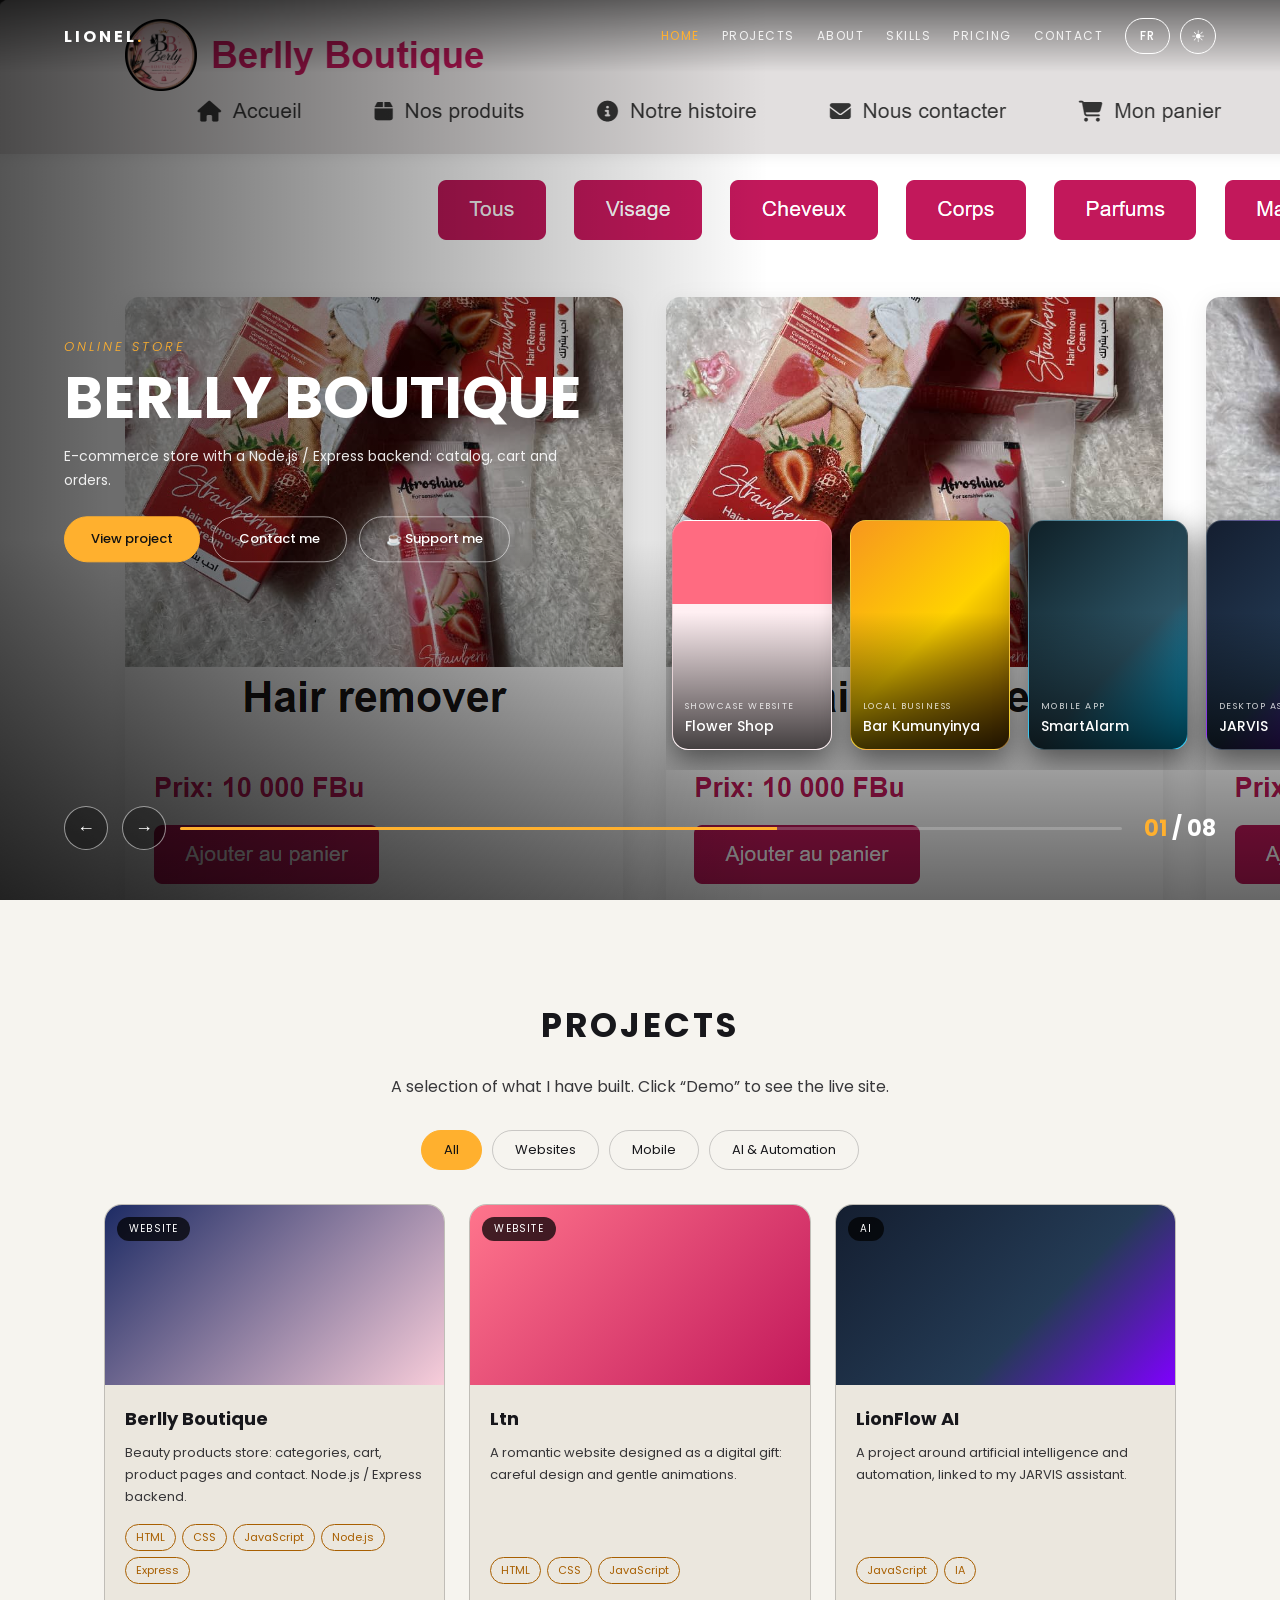
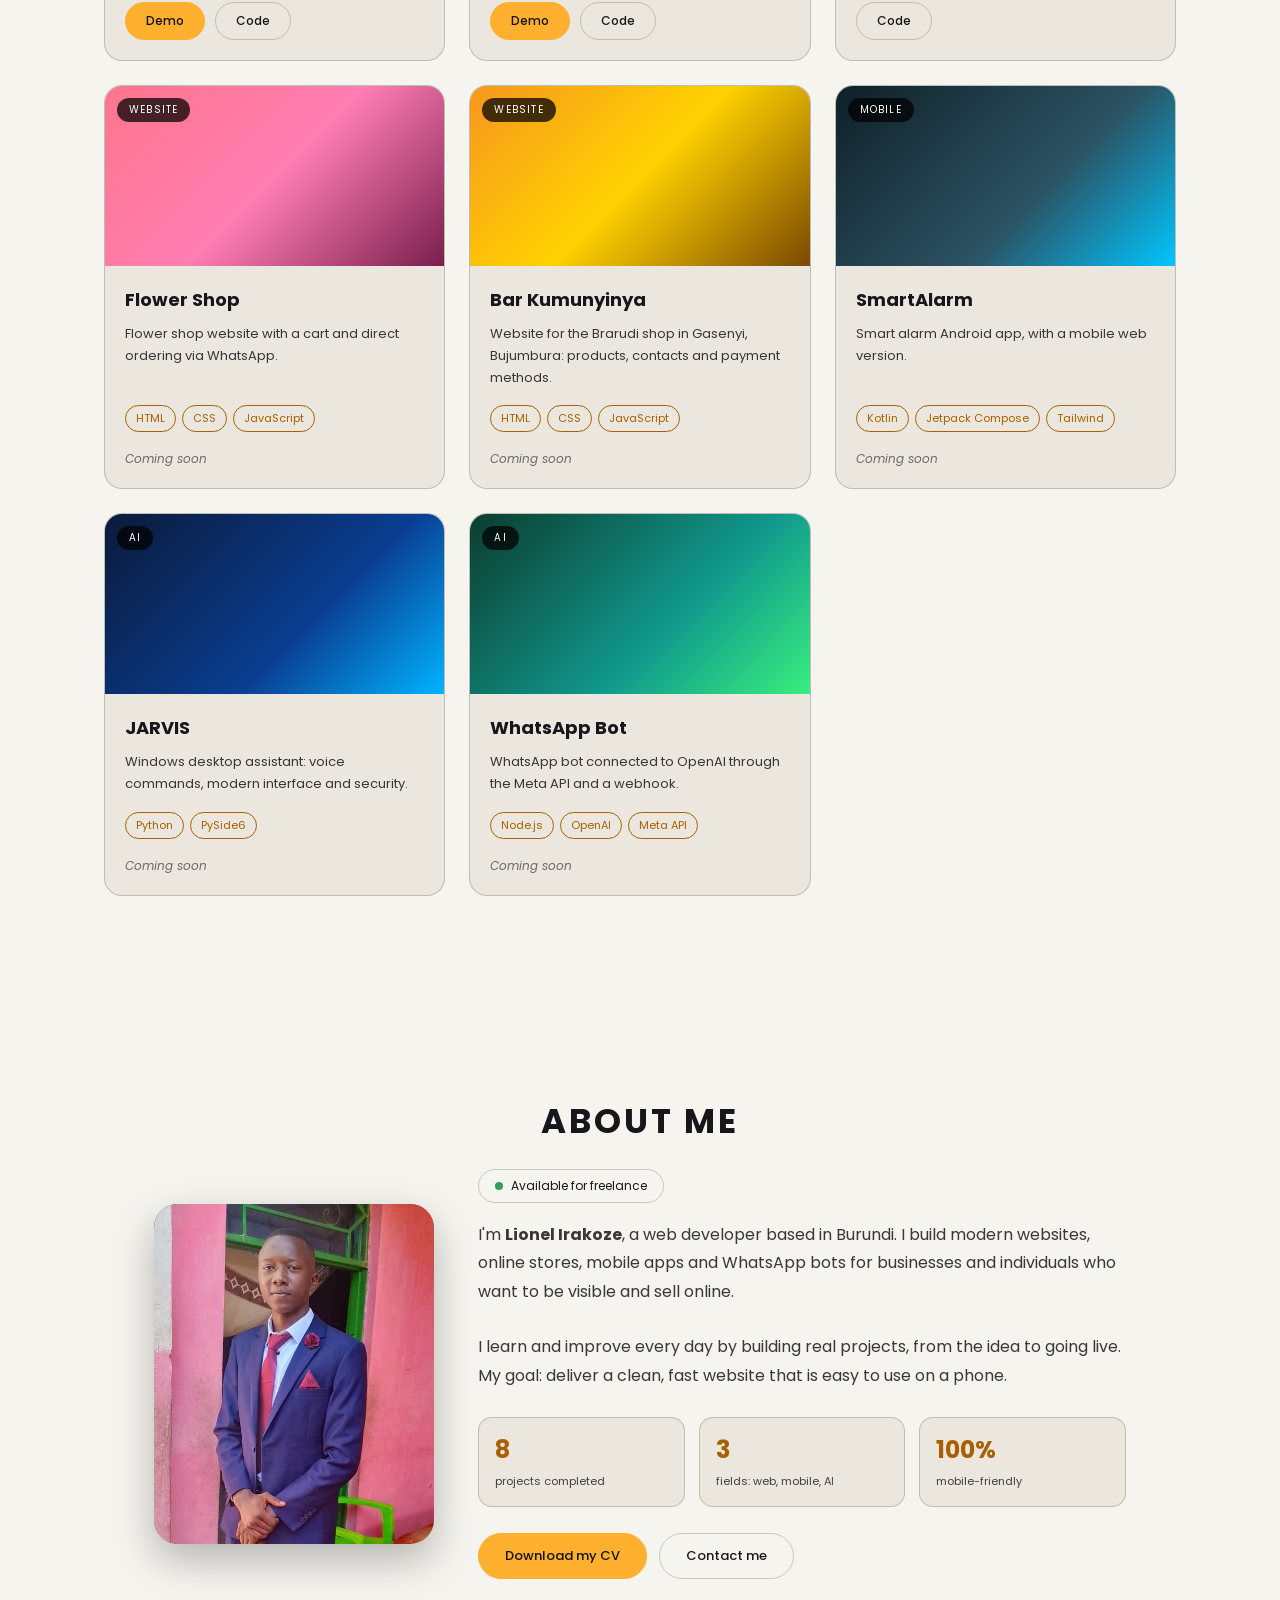
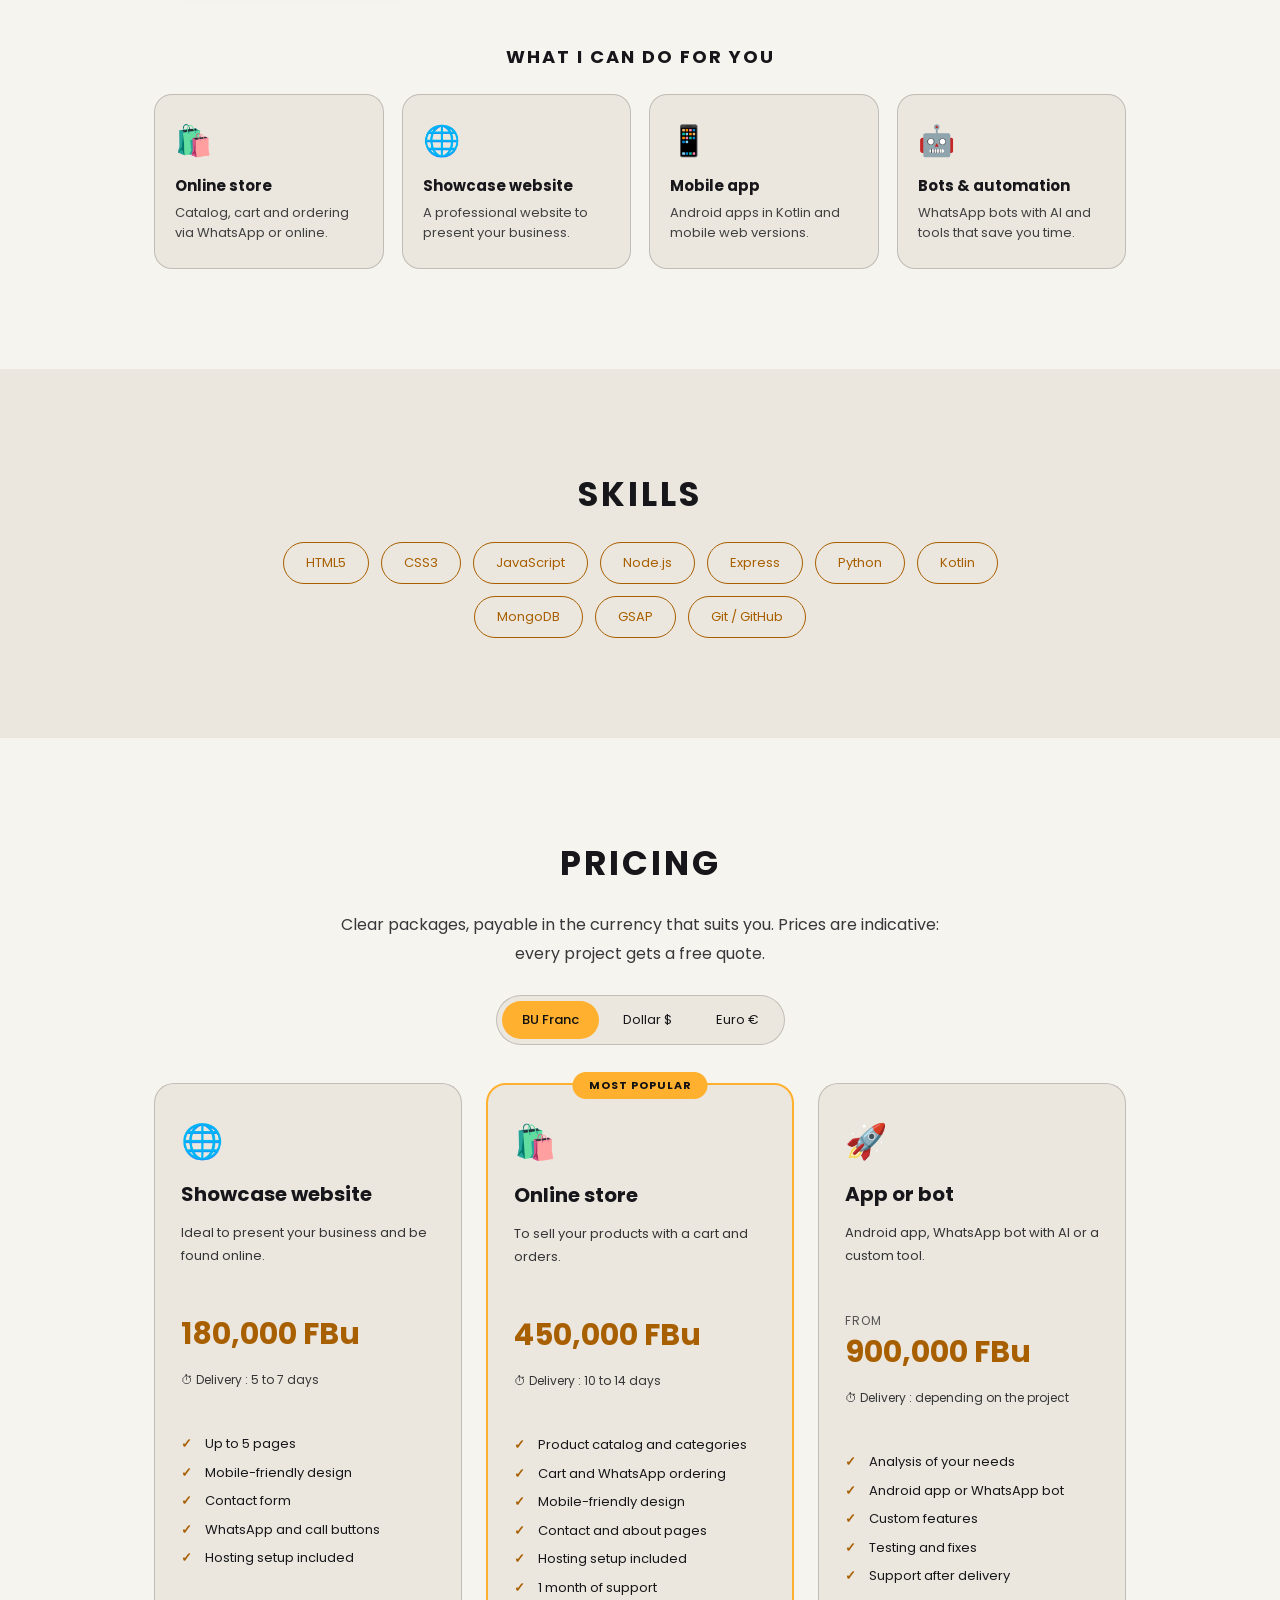
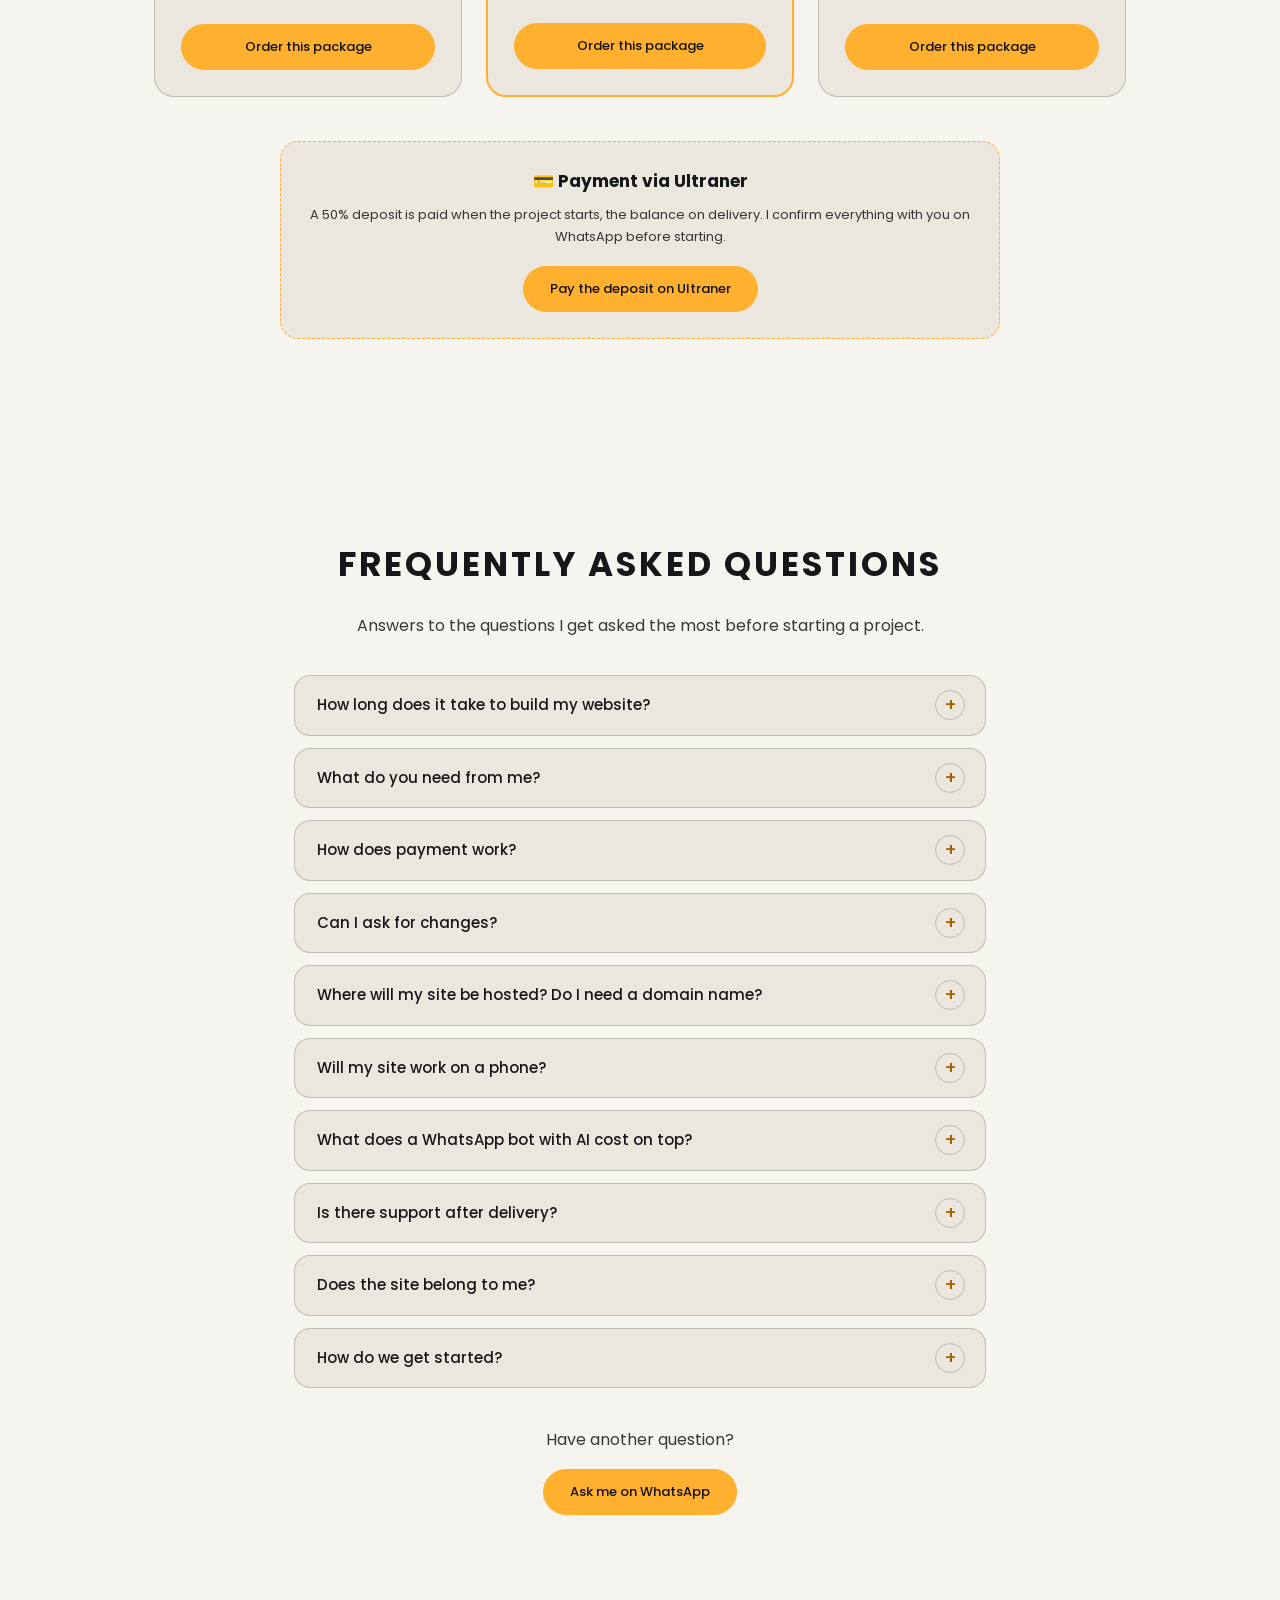
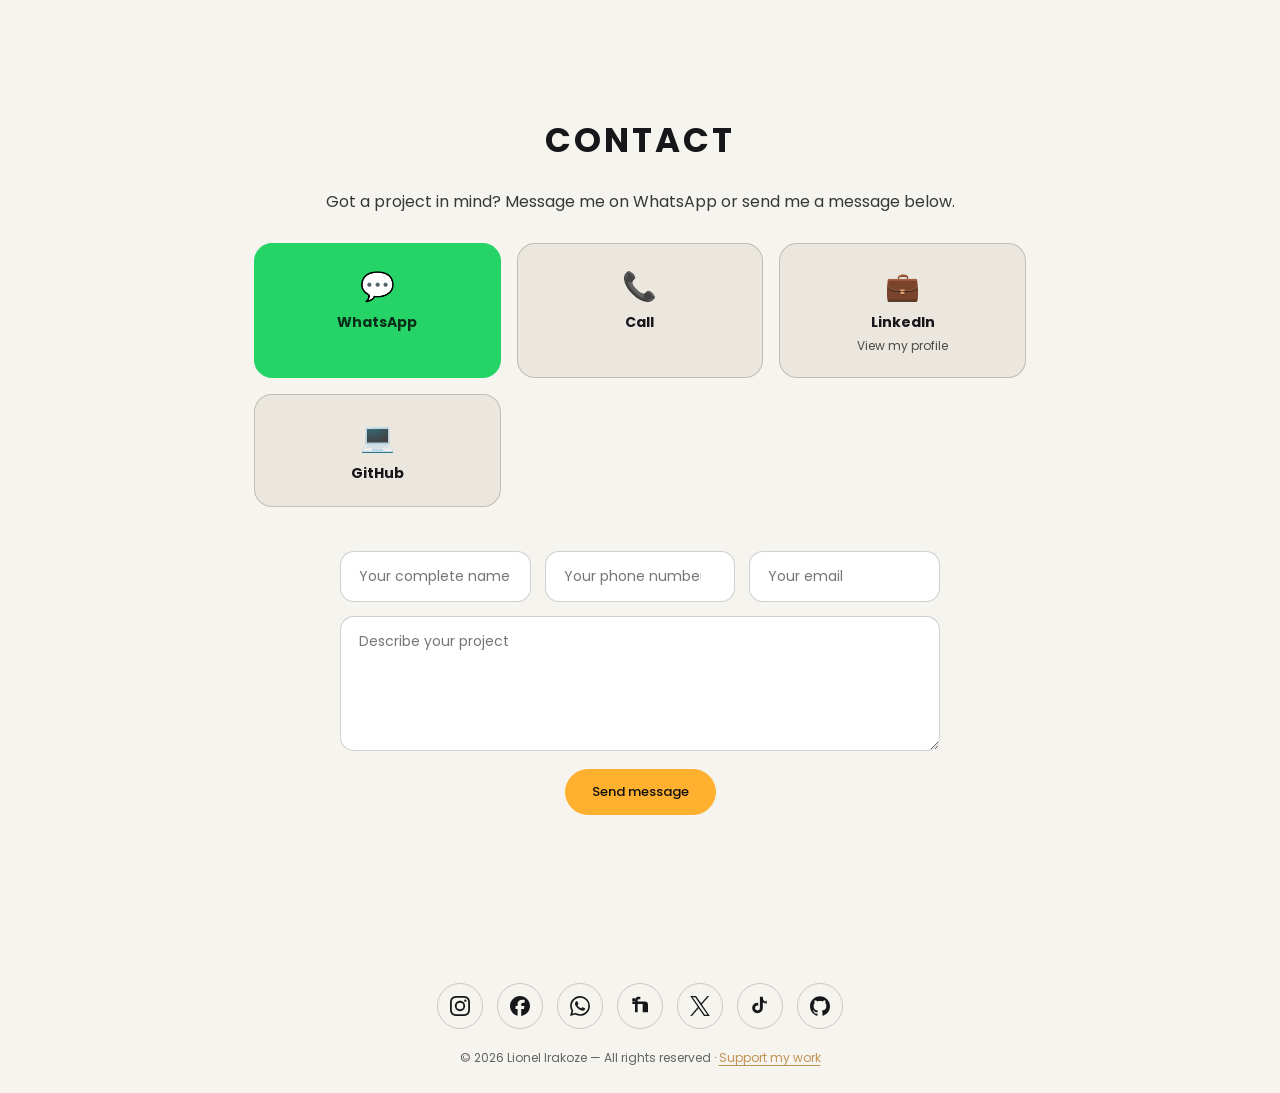
==== index.html @ a31f026a "Mise à jour complète du portfolio" ====
<!DOCTYPE html>
<html lang="fr">

<head>
    <meta charset="UTF-8" />
    <meta name="viewport" content="width=device-width, initial-scale=1.0" />
    <title>Lionel Irakoze — Développeur Web Freelance</title>
    <meta name="description"
        content="Lionel Irakoze, développeur web freelance au Burundi : sites vitrines, boutiques en ligne, applications mobiles et bots WhatsApp. Disponible pour de nouveaux projets." />

    <!-- Aperçu au partage (WhatsApp, LinkedIn...) -->
    <meta property="og:type" content="website" />
    <meta property="og:title" content="Lionel Irakoze — Développeur Web Freelance" />
    <meta property="og:description"
        content="Sites vitrines, boutiques en ligne, applications mobiles et bots WhatsApp. Découvre mes projets." />
    <meta property="og:url" content="https://132737li.github.io/portfolio/" />
    <meta property="og:image" content="https://132737li.github.io/portfolio/images/preview.png" />
    <meta name="twitter:card" content="summary_large_image" />

    <!-- Favicon -->
    <link rel="icon"
        href="data:image/svg+xml,%3Csvg xmlns='http://www.w3.org/2000/svg' viewBox='0 0 100 100'%3E%3Crect width='100' height='100' rx='22' fill='%230e0e10'/%3E%3Ctext x='50' y='70' font-size='62' font-family='Arial' font-weight='700' text-anchor='middle' fill='%23ffb02e'%3EL%3C/text%3E%3C/svg%3E" />

    <script>
        // Applique le thème avant l'affichage (évite le flash)
        try {
            const t = localStorage.getItem("theme");
            if (t) document.documentElement.setAttribute("data-theme", t);
        } catch (e) { }
    </script>
    <link rel="preconnect" href="https://fonts.googleapis.com" />
    <link href="https://fonts.googleapis.com/css2?family=Poppins:ital,wght@0,300;0,500;0,700;1,400&display=swap"
        rel="stylesheet" />
    <link rel="stylesheet" href="style.css" />
    <link rel="stylesheet" href="projects.css" />
    <link rel="stylesheet" href="about.css" />
    <link rel="stylesheet" href="extras.css" />
    <link rel="stylesheet" href="pricing.css" />
    <link rel="stylesheet" href="faq.css" />
    <link rel="stylesheet" href="burger.css" />
    <link rel="stylesheet" href="donate.css" />
</head>

<body>
    <header class="nav" id="nav">
        <a href="#home" class="logo">LIONEL<span>.</span></a>

        <nav id="main-nav" class="nav-links" aria-label="Navigation principale">
            <a href="#home" data-i18n="nav.home">Accueil</a>
            <a href="#projects" data-i18n="nav.projects">Projets</a>
            <a href="#about" data-i18n="nav.about">À propos</a>
            <a href="#skills" data-i18n="nav.skills">Compétences</a>
            <a href="#pricing" id="nav-pricing">Tarifs</a>
            <a href="#contact" data-i18n="nav.contact">Contact</a>
        </nav>

        <div class="nav-tools">
            <button id="lang-toggle" class="lang-toggle" aria-label="Changer de langue">EN</button>
            <button id="theme-toggle" class="theme-toggle" aria-label="Changer de thème">☾</button>
            <button id="burger" class="burger" aria-label="Ouvrir le menu" aria-expanded="false"
                aria-controls="main-nav">
                <span></span><span></span><span></span>
            </button>
        </div>
    </header>

    <!-- HERO / SLIDER -->
    <section id="home" class="stage">
        <div id="bg" class="bg"></div>

        <div id="details" class="details">
            <p class="eyebrow" id="d-cat"></p>
            <h1 id="d-title"></h1>
            <p class="desc" id="d-desc"></p>
            <div class="actions">
                <a id="d-link" class="btn" href="#projects" target="_blank" rel="noopener" data-i18n="hero.view">Voir le
                    projet</a>
                <a class="btn ghost" href="#contact" data-i18n="hero.contact">Me contacter</a>
                <button type="button" class="btn ghost donate-btn" data-donate="hero">☕ Faire un don</button>
            </div>
        </div>

        <div id="cards" class="cards"></div>

        <div class="controls">
            <button id="prev" aria-label="Précédent">&#8592;</button>
            <button id="next" aria-label="Suivant">&#8594;</button>
            <div class="progress">
                <div id="bar"></div>
            </div>
            <div class="counter"><span id="num">01</span> / <span id="total"></span></div>
        </div>
    </section>

    <!-- PROJETS -->
    <section id="projects" class="section projects">
        <h2 data-i18n="proj.title">Projets</h2>
        <p class="sub" data-i18n="proj.sub">Une sélection de ce que j'ai construit. Clique sur « Démo » pour voir le
            site en ligne.</p>
        <div class="filters" id="filters"></div>
        <div class="grid" id="grid"></div>
    </section>

    <!-- À PROPOS -->
    <section id="about" class="section about">
        <h2 data-i18n="about.title">À propos</h2>

        <div class="about-grid">
            <div class="about-photo">
                <span class="initial">L</span>
                <img src="images/photo.jpg" alt="Photo de Lionel Irakoze" onerror="this.remove()" />
            </div>

            <div class="about-text">
                <span class="badge"><i></i> <span data-i18n="about.badge">Disponible en freelance</span></span>
                <p data-i18n="about.p1">
                    Je suis <strong>Lionel Irakoze</strong>, développeur web basé au Burundi.
                    Je crée des sites modernes, des boutiques en ligne, des applications mobiles
                    et des bots WhatsApp pour les commerces et les particuliers qui veulent
                    être visibles et vendre en ligne.
                </p>
                <p data-i18n="about.p2">
                    J'apprends et je progresse chaque jour en construisant des projets concrets,
                    de l'idée jusqu'à la mise en ligne. Mon objectif : te livrer un site propre,
                    rapide et facile à utiliser sur téléphone.
                </p>

                <div class="stats">
                    <div><strong>8</strong><span data-i18n="about.s1">projets réalisés</span></div>
                    <div><strong>3</strong><span data-i18n="about.s2">domaines : web, mobile, IA</span></div>
                    <div><strong>100%</strong><span data-i18n="about.s3">adapté au mobile</span></div>
                </div>

                <div class="actions">
                    <a class="btn" href="cv.pdf" download data-i18n="about.cv">Télécharger mon CV</a>
                    <a class="btn ghost dark-text" href="#contact" data-i18n="about.contact">Me contacter</a>
                </div>
            </div>
        </div>

        <h3 class="sub-title" data-i18n="about.offer">Ce que je peux faire pour toi</h3>
        <div class="services">
            <div class="service"><span>🛍️</span>
                <h4 data-i18n="svc1.t">Boutique en ligne</h4>
                <p data-i18n="svc1.d">Catalogue, panier et commande par WhatsApp ou en ligne.</p>
            </div>
            <div class="service"><span>🌐</span>
                <h4 data-i18n="svc2.t">Site vitrine</h4>
                <p data-i18n="svc2.d">Un site professionnel pour présenter ton activité.</p>
            </div>
            <div class="service"><span>📱</span>
                <h4 data-i18n="svc3.t">Application mobile</h4>
                <p data-i18n="svc3.d">Applications Android en Kotlin et versions web mobiles.</p>
            </div>
            <div class="service"><span>🤖</span>
                <h4 data-i18n="svc4.t">Bot et automatisation</h4>
                <p data-i18n="svc4.d">Bots WhatsApp avec IA et outils qui te font gagner du temps.</p>
            </div>
        </div>
    </section>

    <!-- COMPÉTENCES -->
    <section id="skills" class="section dark">
        <h2 data-i18n="skills.title">Compétences</h2>
        <div class="skills">
            <span>HTML5</span><span>CSS3</span><span>JavaScript</span>
            <span>Node.js</span><span>Express</span><span>Python</span>
            <span>Kotlin</span><span>MongoDB</span><span>GSAP</span><span>Git / GitHub</span>
        </div>
    </section>

    <!-- TARIFS -->
    <section id="pricing" class="section pricing">
        <h2 id="pr-title">Tarifs</h2>
        <p class="sub" id="pr-sub"></p>
        <div class="cur-switch" id="cur-switch"></div>
        <div class="plans" id="plans"></div>
        <div class="pay-box" id="pay-box"></div>
    </section>

    <!-- FAQ -->
    <section id="faq" class="section faq">
        <h2 id="faq-title">FAQ</h2>
        <p class="sub" id="faq-sub"></p>
        <div class="faq-list" id="faq-list"></div>
        <div class="faq-cta" id="faq-cta"></div>
    </section>

    <!-- AVIS CLIENTS (caché tant qu'il n'y a aucun témoignage dans testimonials.js) -->
    <section id="reviews" class="section reviews" hidden>
        <h2 data-i18n="rev.title">Avis clients</h2>
        <p class="sub" data-i18n="rev.sub">Ce que disent les personnes avec qui j'ai travaillé.</p>
        <div class="reviews-grid" id="reviews-grid"></div>
    </section>

    <!-- CONTACT -->
    <section id="contact" class="section">
        <h2 data-i18n="contact.title">Contact</h2>
        <p data-i18n="contact.sub">Un projet en tête ? Écris-moi sur WhatsApp ou envoie-moi un message ci-dessous.</p>

        <div class="contact-links">
            <a id="wa-link" class="c-link wa" href="https://wa.me/25776672387" target="_blank" rel="noopener">
                <span>💬</span><b>WhatsApp</b>
            </a>

            <a class="c-link" href="tel:+25777183972">
                <span>📞</span><b data-i18n="c.call">Appeler</b>
            </a>
            <a class="c-link" href="https://www.linkedin.com/in/lionel-irakoze-032601434" target="_blank"
                rel="noopener">
                <span>💼</span><b>LinkedIn</b><small data-i18n="c.linkedin">Voir mon profil</small>
            </a>
            <a class="c-link" href="https://github.com/132737li" target="_blank" rel="noopener">
                <span>💻</span><b>GitHub</b>
            </a>
        </div>

        <form id="contact-form" class="form" novalidate>
            <div class="row">
                <input type="text" name="name" placeholder="Ton nom complet" data-i18n-ph="ph.name" required />
                <input type="number" name="phone" placeholder="Ton numéro de tél" data-i18n-ph="ph.phone" required />
                <input type="email" name="email" placeholder="Ton email" data-i18n-ph="ph.email" required />
            </div>
            <textarea name="message" rows="5" placeholder="Décris ton projet" data-i18n-ph="ph.msg" required></textarea>
            <input type="text" name="website" class="hp" tabindex="-1" autocomplete="off" />
            <button type="submit" class="btn" id="form-btn" data-i18n="form.btn">Envoyer le message</button>
            <p id="form-status" class="form-status" role="status"></p>
        </form>
    </section>

    <!-- PIED DE PAGE + RÉSEAUX SOCIAUX (liens à modifier dans social.js) -->
    <footer class="site-footer">
        <div id="socials"></div>
        <p class="copy">
            © <span id="year"></span> Lionel Irakoze — <span data-i18n="footer.rights">Tous droits réservés</span>
            · <button type="button" class="link-btn" data-donate="footer">Soutenir mon travail</button>
        </p>
    </footer>

    <script src="https://cdnjs.cloudflare.com/ajax/libs/gsap/3.12.5/gsap.min.js"></script>
    <script src="script.js"></script>
    <script src="i18n.js"></script>
    <script src="projects.js"></script>
    <script src="pricing.js"></script>
    <script src="faq.js"></script>
    <script src="testimonials.js"></script>
    <script src="burger.js"></script>
    <script src="donate.js"></script>
    <script src="social.js"></script>
    <script src="thanks.js"></script>
</body>

</html>
---- style.css ----
* {
    margin: 0;
    padding: 0;
    box-sizing: border-box;
}

html {
    scroll-behavior: smooth;
}

/* ===== THÈMES ===== */
:root {
    --bg: #0e0e10;
    --bg2: #17171b;
    --text: #ffffff;
    --accent: #ffb02e;
    --accent-text: #ffb02e;
    --border: #ffffff33;
    --input: #1f1f24;
}

[data-theme="light"] {
    --bg: #f6f4ef;
    --bg2: #ebe7de;
    --text: #17171b;
    --accent-text: #a85f00;
    --border: #17171b33;
    --input: #ffffff;
}

body {
    font-family: "Poppins", sans-serif;
    background: var(--bg);
    color: var(--text);
    transition: background .3s, color .3s;
}

/* ===== NAV ===== */
.nav {
    position: fixed;
    top: 0;
    left: 0;
    right: 0;
    z-index: 50;
    display: flex;
    justify-content: space-between;
    align-items: center;
    padding: 18px 5vw;
    color: #fff;
    background: linear-gradient(#0008, transparent);
    transition: background .3s, color .3s, box-shadow .3s;
}

.nav.scrolled {
    background: var(--bg);
    color: var(--text);
    box-shadow: 0 2px 20px #0003;
    backdrop-filter: blur(6px);
}

.logo {
    color: inherit;
    text-decoration: none;
    font-weight: 700;
    letter-spacing: 3px;
}

.logo span {
    color: var(--accent);
}

.nav nav {
    display: flex;
    gap: 22px;
    align-items: center;
}

.nav nav a {
    color: inherit;
    text-decoration: none;
    font-size: 12px;
    letter-spacing: 1.5px;
    text-transform: uppercase;
    opacity: .85;
}

.nav nav a:hover {
    color: var(--accent);
    opacity: 1;
}

.theme-toggle {
    width: 36px;
    height: 36px;
    border-radius: 50%;
    cursor: pointer;
    border: 1px solid currentColor;
    background: transparent;
    color: inherit;
    font-size: 16px;
    transition: .25s;
}

.theme-toggle:hover {
    background: var(--accent);
    color: #111;
    border-color: var(--accent);
}

/* ===== HERO (toujours sombre, par-dessus les images) ===== */
.stage {
    position: relative;
    height: 100vh;
    min-height: 600px;
    overflow: hidden;
    color: #fff;
    background: #0e0e10;
}

.bg,
.bg-layer {
    position: absolute;
    inset: 0;
    background-size: cover;
}

.bg-layer {
    z-index: 1;
    will-change: clip-path;
}

.stage::after {
    content: "";
    position: absolute;
    inset: 0;
    z-index: 2;
    pointer-events: none;
    background: linear-gradient(90deg, #000a 0%, transparent 60%), linear-gradient(0deg, #0009, transparent 40%);
}

/* TEXTE + BOUTONS : à gauche, toujours AU-DESSUS des cartes */
.details {
    position: absolute;
    z-index: 8;
    left: 5vw;
    top: 50%;
    transform: translateY(-50%);
    width: 42vw;
    max-width: 520px;
}

.eyebrow {
    font-style: italic;
    font-weight: 300;
    letter-spacing: 3px;
    text-transform: uppercase;
    font-size: 13px;
    color: var(--accent);
    margin-bottom: 10px;
}

.details h1 {
    font-size: clamp(30px, 4.6vw, 64px);
    line-height: 1.05;
    text-transform: uppercase;
    margin-bottom: 16px;
    overflow-wrap: anywhere;
}

.desc {
    font-size: 14px;
    line-height: 1.7;
    opacity: .9;
    margin-bottom: 24px;
}

.actions {
    display: flex;
    gap: 12px;
    flex-wrap: wrap;
}

.actions.center {
    justify-content: center;
    margin-top: 18px;
}

.btn {
    display: inline-block;
    padding: 12px 26px;
    border-radius: 40px;
    background: var(--accent);
    color: #111;
    text-decoration: none;
    font-weight: 500;
    font-size: 13px;
    border: 1px solid var(--accent);
    transition: .25s;
    cursor: pointer;
    font-family: inherit;
}

.btn:hover {
    transform: translateY(-2px);
}

.btn:disabled {
    opacity: .6;
    cursor: wait;
    transform: none;
}

.btn.ghost {
    background: transparent;
    color: #fff;
    border-color: #fff8;
}

.btn.ghost.dark-text {
    color: var(--text);
    border-color: var(--border);
}

.btn.ghost.dark-text:hover {
    border-color: var(--accent);
    color: var(--accent-text);
}

/* CARTES : bande qui commence à droite du texte et déborde hors de l'écran */
.cards {
    position: absolute;
    z-index: 5;
    left: 52vw;
    right: 0;
    bottom: 130px;
    display: flex;
    gap: 18px;
    padding: 20px 0 20px 6px;
    overflow: hidden;
}

.card {
    width: 160px;
    height: 230px;
    border-radius: 16px;
    flex-shrink: 0;
    position: relative;
    overflow: hidden;
    background-size: cover;
    background-position: center;
    box-shadow: 0 10px 30px #0008;
    border: 1px solid #fff3;
    cursor: pointer;
}

.card::after {
    content: "";
    position: absolute;
    inset: 0;
    background: linear-gradient(0deg, #000b, transparent 60%);
}

.card-info {
    position: absolute;
    z-index: 2;
    left: 12px;
    bottom: 12px;
    right: 12px;
}

.card-info small {
    font-size: 9px;
    letter-spacing: 1.5px;
    text-transform: uppercase;
    opacity: .8;
}

.card-info h4 {
    font-size: 14px;
    font-weight: 500;
}

/* Contrôles */
.controls {
    position: absolute;
    z-index: 9;
    left: 5vw;
    right: 5vw;
    bottom: 50px;
    display: flex;
    align-items: center;
    gap: 14px;
}

.controls button {
    width: 44px;
    height: 44px;
    border-radius: 50%;
    border: 1px solid #fff8;
    background: #0005;
    color: #fff;
    font-size: 18px;
    cursor: pointer;
    transition: .25s;
}

.controls button:hover {
    background: var(--accent);
    color: #111;
    border-color: var(--accent);
}

.progress {
    flex: 1;
    height: 3px;
    background: #fff3;
    border-radius: 3px;
    overflow: hidden;
}

#bar {
    height: 100%;
    background: var(--accent);
    transform-origin: left;
    transform: scaleX(0);
}

.counter {
    font-size: 22px;
    font-weight: 700;
    min-width: 80px;
    text-align: right;
}

.counter span:first-child {
    color: var(--accent);
}

/* ===== SECTIONS ===== */
.section {
    padding: 100px 5vw;
    text-align: center;
    max-width: 900px;
    margin: auto;
}

.section.dark {
    max-width: none;
    background: var(--bg2);
    transition: background .3s;
}

.section h2 {
    font-size: 34px;
    margin-bottom: 22px;
    text-transform: uppercase;
    letter-spacing: 3px;
}

.section p {
    line-height: 1.8;
    opacity: .85;
    margin-bottom: 26px;
}

.skills {
    display: flex;
    flex-wrap: wrap;
    justify-content: center;
    gap: 12px;
    max-width: 800px;
    margin: auto;
}

.skills span {
    padding: 10px 22px;
    border: 1px solid var(--accent-text);
    color: var(--accent-text);
    border-radius: 40px;
    font-size: 13px;
    transition: .25s;
}

.skills span:hover {
    background: var(--accent);
    color: #111;
    border-color: var(--accent);
}

/* ===== FORMULAIRE ===== */
.form {
    max-width: 600px;
    margin: 0 auto;
    display: flex;
    flex-direction: column;
    gap: 14px;
    text-align: left;
}

.form .row {
    display: flex;
    gap: 14px;
}

.form .row input {
    flex: 1;
    min-width: 0;
}

.form input,
.form textarea {
    width: 100%;
    padding: 14px 18px;
    border-radius: 14px;
    font-family: inherit;
    font-size: 14px;
    background: var(--input);
    color: var(--text);
    border: 1px solid var(--border);
    outline: none;
    transition: .25s;
}

.form input:focus,
.form textarea:focus {
    border-color: var(--accent);
}

.form textarea {
    resize: vertical;
}

.form .btn {
    align-self: center;
    margin-top: 4px;
}

.hp {
    position: absolute;
    left: -9999px;
    opacity: 0;
    height: 0;
    padding: 0;
    border: 0;
}

.form-status {
    text-align: center;
    font-size: 13px;
    min-height: 20px;
    margin: 0 !important;
}

.form-status.ok {
    color: #2e9e5b;
    opacity: 1;
}

.form-status.err {
    color: #e0453a;
    opacity: 1;
}

footer {
    text-align: center;
    padding: 30px;
    font-size: 12px;
    opacity: .6;
}

/* ===== TABLETTE / PETIT ÉCRAN ===== */
@media (max-width: 1024px) {
    .details {
        width: 46vw;
    }

    .cards {
        left: 55vw;
    }

    .card {
        width: 140px;
        height: 205px;
    }
}

/* ===== MOBILE ===== */
@media (max-width: 768px) {
    .nav nav {
        gap: 10px;
    }

    .nav nav a {
        font-size: 9px;
        letter-spacing: 1px;
    }

    .details {
        width: auto;
        max-width: none;
        right: 5vw;
        top: 34%;
    }

    .details h1 {
        font-size: clamp(28px, 9vw, 44px);
    }

    .desc {
        font-size: 13px;
        margin-bottom: 18px;
    }

    .cards {
        left: 5vw;
        right: 0;
        bottom: 115px;
        padding: 10px 0 10px 6px;
    }

    .card {
        width: 105px;
        height: 150px;
    }

    .card-info h4 {
        font-size: 12px;
    }

    .form .row {
        flex-direction: column;
    }
}
---- projects.css ----
.section.projects {
    max-width: 1200px;
}

.projects .sub {
    max-width: 600px;
    margin: 0 auto 28px;
}

/* Filtres */
.filters {
    display: flex;
    flex-wrap: wrap;
    justify-content: center;
    gap: 10px;
    margin-bottom: 34px;
}

.filters button {
    padding: 9px 22px;
    border-radius: 40px;
    cursor: pointer;
    font-family: inherit;
    font-size: 13px;
    background: transparent;
    color: var(--text);
    border: 1px solid var(--border);
    transition: .25s;
}

.filters button:hover {
    border-color: var(--accent);
    color: var(--accent-text);
}

.filters button.active {
    background: var(--accent);
    color: #111;
    border-color: var(--accent);
}

/* Grille */
.grid {
    display: grid;
    grid-template-columns: repeat(auto-fill, minmax(280px, 1fr));
    gap: 24px;
    text-align: left;
}

.p-card {
    background: var(--bg2);
    border: 1px solid var(--border);
    border-radius: 18px;
    overflow: hidden;
    display: flex;
    flex-direction: column;
    transition: transform .3s, box-shadow .3s, opacity .6s;
}

.p-card:hover {
    transform: translateY(-6px);
    box-shadow: 0 14px 34px #0004;
}

.p-card.hide {
    display: none;
}

.p-card.reveal {
    opacity: 0;
    transform: translateY(24px);
}

.p-card.reveal.in {
    opacity: 1;
    transform: none;
}

.p-thumb {
    position: relative;
    height: 180px;
    background-size: cover;
    background-position: center;
    overflow: hidden;
}

.p-thumb img {
    width: 100%;
    height: 100%;
    object-fit: cover;
    object-position: top;
    display: block;
}

.p-type {
    position: absolute;
    top: 12px;
    left: 12px;
    z-index: 2;
    padding: 4px 12px;
    border-radius: 20px;
    font-size: 10px;
    letter-spacing: 1.2px;
    text-transform: uppercase;
    background: #000b;
    color: #fff;
}

.p-body {
    padding: 20px;
    display: flex;
    flex-direction: column;
    gap: 10px;
    flex: 1;
}

.p-body h3 {
    font-size: 18px;
}

.p-body p {
    font-size: 13px;
    line-height: 1.7;
    opacity: .85;
    margin: 0;
}

.p-tech {
    display: flex;
    flex-wrap: wrap;
    gap: 6px;
    margin-top: auto;
    padding-top: 6px;
}

.p-tech span {
    font-size: 11px;
    padding: 4px 10px;
    border-radius: 20px;
    border: 1px solid var(--accent-text);
    color: var(--accent-text);
}

.p-actions {
    display: flex;
    gap: 10px;
    margin-top: 8px;
    align-items: center;
}

.p-actions .btn {
    padding: 9px 20px;
    font-size: 12px;
}

.soon {
    font-size: 12px;
    opacity: .6;
    font-style: italic;
}

@media (prefers-reduced-motion: reduce) {

    .p-card,
    .p-card.reveal {
        transition: none;
        opacity: 1;
        transform: none;
    }
}

@media (max-width: 768px) {
    .grid {
        grid-template-columns: 1fr;
    }
}
---- about.css ----
/* ===== À PROPOS ===== */
.section.about {
    max-width: 1100px;
}

.about-grid {
    display: grid;
    grid-template-columns: 280px 1fr;
    gap: 44px;
    align-items: center;
    text-align: left;
}

.about-photo {
    position: relative;
    width: 280px;
    height: 340px;
    border-radius: 24px;
    overflow: hidden;
    background: linear-gradient(135deg, #1d2b64, #ffb02e);
    box-shadow: 0 16px 40px #0004;
}

.about-photo .initial {
    position: absolute;
    inset: 0;
    display: grid;
    place-items: center;
    font-size: 110px;
    font-weight: 700;
    color: #fff8;
}

.about-photo img {
    position: absolute;
    inset: 0;
    width: 100%;
    height: 100%;
    object-fit: cover;
}

.badge {
    display: inline-flex;
    align-items: center;
    gap: 8px;
    padding: 7px 16px;
    border-radius: 40px;
    border: 1px solid var(--border);
    font-size: 12px;
    margin-bottom: 18px;
}

.badge i {
    width: 8px;
    height: 8px;
    border-radius: 50%;
    background: #2e9e5b;
    box-shadow: 0 0 0 0 #2e9e5b88;
    animation: pulse 1.8s infinite;
}

@keyframes pulse {
    70% {
        box-shadow: 0 0 0 9px #2e9e5b00;
    }

    100% {
        box-shadow: 0 0 0 0 #2e9e5b00;
    }
}

.about-text p {
    text-align: left;
}

.stats {
    display: flex;
    flex-wrap: wrap;
    gap: 14px;
    margin: 6px 0 26px;
}

.stats div {
    flex: 1;
    min-width: 120px;
    padding: 14px 16px;
    border-radius: 14px;
    background: var(--bg2);
    border: 1px solid var(--border);
}

.stats strong {
    display: block;
    font-size: 24px;
    color: var(--accent-text);
}

.stats span {
    font-size: 11px;
    opacity: .8;
}

.sub-title {
    margin: 64px 0 24px;
    font-size: 18px;
    letter-spacing: 2px;
    text-transform: uppercase;
}

.services {
    display: grid;
    grid-template-columns: repeat(auto-fit, minmax(210px, 1fr));
    gap: 18px;
    text-align: left;
}

.service {
    padding: 24px 20px;
    border-radius: 18px;
    background: var(--bg2);
    border: 1px solid var(--border);
    transition: transform .3s, border-color .3s;
}

.service:hover {
    transform: translateY(-5px);
    border-color: var(--accent);
}

.service>span {
    font-size: 30px;
    display: block;
    margin-bottom: 10px;
}

.service h4 {
    font-size: 15px;
    margin-bottom: 6px;
}

.service p {
    font-size: 13px;
    line-height: 1.6;
    opacity: .8;
    margin: 0;
}

/* ===== LIENS DE CONTACT ===== */
.contact-links {
    display: grid;
    grid-template-columns: repeat(auto-fit, minmax(200px, 1fr));
    gap: 16px;
    max-width: 900px;
    margin: 0 auto 44px;
}

.c-link {
    display: flex;
    flex-direction: column;
    align-items: center;
    gap: 4px;
    padding: 22px 16px;
    border-radius: 18px;
    text-decoration: none;
    color: var(--text);
    background: var(--bg2);
    border: 1px solid var(--border);
    transition: transform .3s, border-color .3s;
}

.c-link:hover {
    transform: translateY(-5px);
    border-color: var(--accent);
}

.c-link span {
    font-size: 28px;
}

.c-link b {
    font-size: 14px;
}

.c-link small {
    font-size: 12px;
    opacity: .75;
}

.c-link.wa {
    background: #25d366;
    border-color: #25d366;
    color: #0b2e1a;
}

.c-link.wa:hover {
    border-color: #1da851;
}

@media (max-width: 768px) {
    .about-grid {
        grid-template-columns: 1fr;
        text-align: center;
    }

    .about-photo {
        margin: 0 auto;
        width: 240px;
        height: 290px;
    }

    .about-text p {
        text-align: center;
    }

    .stats {
        justify-content: center;
    }

    .about-text .actions {
        justify-content: center;
    }
}

@media (prefers-reduced-motion: reduce) {
    .badge i {
        animation: none;
    }
}
---- extras.css ----
[hidden] {
    display: none !important;
}

/* Bouton de langue */
.lang-toggle {
    height: 36px;
    padding: 0 14px;
    border-radius: 20px;
    cursor: pointer;
    border: 1px solid currentColor;
    background: transparent;
    color: inherit;
    font-family: inherit;
    font-size: 12px;
    font-weight: 500;
    letter-spacing: 1px;
    transition: .25s;
}

.lang-toggle:hover {
    background: var(--accent);
    color: #111;
    border-color: var(--accent);
}

/* Avis clients */
.section.reviews {
    max-width: 1100px;
}

.reviews .sub {
    max-width: 600px;
    margin: 0 auto 34px;
}

.reviews-grid {
    display: grid;
    grid-template-columns: repeat(auto-fit, minmax(280px, 1fr));
    gap: 22px;
    text-align: left;
}

.review {
    position: relative;
    padding: 28px 24px 22px;
    border-radius: 18px;
    margin: 0;
    background: var(--bg2);
    border: 1px solid var(--border);
    display: flex;
    flex-direction: column;
    gap: 14px;
    transition: transform .3s, border-color .3s;
}

.review:hover {
    transform: translateY(-5px);
    border-color: var(--accent);
}

.review::before {
    content: "“";
    position: absolute;
    top: 4px;
    right: 18px;
    font-size: 70px;
    line-height: 1;
    color: var(--accent);
    opacity: .35;
}

.stars {
    color: var(--accent);
    letter-spacing: 3px;
    font-size: 15px;
}

.review blockquote {
    font-size: 14px;
    line-height: 1.8;
    opacity: .9;
    font-style: italic;
    margin: 0;
}

.who {
    display: flex;
    flex-direction: column;
    gap: 2px;
    margin-top: auto;
}

.who b {
    font-size: 14px;
}

.who span {
    font-size: 12px;
    opacity: .75;
}

.who em {
    font-size: 11px;
    color: var(--accent-text);
    font-style: normal;
    letter-spacing: 1px;
    text-transform: uppercase;
}

@media (max-width: 768px) {
    .lang-toggle {
        height: 30px;
        padding: 0 10px;
        font-size: 10px;
    }

    .theme-toggle {
        width: 30px;
        height: 30px;
        font-size: 14px;
    }
}
---- pricing.css ----
.section.pricing {
    max-width: 1100px;
}

.pricing .sub {
    max-width: 620px;
    margin: 0 auto 26px;
}

/* Choix de la devise */
.cur-switch {
    display: inline-flex;
    gap: 4px;
    padding: 5px;
    border-radius: 40px;
    margin-bottom: 38px;
    background: var(--bg2);
    border: 1px solid var(--border);
}

.cur-switch button {
    padding: 9px 20px;
    border-radius: 40px;
    border: 0;
    cursor: pointer;
    font-family: inherit;
    font-size: 13px;
    background: transparent;
    color: var(--text);
    transition: .25s;
}

.cur-switch button:hover {
    color: var(--accent-text);
}

.cur-switch button.active {
    background: var(--accent);
    color: #111;
    font-weight: 500;
}

/* Forfaits */
.plans {
    display: grid;
    grid-template-columns: repeat(auto-fit, minmax(270px, 1fr));
    gap: 24px;
    text-align: left;
    align-items: stretch;
}

.plan {
    position: relative;
    display: flex;
    flex-direction: column;
    gap: 12px;
    padding: 32px 26px 26px;
    border-radius: 20px;
    background: var(--bg2);
    border: 1px solid var(--border);
    transition: transform .3s, box-shadow .3s, border-color .3s;
}

.plan:hover {
    transform: translateY(-6px);
    box-shadow: 0 14px 34px #0004;
    border-color: var(--accent);
}

.plan.popular {
    border: 2px solid var(--accent);
}

.plan-tag {
    position: absolute;
    top: -13px;
    left: 50%;
    transform: translateX(-50%);
    padding: 5px 16px;
    border-radius: 20px;
    white-space: nowrap;
    background: var(--accent);
    color: #111;
    font-size: 11px;
    font-weight: 700;
    letter-spacing: 1px;
    text-transform: uppercase;
}

.plan-icon {
    font-size: 34px;
}

.plan h3 {
    font-size: 20px;
}

.plan-desc {
    font-size: 13px;
    line-height: 1.6;
    opacity: .8;
    margin: 0;
}

.plan-price {
    display: flex;
    flex-direction: column;
    margin: 6px 0 0;
}

.plan-price small {
    font-size: 12px;
    opacity: .7;
    text-transform: uppercase;
    letter-spacing: 1px;
}

.plan-price strong {
    font-size: 30px;
    color: var(--accent-text);
}

.plan-days {
    font-size: 12px;
    opacity: .75;
    margin: 0;
}

.plan-list {
    list-style: none;
    display: flex;
    flex-direction: column;
    gap: 9px;
    margin: 6px 0 14px;
    padding: 0;
}

.plan-list li {
    font-size: 13px;
    padding-left: 24px;
    position: relative;
    line-height: 1.5;
}

.plan-list li::before {
    content: "✓";
    position: absolute;
    left: 0;
    color: var(--accent-text);
    font-weight: 700;
}

.plan .btn {
    margin-top: auto;
    text-align: center;
}

/* Bloc paiement */
.pay-box {
    max-width: 720px;
    margin: 44px auto 0;
    padding: 26px 24px;
    border-radius: 18px;
    background: var(--bg2);
    border: 1px dashed var(--accent);
}

.pay-box h3 {
    font-size: 17px;
    margin-bottom: 10px;
}

.pay-box p {
    font-size: 13px;
    line-height: 1.7;
    margin-bottom: 14px;
}

.pay-box .pay-account {
    font-weight: 700;
    color: var(--accent-text);
}

.pay-box .btn {
    margin-top: 4px;
}

/* Menu mobile : on masque 2 liens pour que tout tienne (menu burger possible ensuite) */
@media (max-width: 768px) {

    .nav nav a[href="#home"],
    .nav nav a[href="#skills"] {
        display: none;
    }

    .cur-switch button {
        padding: 8px 14px;
        font-size: 12px;
    }

    .plan-price strong {
        font-size: 26px;
    }
}
---- faq.css ----
.section.faq {
    max-width: 820px;
}

.faq .sub {
    max-width: 600px;
    margin: 0 auto 34px;
}

.faq-list {
    display: flex;
    flex-direction: column;
    gap: 12px;
    text-align: left;
}

.faq-item {
    background: var(--bg2);
    border: 1px solid var(--border);
    border-radius: 16px;
    transition: border-color .3s, box-shadow .3s;
}

.faq-item:hover {
    border-color: var(--accent);
}

.faq-item[open] {
    border-color: var(--accent);
    box-shadow: 0 8px 24px #0003;
}

.faq-item summary {
    list-style: none;
    cursor: pointer;
    padding: 18px 56px 18px 22px;
    position: relative;
    font-size: 15px;
    font-weight: 500;
    line-height: 1.5;
}

.faq-item summary::-webkit-details-marker {
    display: none;
}

.faq-item summary::after {
    content: "+";
    position: absolute;
    right: 20px;
    top: 50%;
    transform: translateY(-50%);
    width: 28px;
    height: 28px;
    border-radius: 50%;
    display: grid;
    place-items: center;
    border: 1px solid var(--border);
    color: var(--accent-text);
    font-size: 18px;
    line-height: 1;
    transition: transform .3s, background .3s, color .3s;
}

.faq-item[open] summary::after {
    content: "−";
    background: var(--accent);
    color: #111;
    border-color: var(--accent);
}

.faq-item summary:focus-visible {
    outline: 2px solid var(--accent);
    outline-offset: 2px;
    border-radius: 16px;
}

.faq-item p {
    padding: 0 22px 20px;
    margin: 0;
    font-size: 14px;
    line-height: 1.8;
    opacity: .88;
    animation: faqIn .3s ease;
}

@keyframes faqIn {
    from {
        opacity: 0;
        transform: translateY(-6px);
    }

    to {
        opacity: .88;
        transform: none;
    }
}

.faq-cta {
    margin-top: 38px;
}

.faq-cta p {
    margin-bottom: 14px;
    opacity: .85;
}

@media (max-width: 768px) {
    .faq-item summary {
        font-size: 14px;
        padding: 16px 52px 16px 18px;
    }

    .faq-item p {
        padding: 0 18px 18px;
        font-size: 13px;
    }
}

@media (prefers-reduced-motion: reduce) {
    .faq-item p {
        animation: none;
    }
}
---- burger.css ----
/* Disposition : logo à gauche, liens, puis outils (langue, thème, burger) */
.nav-links {
    margin-left: auto;
}

.nav-tools {
    display: flex;
    align-items: center;
    gap: 10px;
    margin-left: 22px;
}

/* Lien de la section visible */
.nav nav a.active {
    color: var(--accent);
    opacity: 1;
}

/* Bouton burger (caché sur ordinateur) */
.burger {
    display: none;
    position: relative;
    width: 38px;
    height: 38px;
    border-radius: 50%;
    border: 1px solid currentColor;
    background: transparent;
    color: inherit;
    cursor: pointer;
    transition: .25s;
}

.burger:hover {
    background: var(--accent);
    color: #111;
    border-color: var(--accent);
}

.burger span {
    position: absolute;
    left: 10px;
    right: 10px;
    height: 2px;
    border-radius: 2px;
    background: currentColor;
    transition: transform .3s, opacity .3s, top .3s;
}

.burger span:nth-child(1) {
    top: 11px;
}

.burger span:nth-child(2) {
    top: 17px;
}

.burger span:nth-child(3) {
    top: 23px;
}

.burger.is-open span:nth-child(1) {
    top: 17px;
    transform: rotate(45deg);
}

.burger.is-open span:nth-child(2) {
    opacity: 0;
}

.burger.is-open span:nth-child(3) {
    top: 17px;
    transform: rotate(-45deg);
}

@media (max-width: 768px) {
    .burger {
        display: inline-block;
    }

    .nav-tools {
        margin-left: auto;
        gap: 8px;
    }

    /* Panneau du menu : s'ouvre sous la barre */
    .nav-links {
        position: absolute;
        top: 100%;
        left: 0;
        right: 0;
        margin: 0;
        flex-direction: column;
        align-items: stretch;
        gap: 0 !important;
        background: var(--bg);
        color: var(--text);
        border-top: 1px solid var(--border);
        box-shadow: 0 18px 30px #0004;
        max-height: 0;
        overflow: hidden;
        opacity: 0;
        visibility: hidden;
        transition: max-height .35s ease, opacity .25s, visibility .35s;
    }

    .nav-links.open {
        max-height: 80vh;
        overflow-y: auto;
        opacity: 1;
        visibility: visible;
    }

    /* Tous les liens visibles dans le panneau (annule le masquage de pricing.css) */
    .nav .nav-links a {
        display: block !important;
        padding: 16px 5vw;
        font-size: 13px !important;
        letter-spacing: 1.5px !important;
        opacity: 1;
        border-bottom: 1px solid var(--border);
    }

    .nav .nav-links a:last-child {
        border-bottom: 0;
    }

    /* Barre pleine quand le menu est ouvert */
    .nav.menu-open {
        background: var(--bg);
        color: var(--text);
        box-shadow: 0 2px 20px #0003;
    }

    body.no-scroll {
        overflow: hidden;
    }
}

@media (prefers-reduced-motion: reduce) {

    .nav-links,
    .burger span {
        transition: none;
    }
}
---- donate.css ----
body.modal-open {
    overflow: hidden;
}

/* Lien « Soutenir » dans le pied de page */
.link-btn {
    background: none;
    border: 0;
    padding: 0;
    cursor: pointer;
    font: inherit;
    color: var(--accent-text);
    text-decoration: underline;
    text-underline-offset: 3px;
}

.link-btn:hover {
    color: var(--accent);
}

/* Fenêtre de don */
.d-overlay {
    position: fixed;
    inset: 0;
    z-index: 100;
    display: grid;
    place-items: center;
    padding: 20px;
    background: #000a;
    backdrop-filter: blur(4px);
    opacity: 0;
    visibility: hidden;
    transition: opacity .25s, visibility .25s;
}

.d-overlay.open {
    opacity: 1;
    visibility: visible;
}

.d-modal {
    position: relative;
    width: 100%;
    max-width: 440px;
    text-align: center;
    padding: 38px 28px 28px;
    border-radius: 24px;
    background: var(--bg2);
    color: var(--text);
    border: 1px solid var(--border);
    box-shadow: 0 24px 60px #0006;
    transform: translateY(20px) scale(.97);
    transition: transform .3s;
}

.d-overlay.open .d-modal {
    transform: none;
}

.d-modal:focus {
    outline: none;
}

.d-close {
    position: absolute;
    top: 12px;
    right: 12px;
    width: 36px;
    height: 36px;
    border-radius: 50%;
    border: 1px solid var(--border);
    background: transparent;
    color: inherit;
    font-size: 20px;
    line-height: 1;
    cursor: pointer;
    transition: .25s;
}

.d-close:hover {
    background: var(--accent);
    color: #111;
    border-color: var(--accent);
}

.d-heart {
    font-size: 42px;
    margin-bottom: 8px;
    animation: beat 1.6s ease-in-out infinite;
}

@keyframes beat {

    0%,
    100% {
        transform: scale(1);
    }

    15% {
        transform: scale(1.18);
    }

    30% {
        transform: scale(1);
    }

    45% {
        transform: scale(1.12);
    }
}

.d-modal h3 {
    font-size: 21px;
    margin-bottom: 12px;
}

.d-modal p {
    font-size: 14px;
    line-height: 1.8;
    opacity: .88;
    margin-bottom: 20px;
}

.d-actions {
    display: flex;
    flex-direction: column;
    gap: 10px;
    margin-bottom: 18px;
}

.d-actions .btn {
    text-align: center;
}

.d-modal .btn.wa {
    background: #25d366;
    border-color: #25d366;
    color: #0b2e1a;
}

.d-modal .d-note {
    font-size: 12px;
    opacity: .7;
    margin: 0;
}

.d-note a {
    color: var(--accent-text);
}

@media (prefers-reduced-motion: reduce) {
    .d-heart {
        animation: none;
    }

    .d-overlay,
    .d-modal {
        transition: none;
    }
}
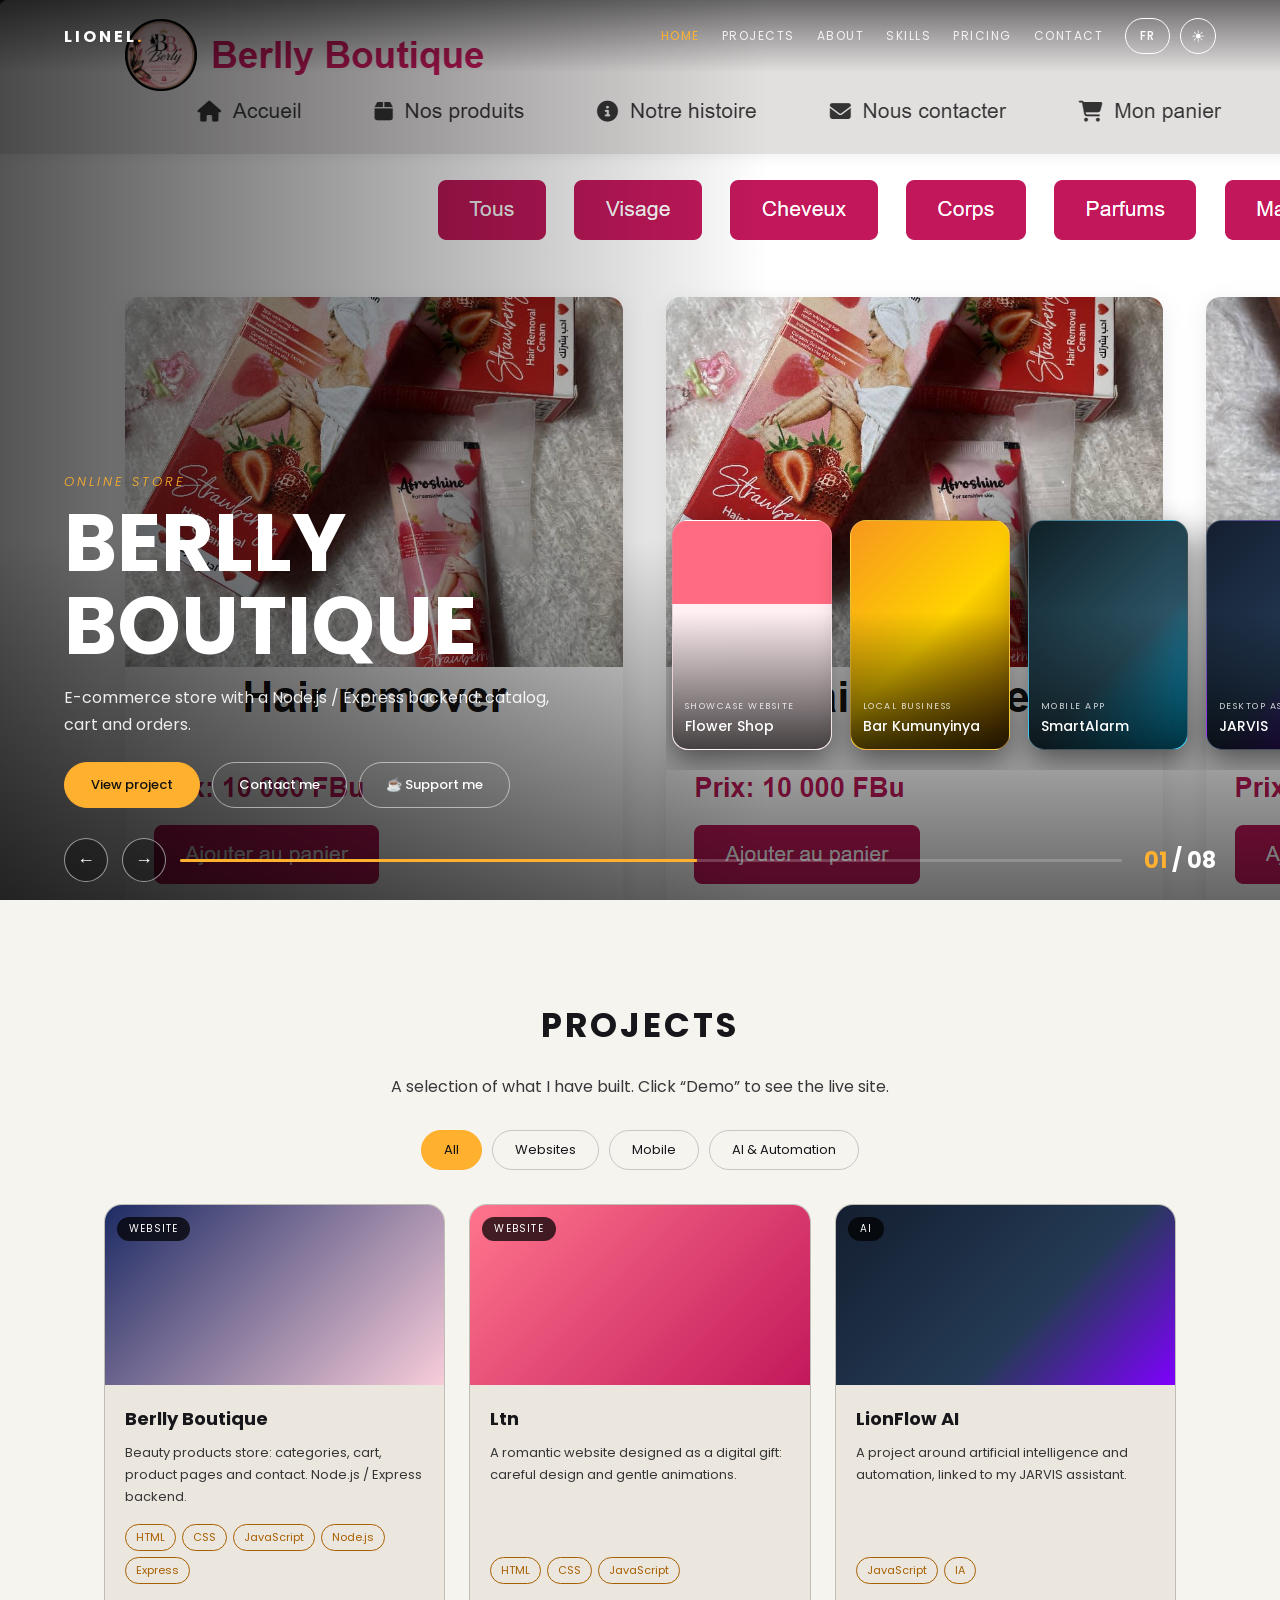
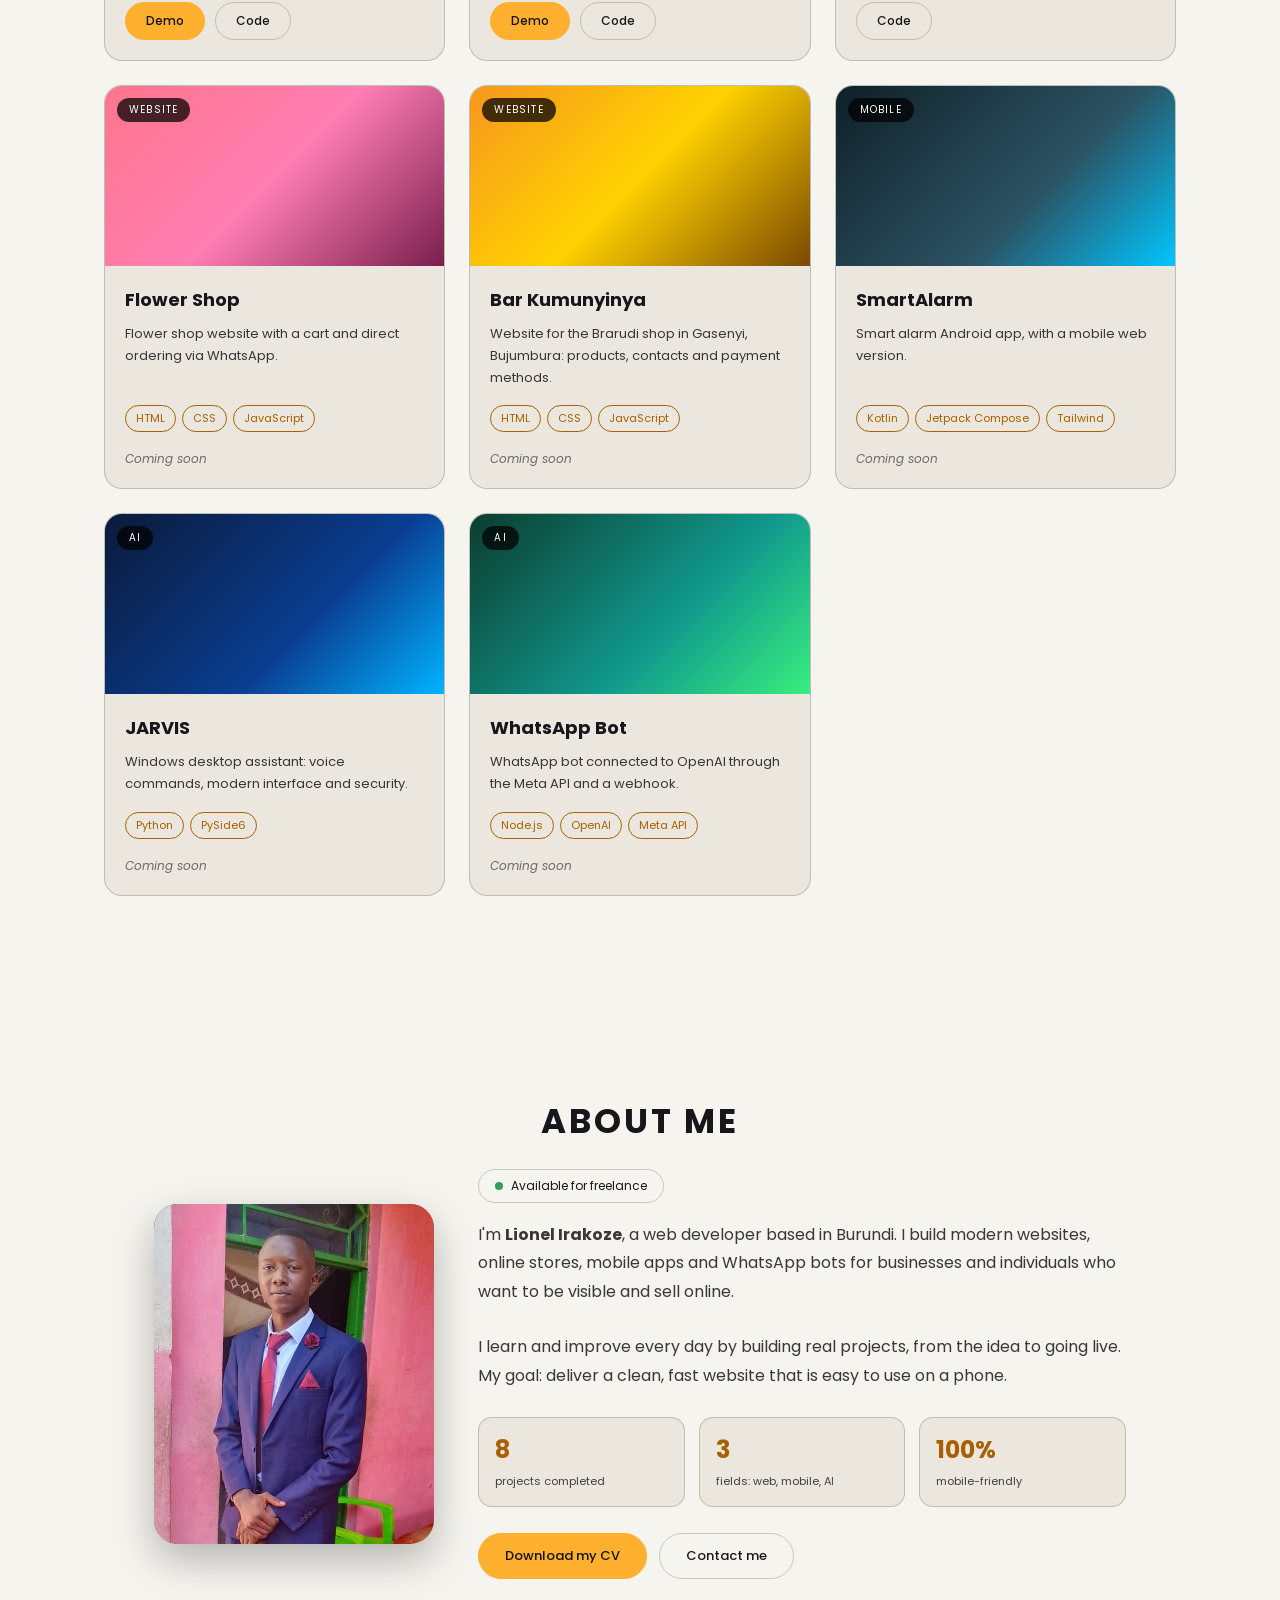
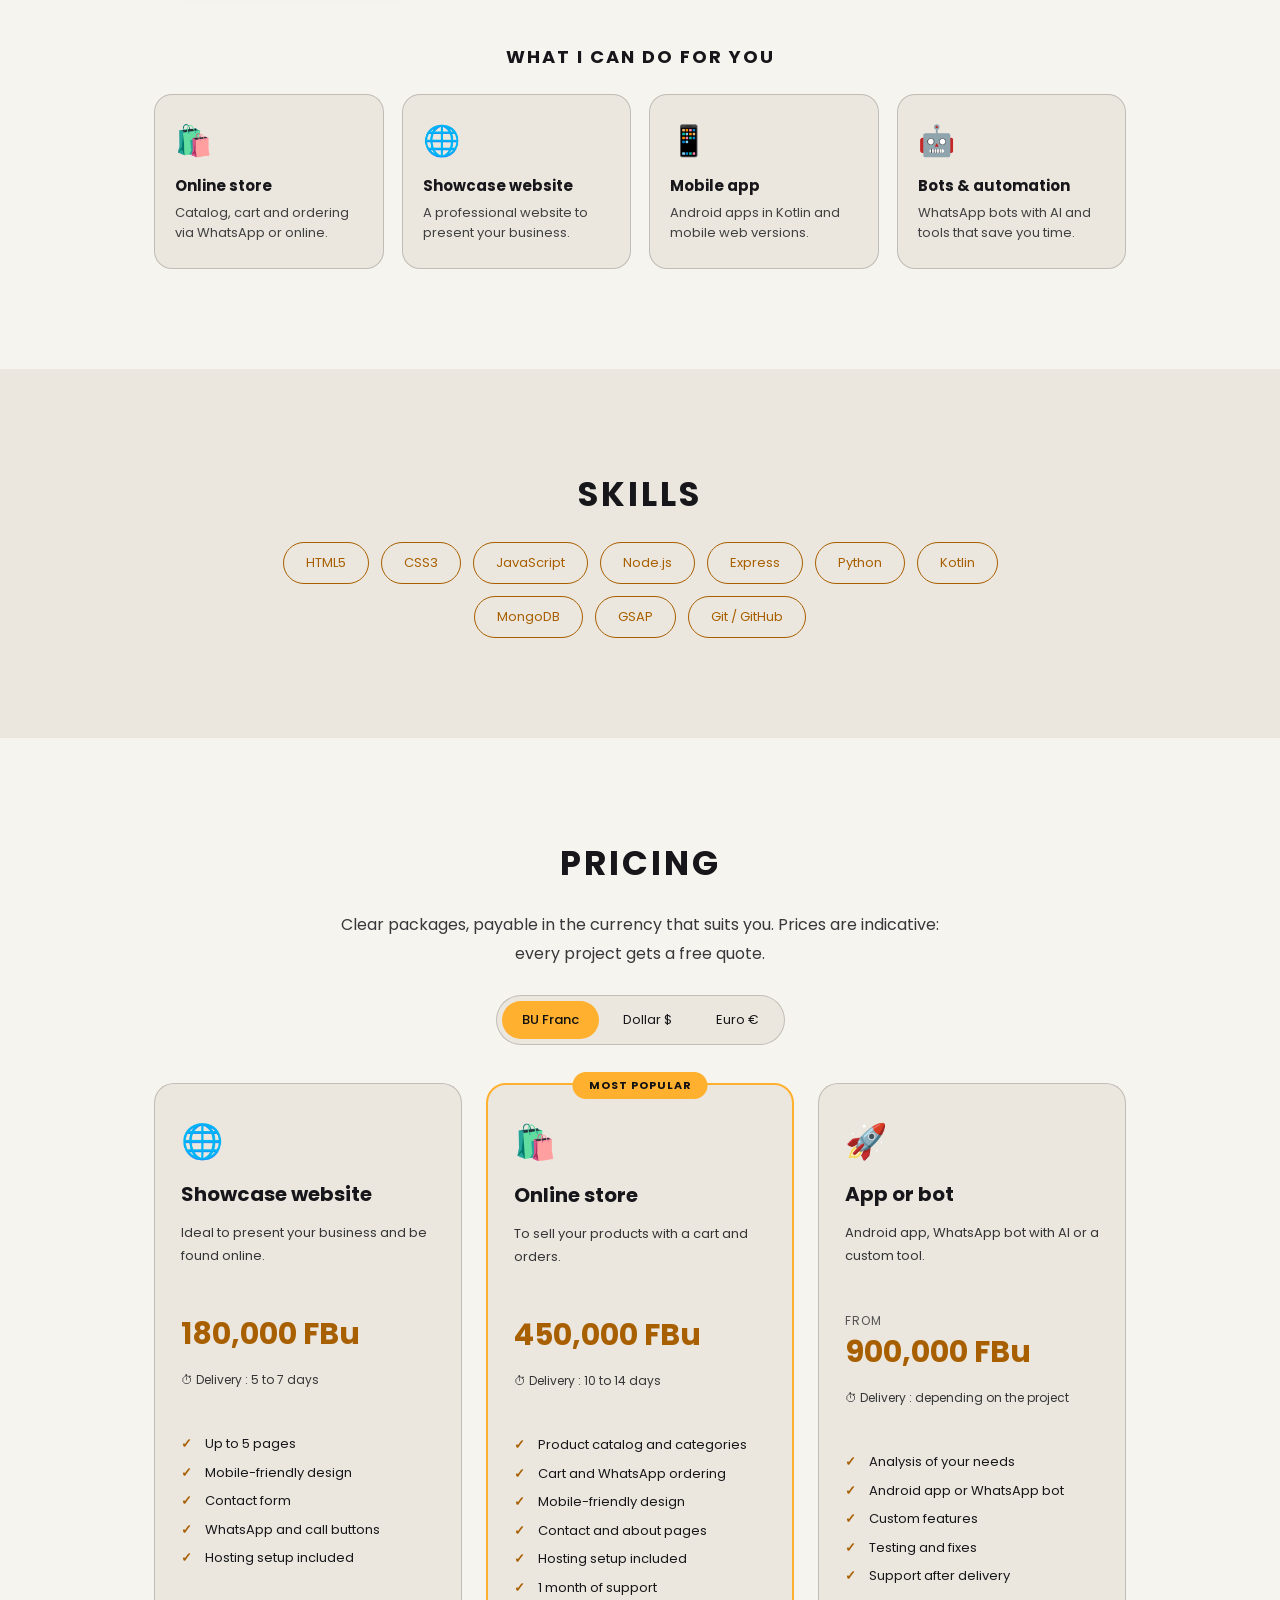
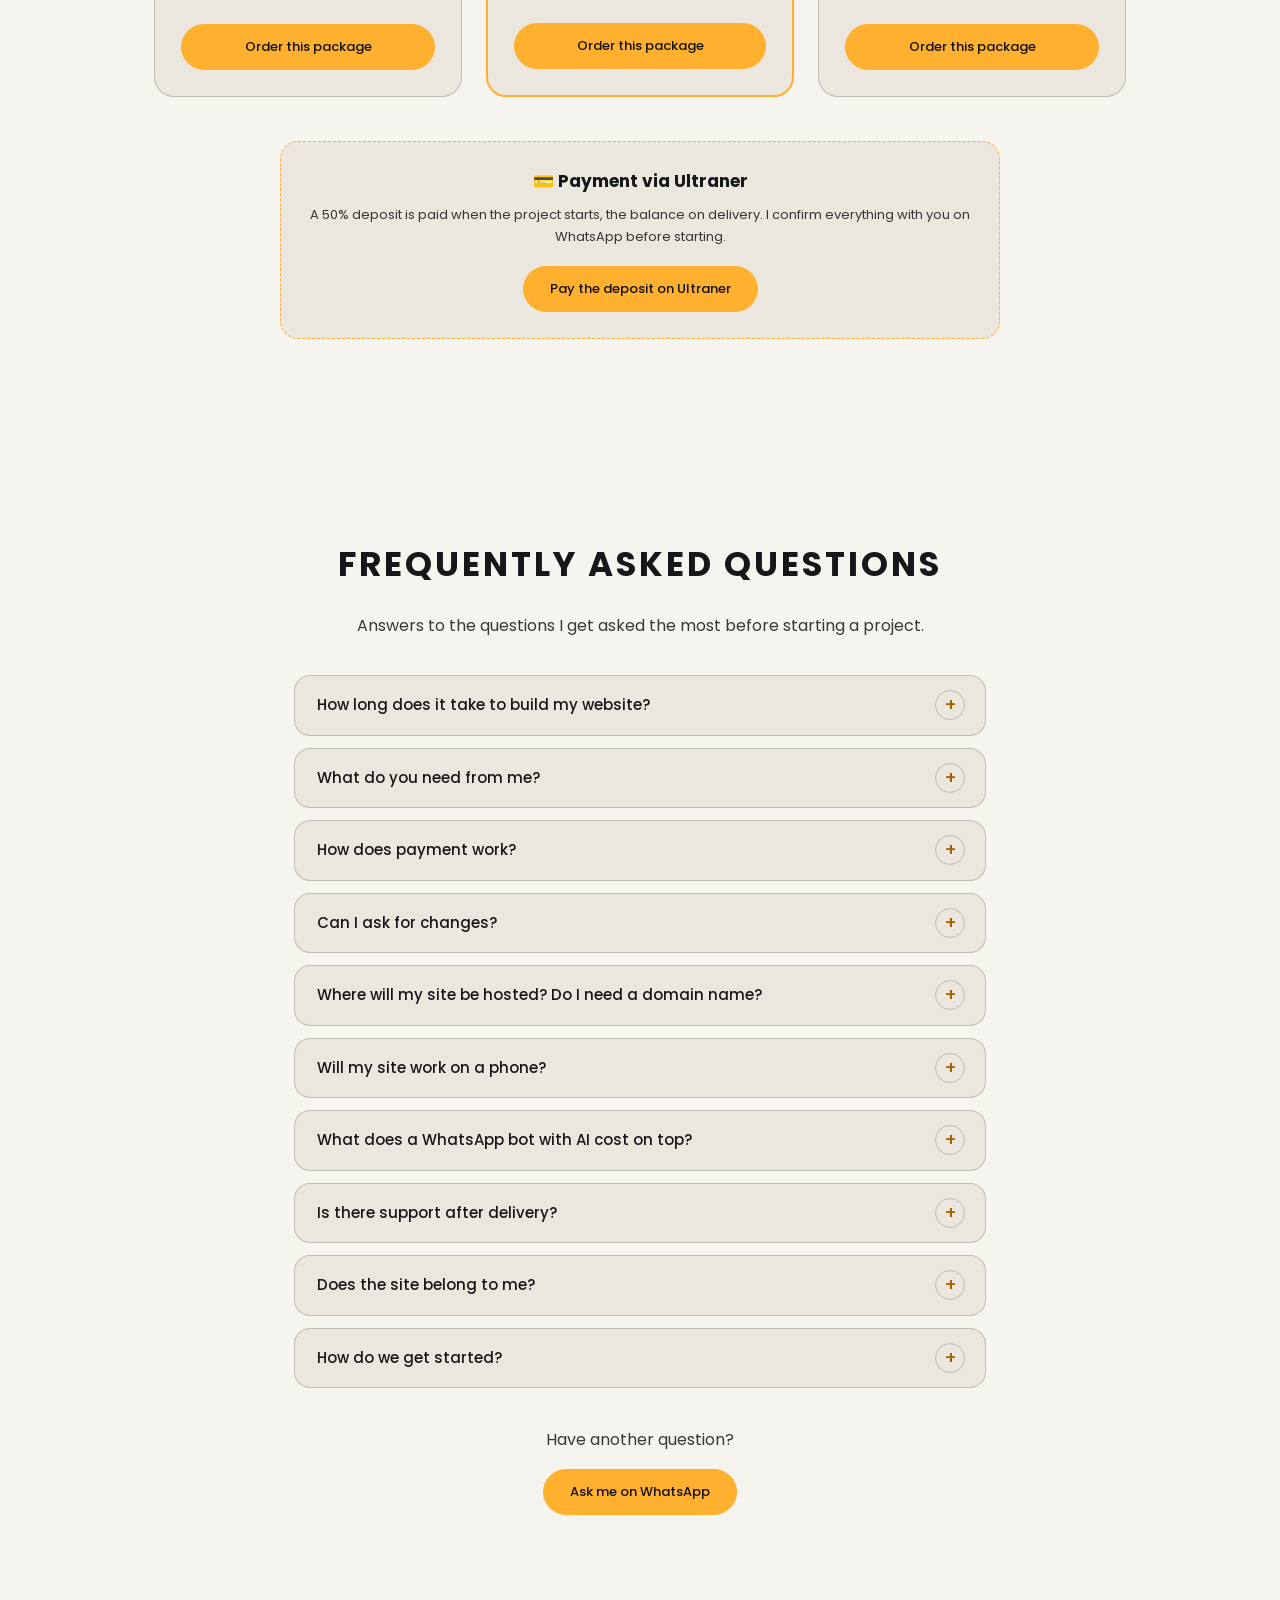
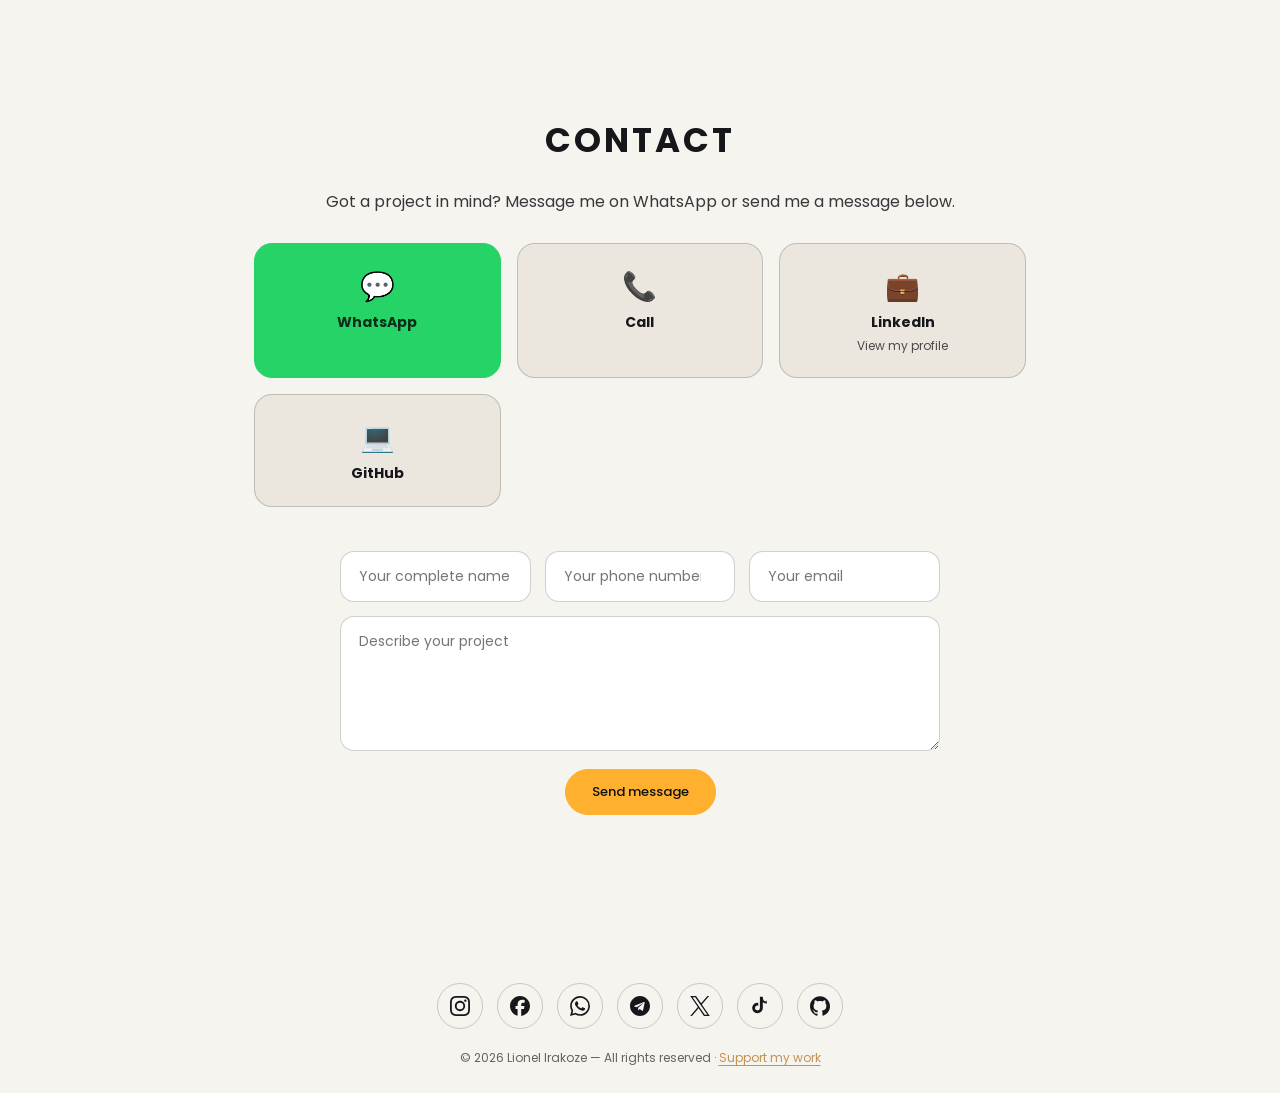
==== commit 1a6f73c2: "Mise à jour complète du portfolio" ====
--- a/index.html
+++ b/index.html
@@ -39,6 +39,7 @@
     <link rel="stylesheet" href="faq.css" />
     <link rel="stylesheet" href="burger.css" />
     <link rel="stylesheet" href="donate.css" />
+    <link rel="stylesheet" href="slider-fix.css" />
 </head>
 
 <body>
@@ -247,6 +248,7 @@
     <script src="burger.js"></script>
     <script src="donate.js"></script>
     <script src="social.js"></script>
+    <script src="slider-fix.js"></script>
     <script src="thanks.js"></script>
 </body>
 
--- a/slider-fix.css
+++ b/slider-fix.css
@@ -0,0 +1,30 @@
+/* Correctif du slider : les boutons ne sont plus cachés par la barre de progression,
+   et les cartes se font glisser (souris ou doigt). Chargé APRÈS style.css. */
+#home.stage{ position:relative; overflow:hidden; }
+
+/* Barre de contrôle : toujours en bas, dans sa propre bande */
+#home .controls{
+  position:absolute !important; top:auto !important;
+  left:5vw !important; right:5vw !important; bottom:18px !important;
+  z-index:6; margin:0 !important;
+}
+/* Textes + boutons : ancrés au-dessus de la barre, jamais dessous */
+#home .details{
+  top:auto !important; bottom:92px !important;
+  max-height:calc(100% - 150px); z-index:8;
+}
+#home .details h1,#home #d-title{ font-size:clamp(32px, 9vh, 84px) !important; line-height:1.02 !important; }
+#home .details .desc,#home #d-desc{ font-size:clamp(12px, 2.2vh, 16px) !important; }
+#home .details .actions{ margin-top:clamp(10px, 2.4vh, 24px) !important; position:relative; z-index:9; }
+#home .details .btn{ position:relative; z-index:9; }
+
+/* Cartes : zone de glissement */
+#cards{ cursor:grab; touch-action:pan-y; -webkit-user-select:none; user-select:none; }
+#home.dragging #cards, #home.dragging{ cursor:grabbing; }
+#cards img{ -webkit-user-drag:none; user-drag:none; pointer-events:none; }
+
+/* Petit écran : boutons de défilement bien visibles */
+#home .controls button{ position:relative; z-index:7; }
+@media (max-width:700px){
+  #home .details{ bottom:96px !important; }
+}
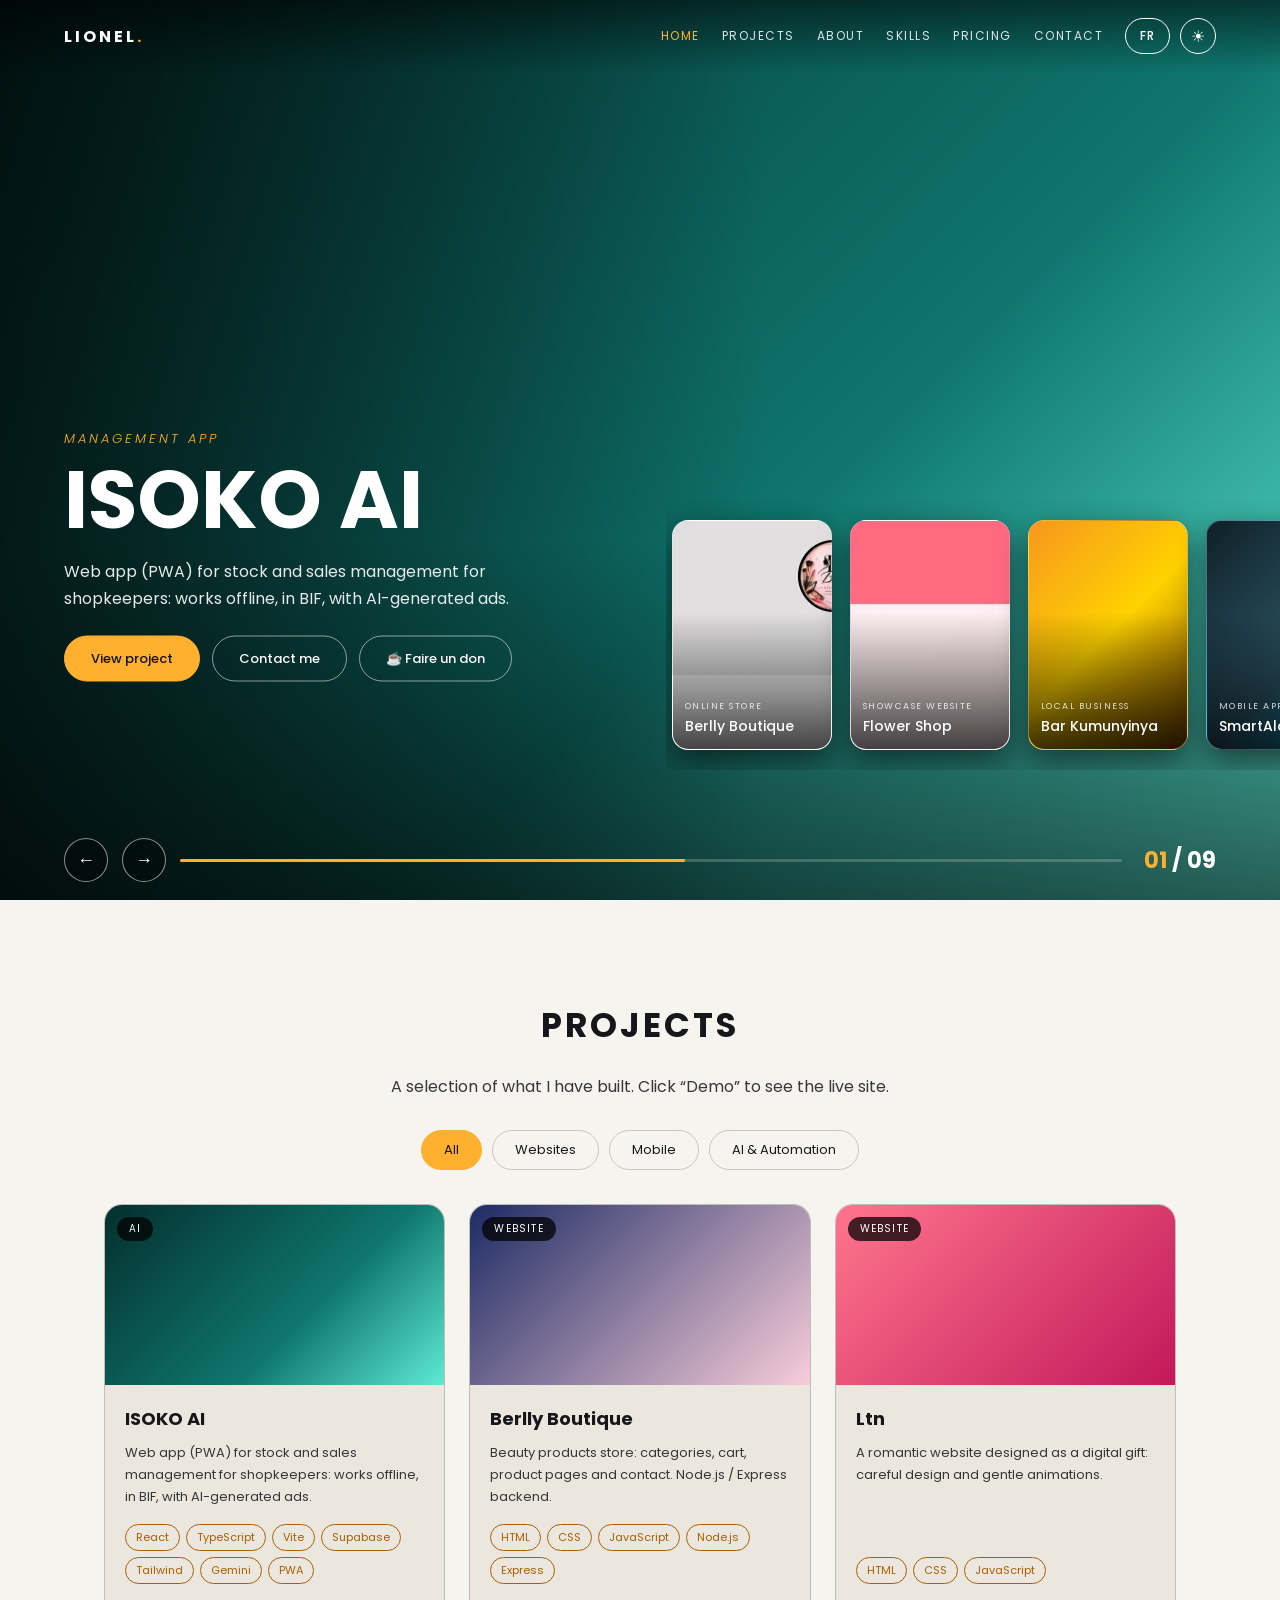
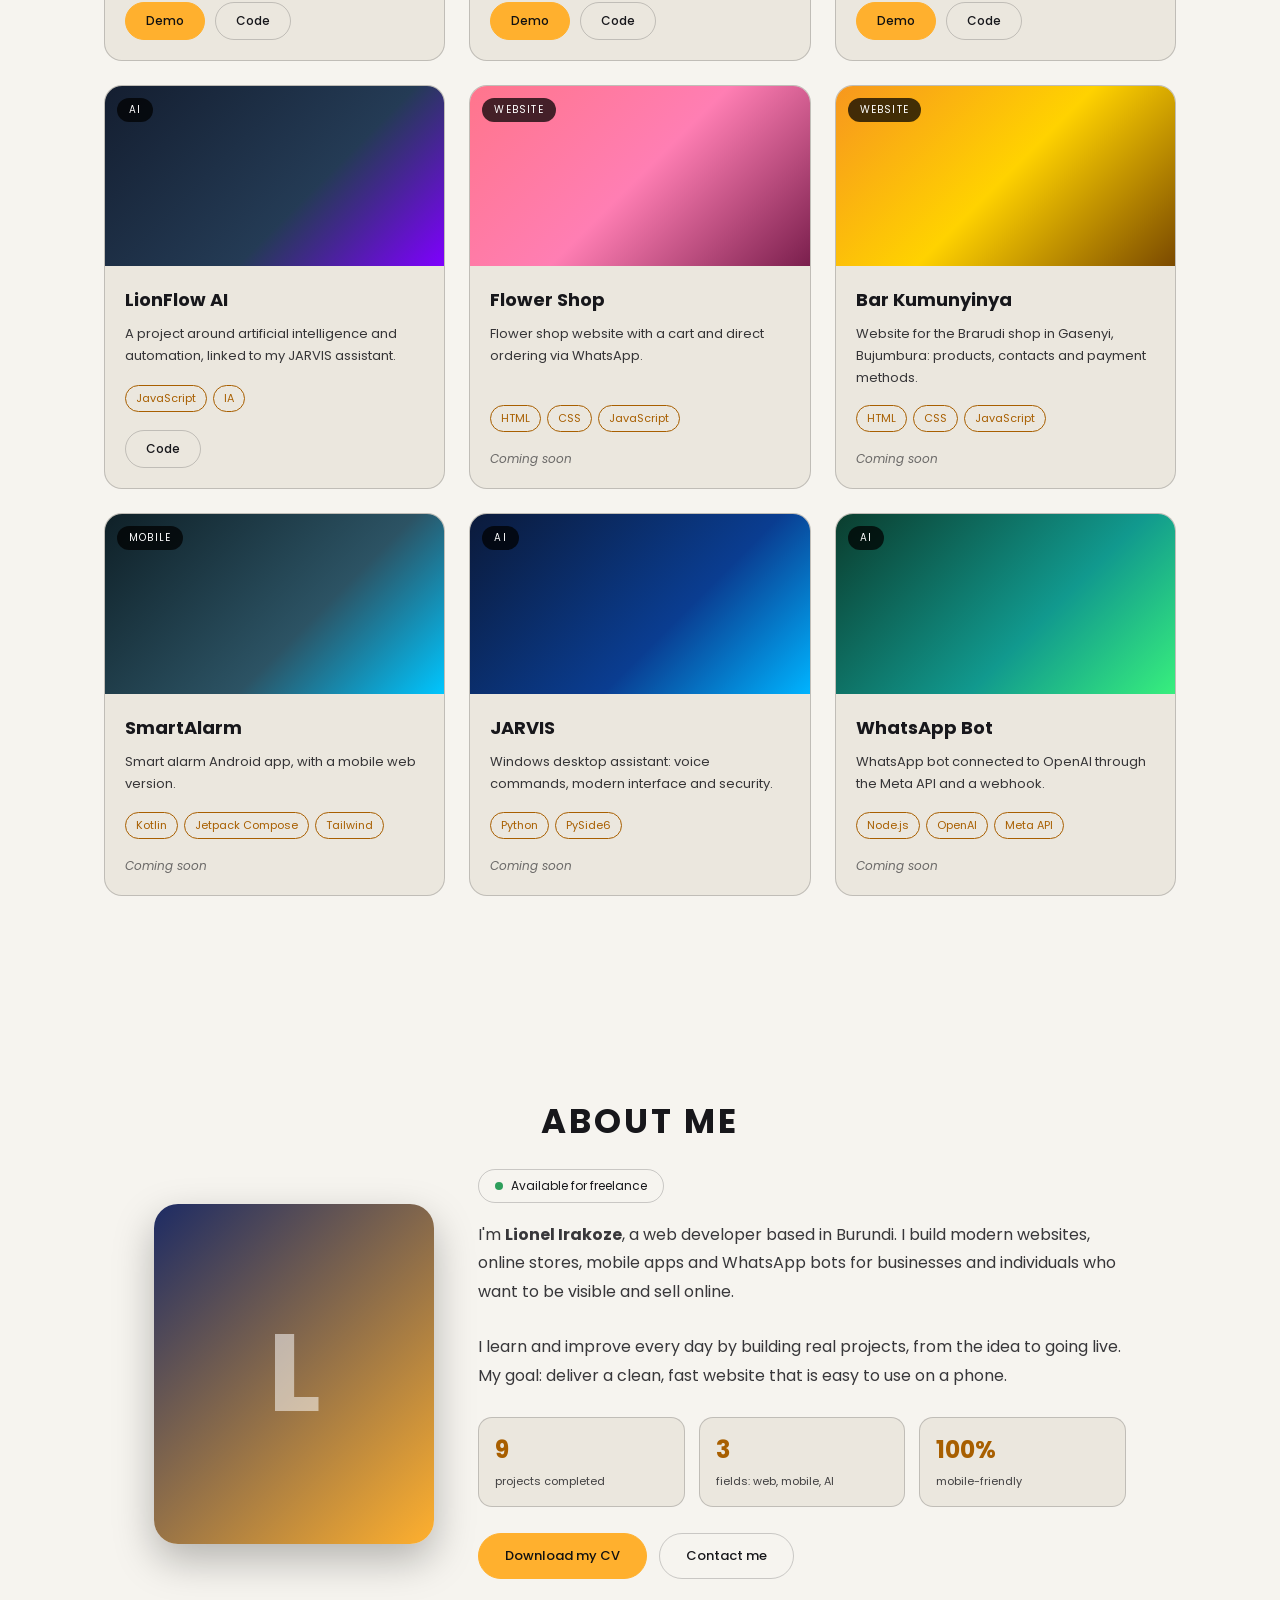
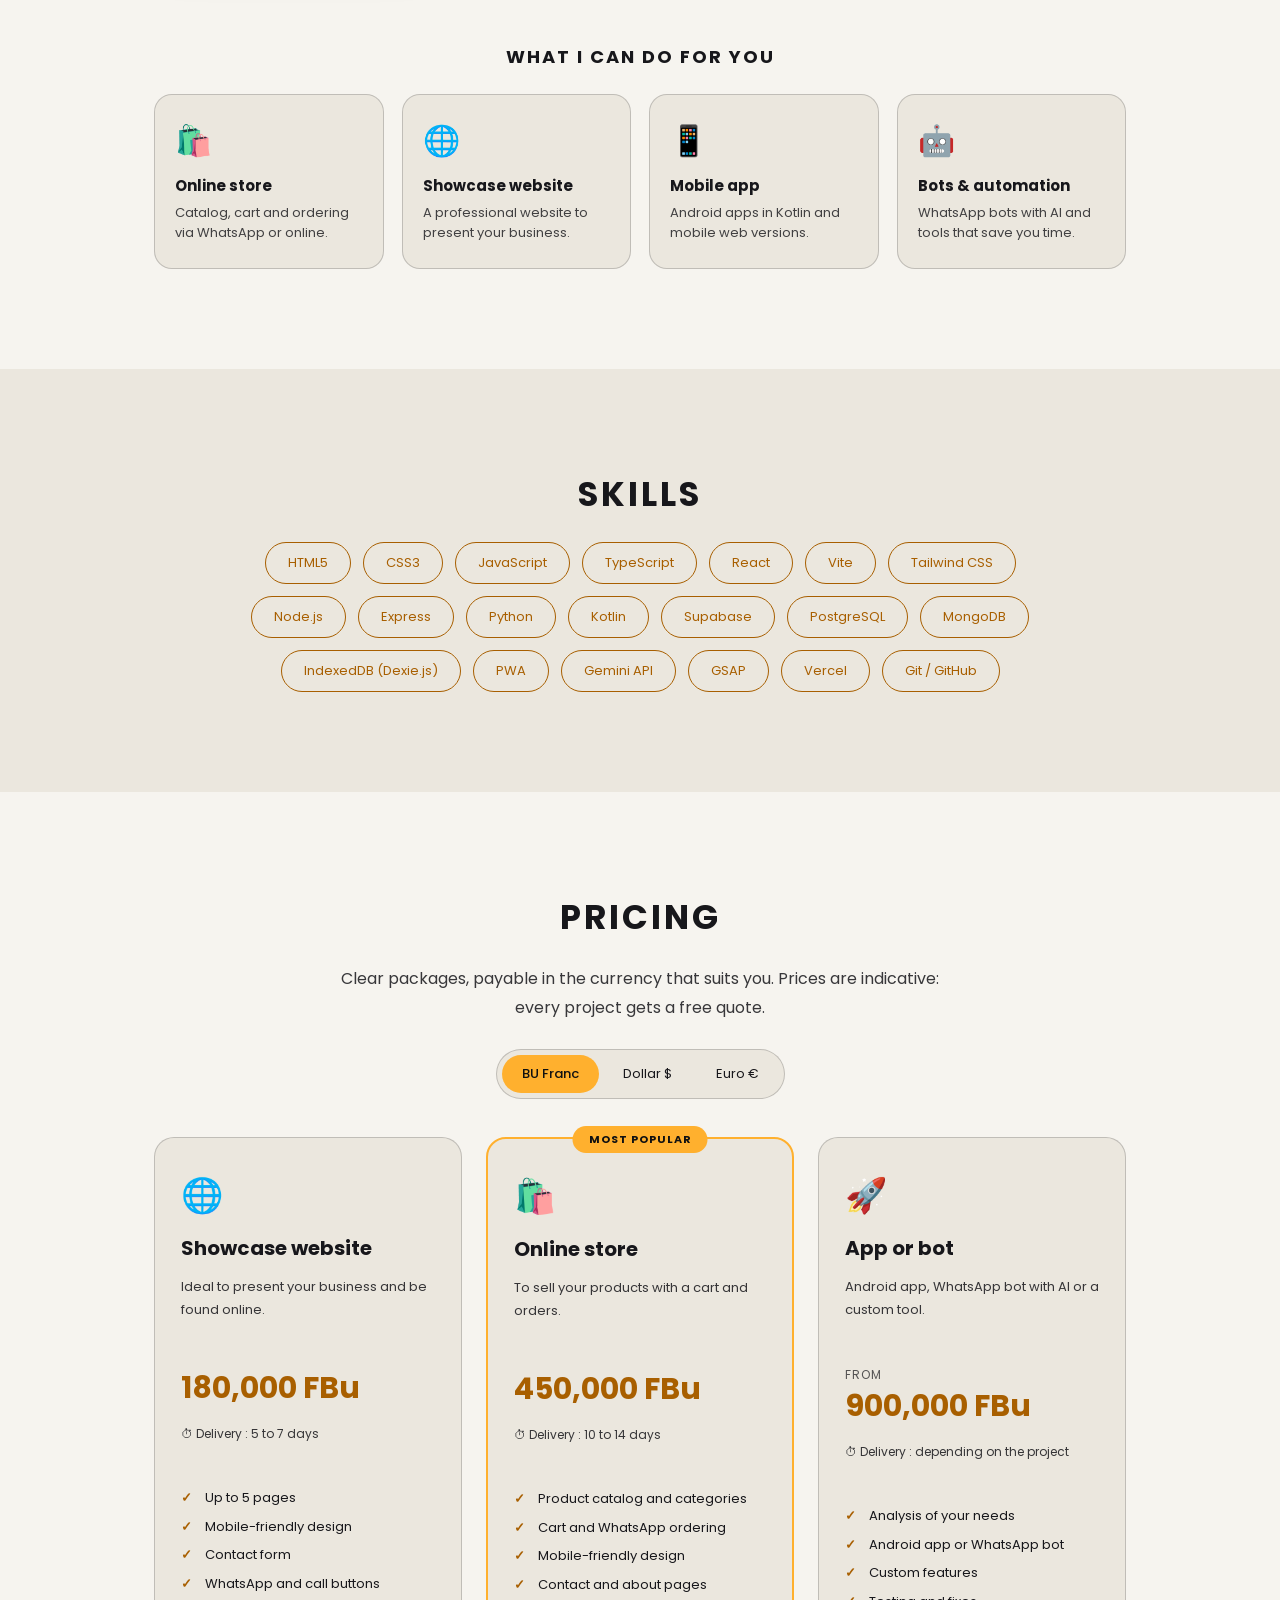
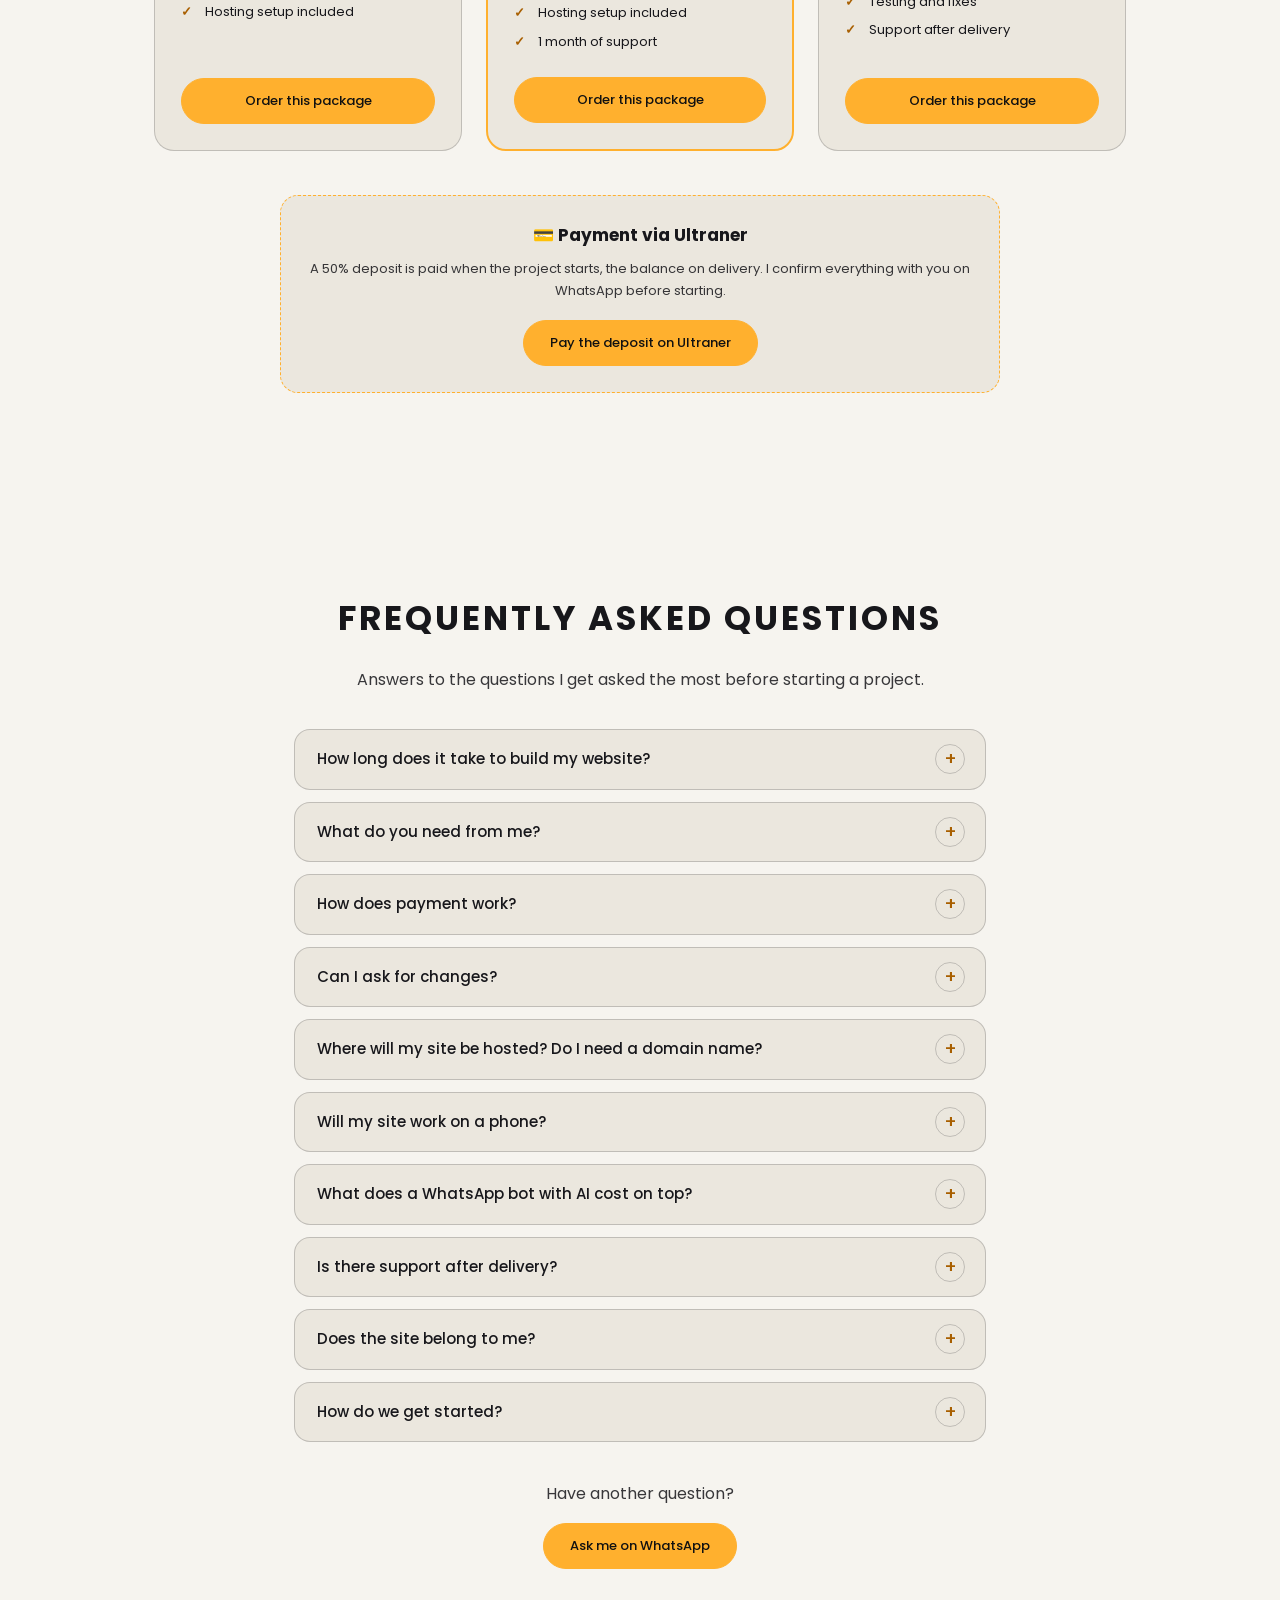
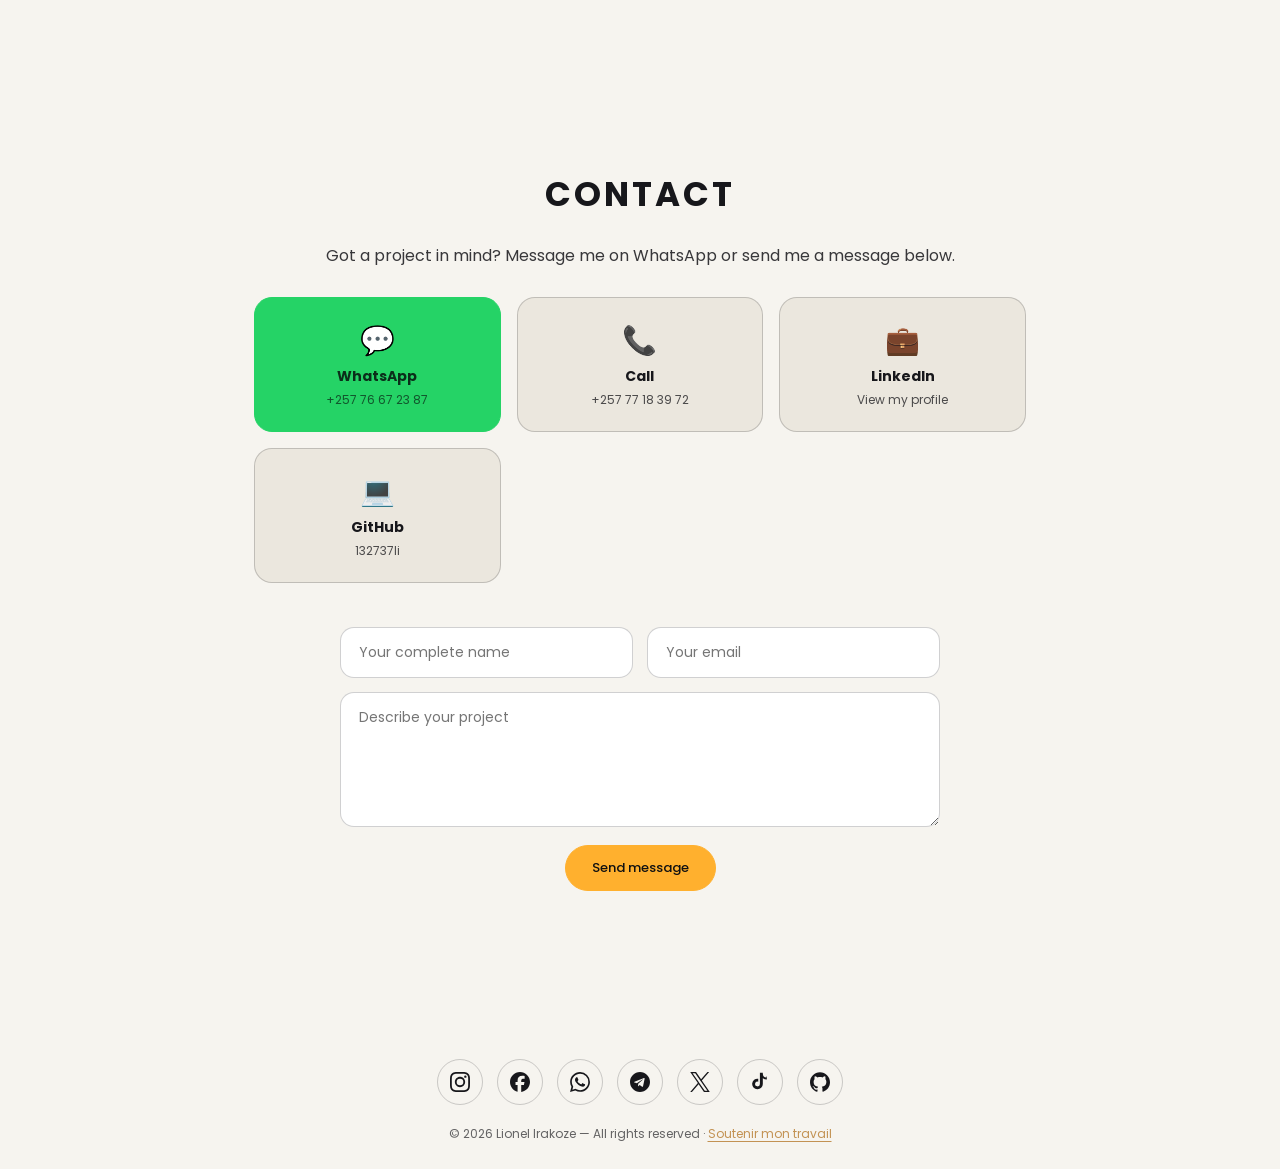
==== commit 97355bfe: "Isoko AI: traduction EN du slider et de la grille" ====
--- a/index.html
+++ b/index.html
@@ -14,7 +14,7 @@
     <meta property="og:description"
         content="Sites vitrines, boutiques en ligne, applications mobiles et bots WhatsApp. Découvre mes projets." />
     <meta property="og:url" content="https://132737li.github.io/portfolio/" />
-    <meta property="og:image" content="https://132737li.github.io/portfolio/images/preview.png" />
+    <meta property="og:image" content="https://132737li.github.io/portfolio/images/preview.jpg" />
     <meta name="twitter:card" content="summary_large_image" />
 
     <!-- Favicon -->
@@ -127,7 +127,7 @@
                 </p>
 
                 <div class="stats">
-                    <div><strong>8</strong><span data-i18n="about.s1">projets réalisés</span></div>
+                    <div><strong>9</strong><span data-i18n="about.s1">projets réalisés</span></div>
                     <div><strong>3</strong><span data-i18n="about.s2">domaines : web, mobile, IA</span></div>
                     <div><strong>100%</strong><span data-i18n="about.s3">adapté au mobile</span></div>
                 </div>
@@ -164,9 +164,11 @@
     <section id="skills" class="section dark">
         <h2 data-i18n="skills.title">Compétences</h2>
         <div class="skills">
-            <span>HTML5</span><span>CSS3</span><span>JavaScript</span>
-            <span>Node.js</span><span>Express</span><span>Python</span>
-            <span>Kotlin</span><span>MongoDB</span><span>GSAP</span><span>Git / GitHub</span>
+            <span>HTML5</span><span>CSS3</span><span>JavaScript</span><span>TypeScript</span>
+            <span>React</span><span>Vite</span><span>Tailwind CSS</span>
+            <span>Node.js</span><span>Express</span><span>Python</span><span>Kotlin</span>
+            <span>Supabase</span><span>PostgreSQL</span><span>MongoDB</span><span>IndexedDB (Dexie.js)</span>
+            <span>PWA</span><span>Gemini API</span><span>GSAP</span><span>Vercel</span><span>Git / GitHub</span>
         </div>
     </section>
 
@@ -201,25 +203,23 @@
 
         <div class="contact-links">
             <a id="wa-link" class="c-link wa" href="https://wa.me/25776672387" target="_blank" rel="noopener">
-                <span>💬</span><b>WhatsApp</b>
-            </a>
-
+                <span>💬</span><b>WhatsApp</b><small>+257 76 67 23 87</small>
+            </a>
             <a class="c-link" href="tel:+25777183972">
-                <span>📞</span><b data-i18n="c.call">Appeler</b>
+                <span>📞</span><b data-i18n="c.call">Appeler</b><small>+257 77 18 39 72</small>
             </a>
             <a class="c-link" href="https://www.linkedin.com/in/lionel-irakoze-032601434" target="_blank"
                 rel="noopener">
                 <span>💼</span><b>LinkedIn</b><small data-i18n="c.linkedin">Voir mon profil</small>
             </a>
             <a class="c-link" href="https://github.com/132737li" target="_blank" rel="noopener">
-                <span>💻</span><b>GitHub</b>
+                <span>💻</span><b>GitHub</b><small>132737li</small>
             </a>
         </div>
 
         <form id="contact-form" class="form" novalidate>
             <div class="row">
-                <input type="text" name="name" placeholder="Ton nom complet" data-i18n-ph="ph.name" required />
-                <input type="number" name="phone" placeholder="Ton numéro de tél" data-i18n-ph="ph.phone" required />
+                <input type="text" name="name" placeholder="Ton nom" data-i18n-ph="ph.name" required />
                 <input type="email" name="email" placeholder="Ton email" data-i18n-ph="ph.email" required />
             </div>
             <textarea name="message" rows="5" placeholder="Décris ton projet" data-i18n-ph="ph.msg" required></textarea>
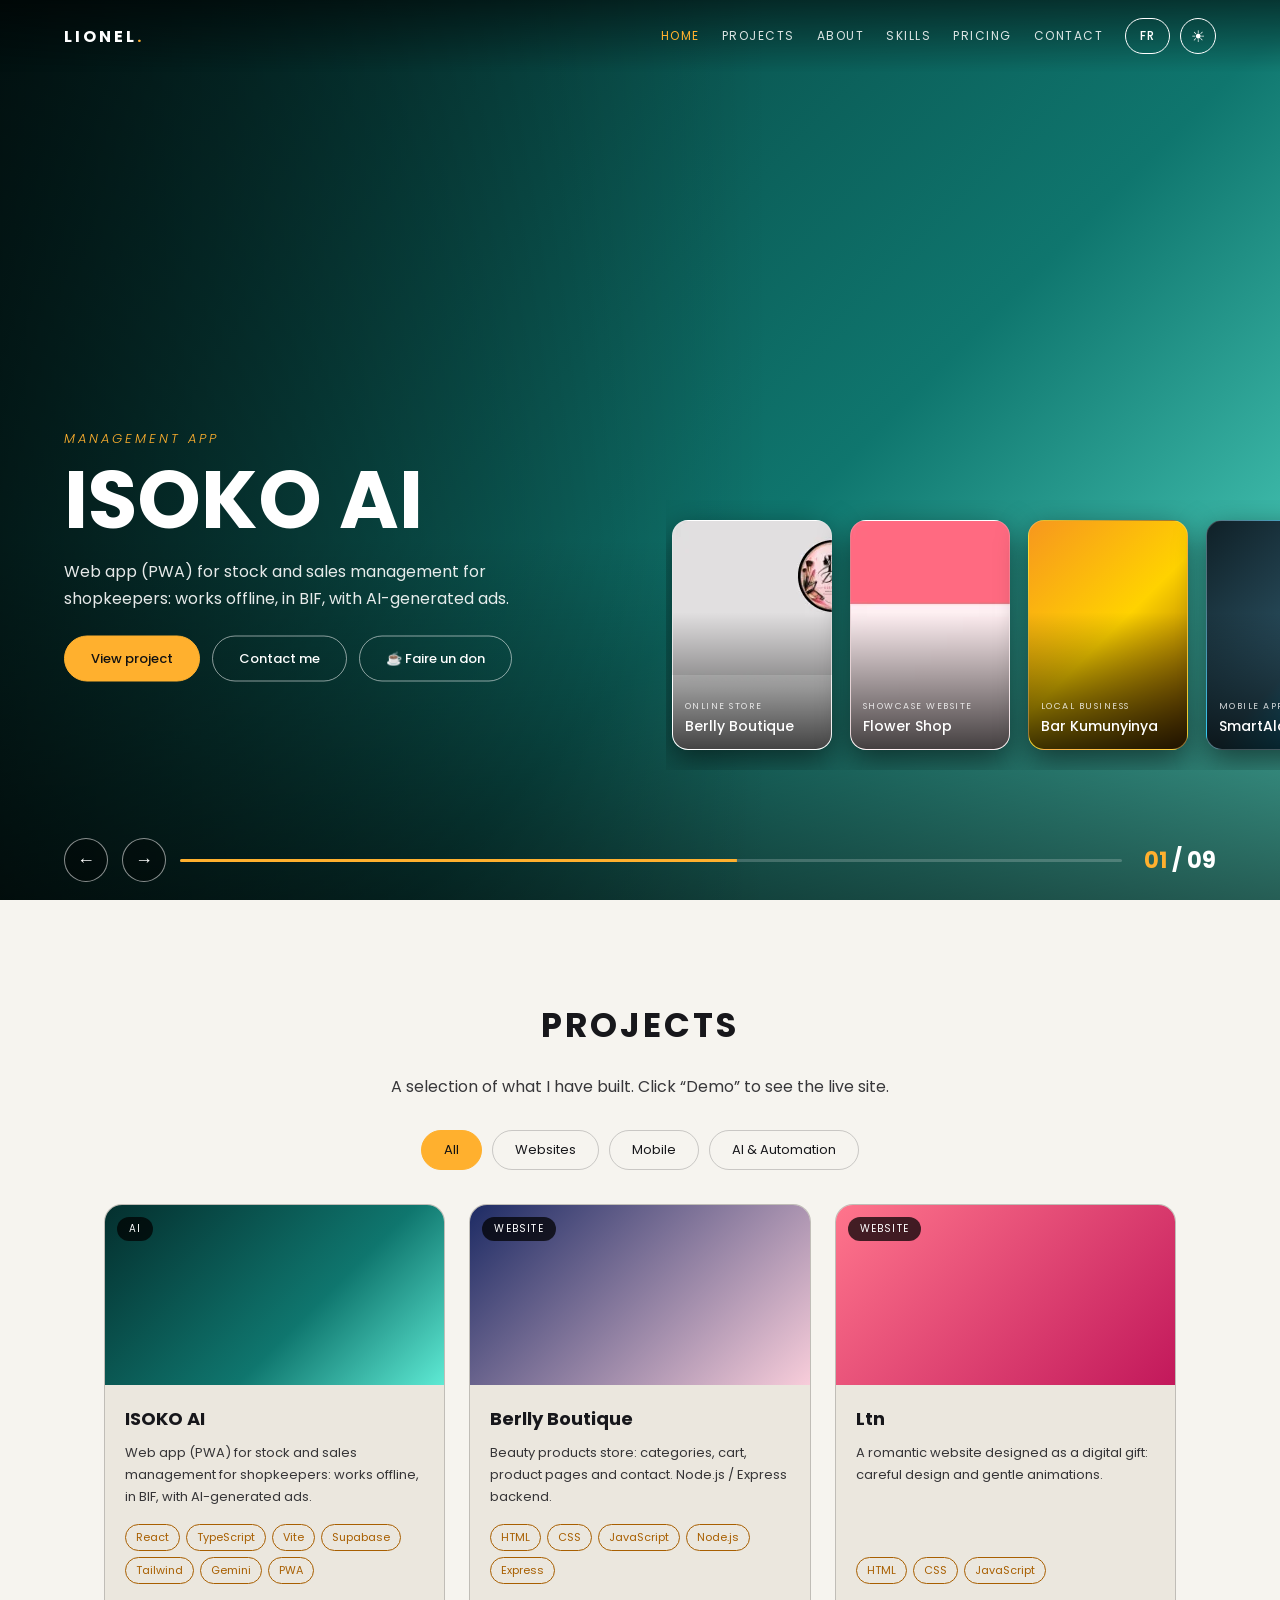
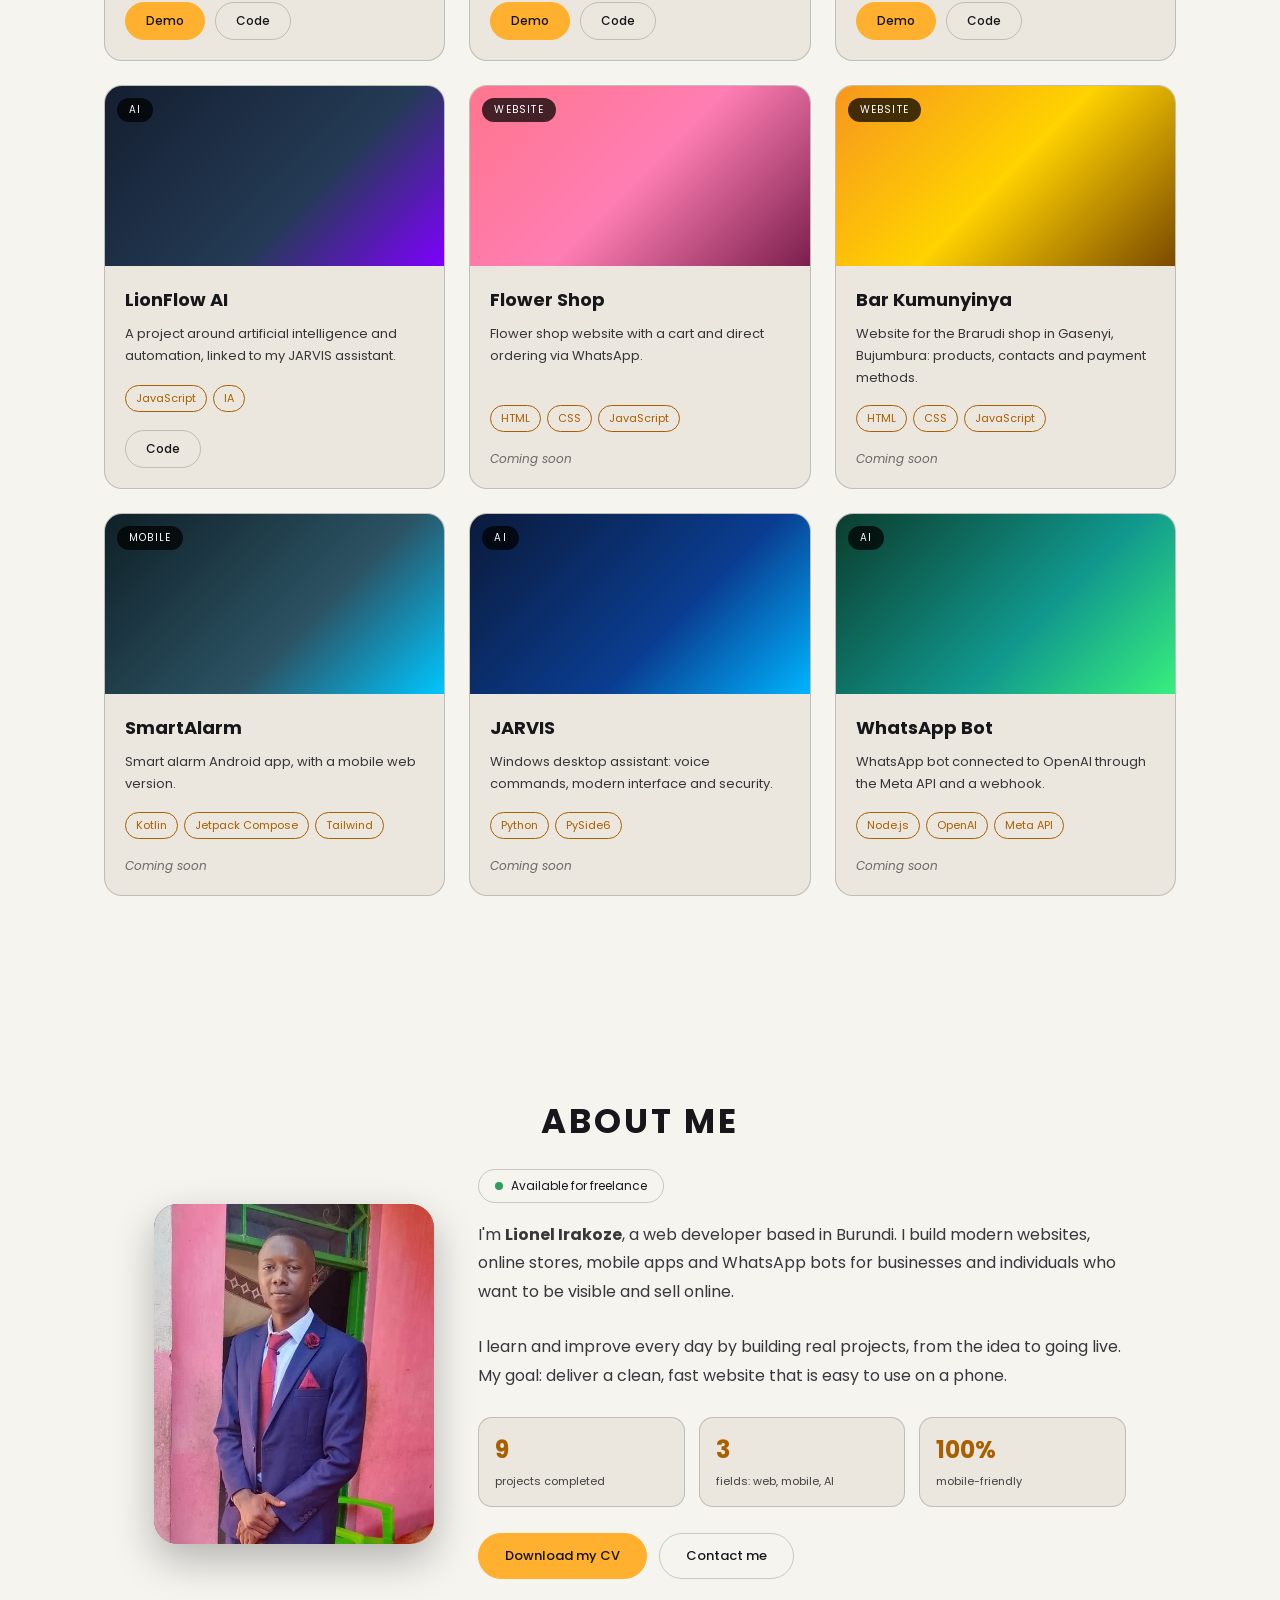
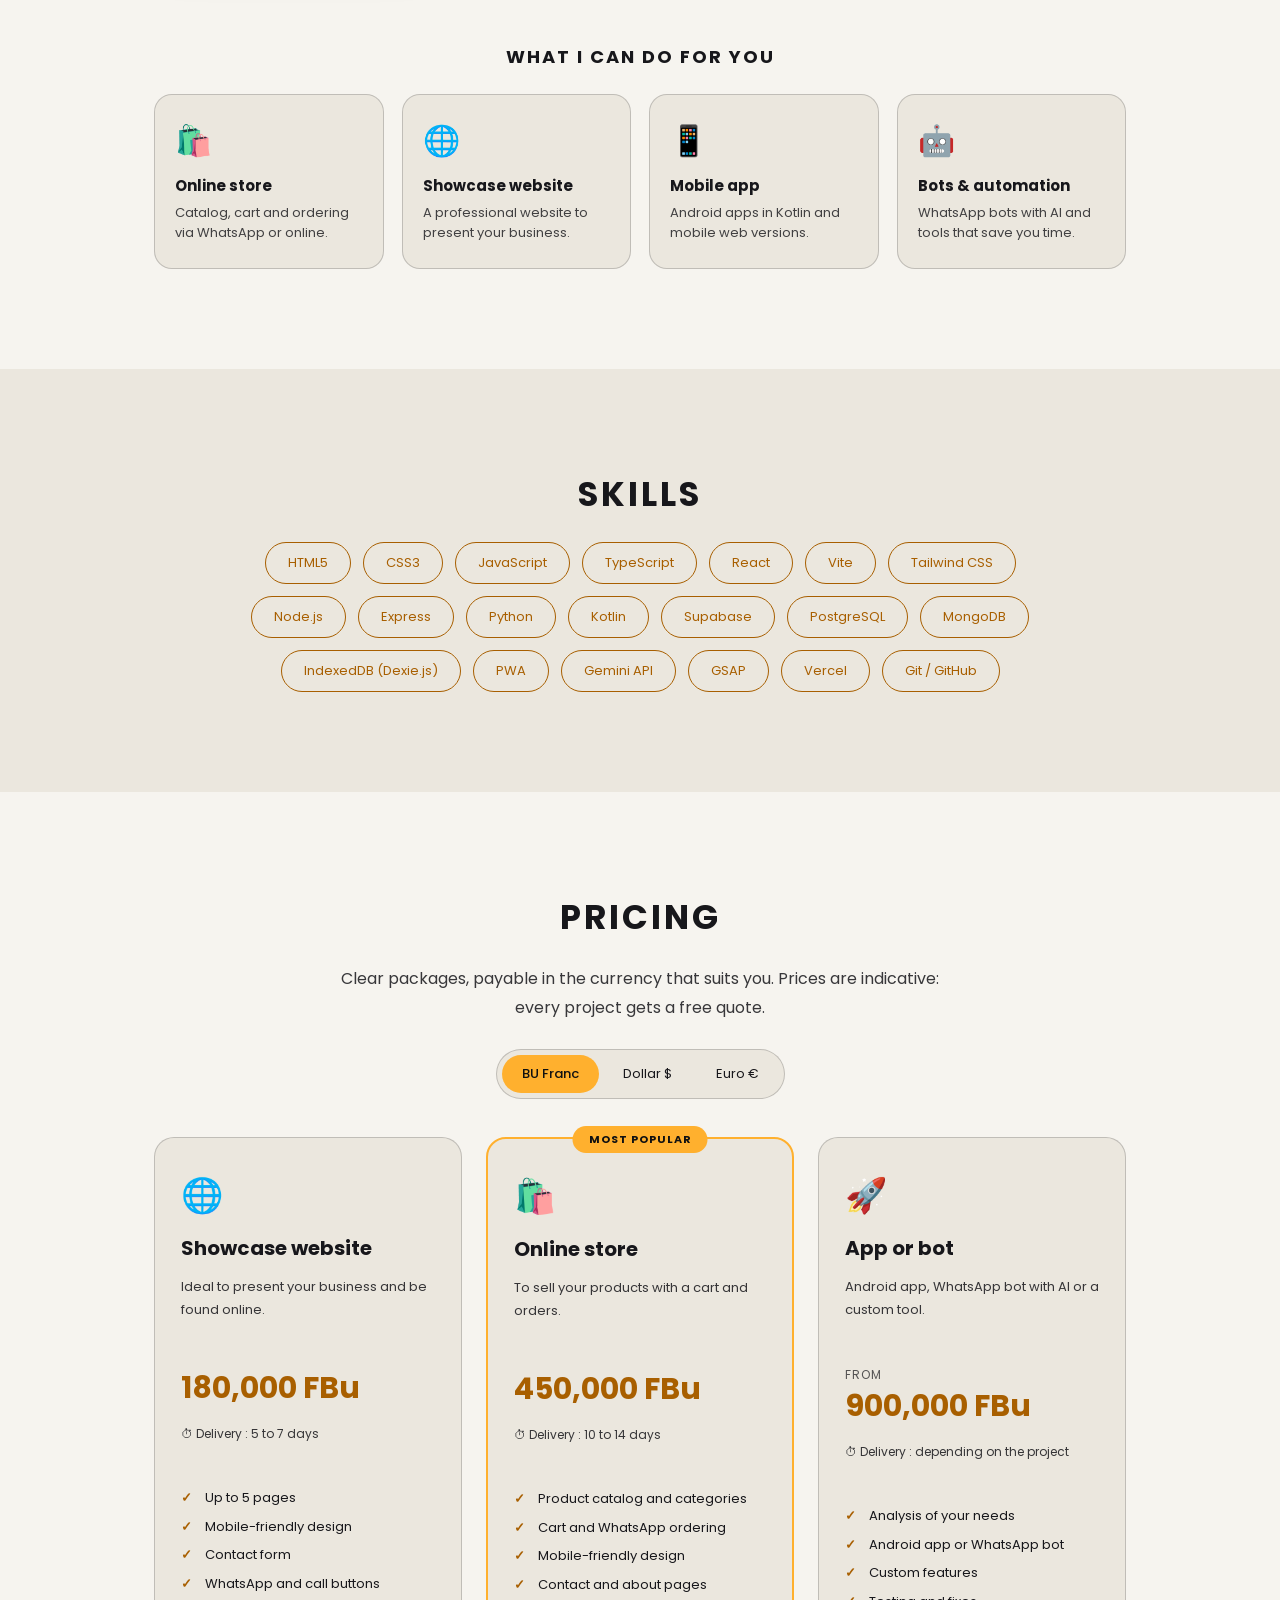
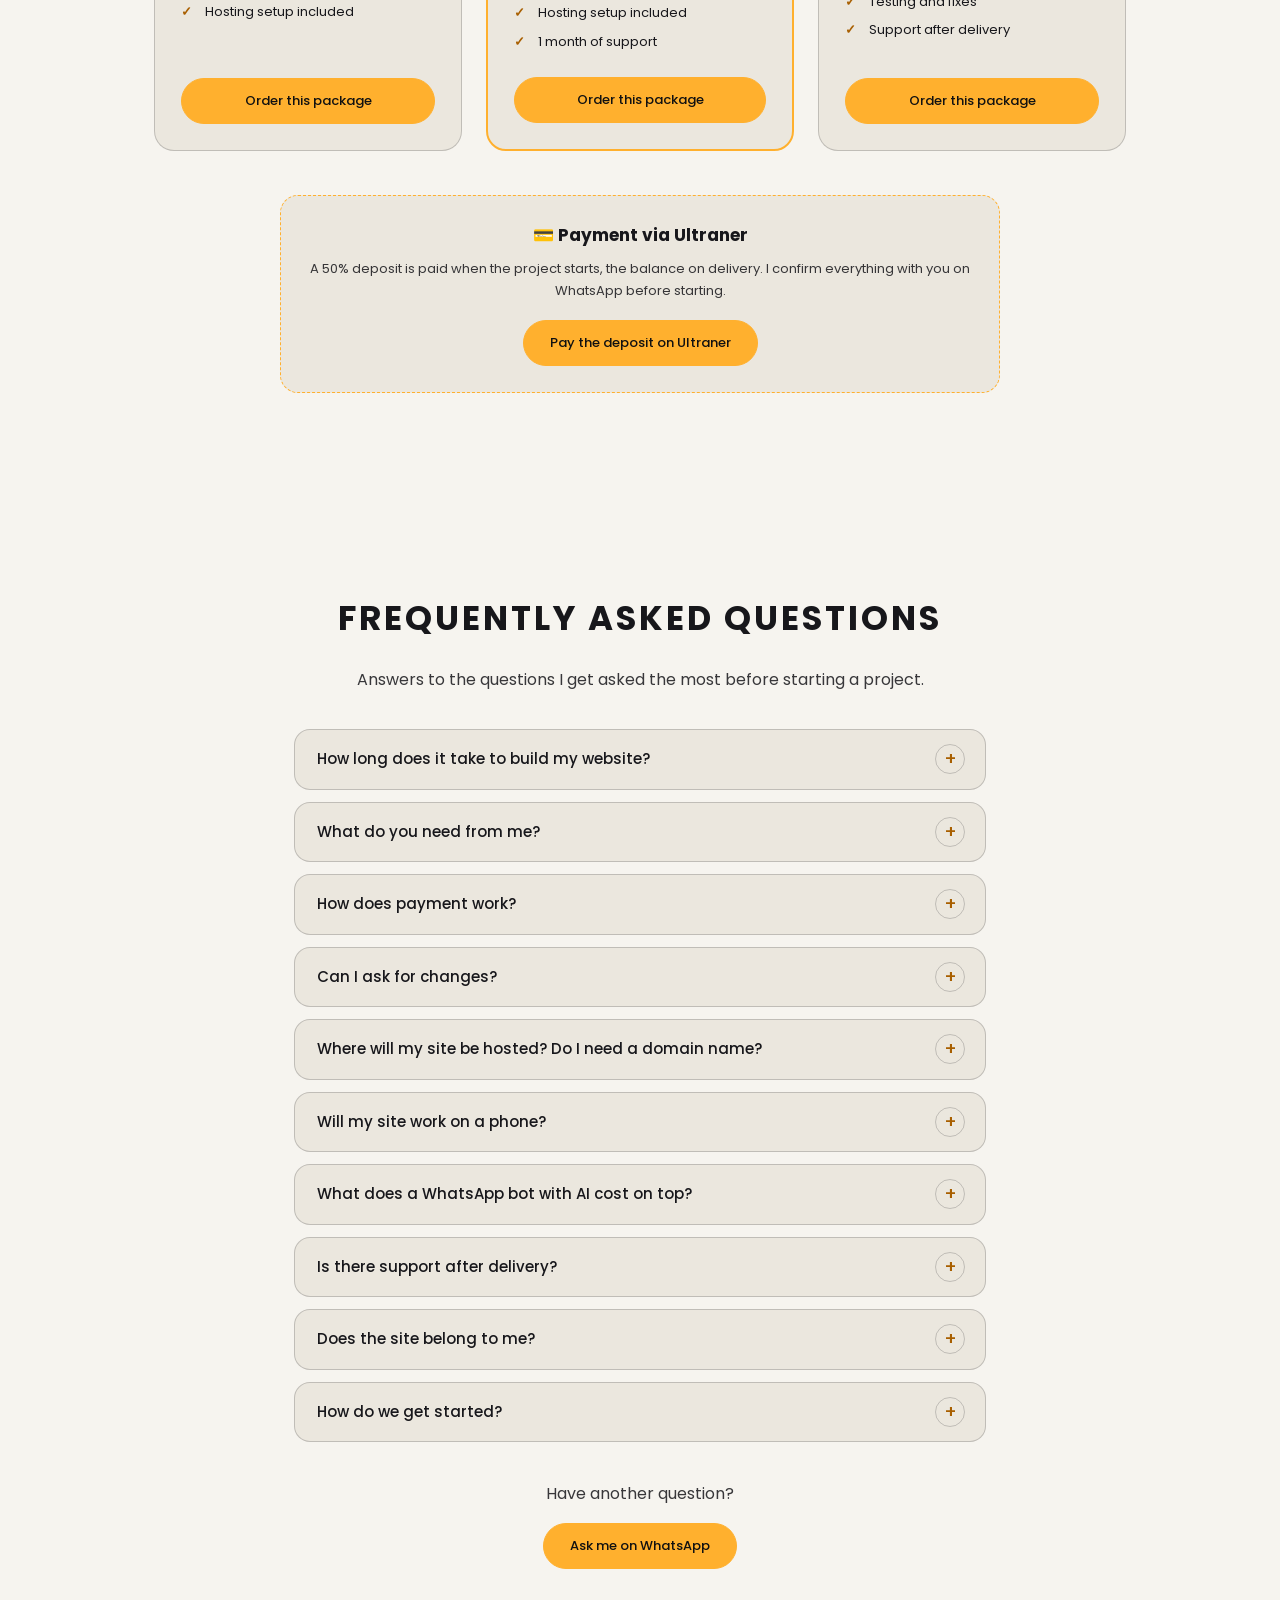
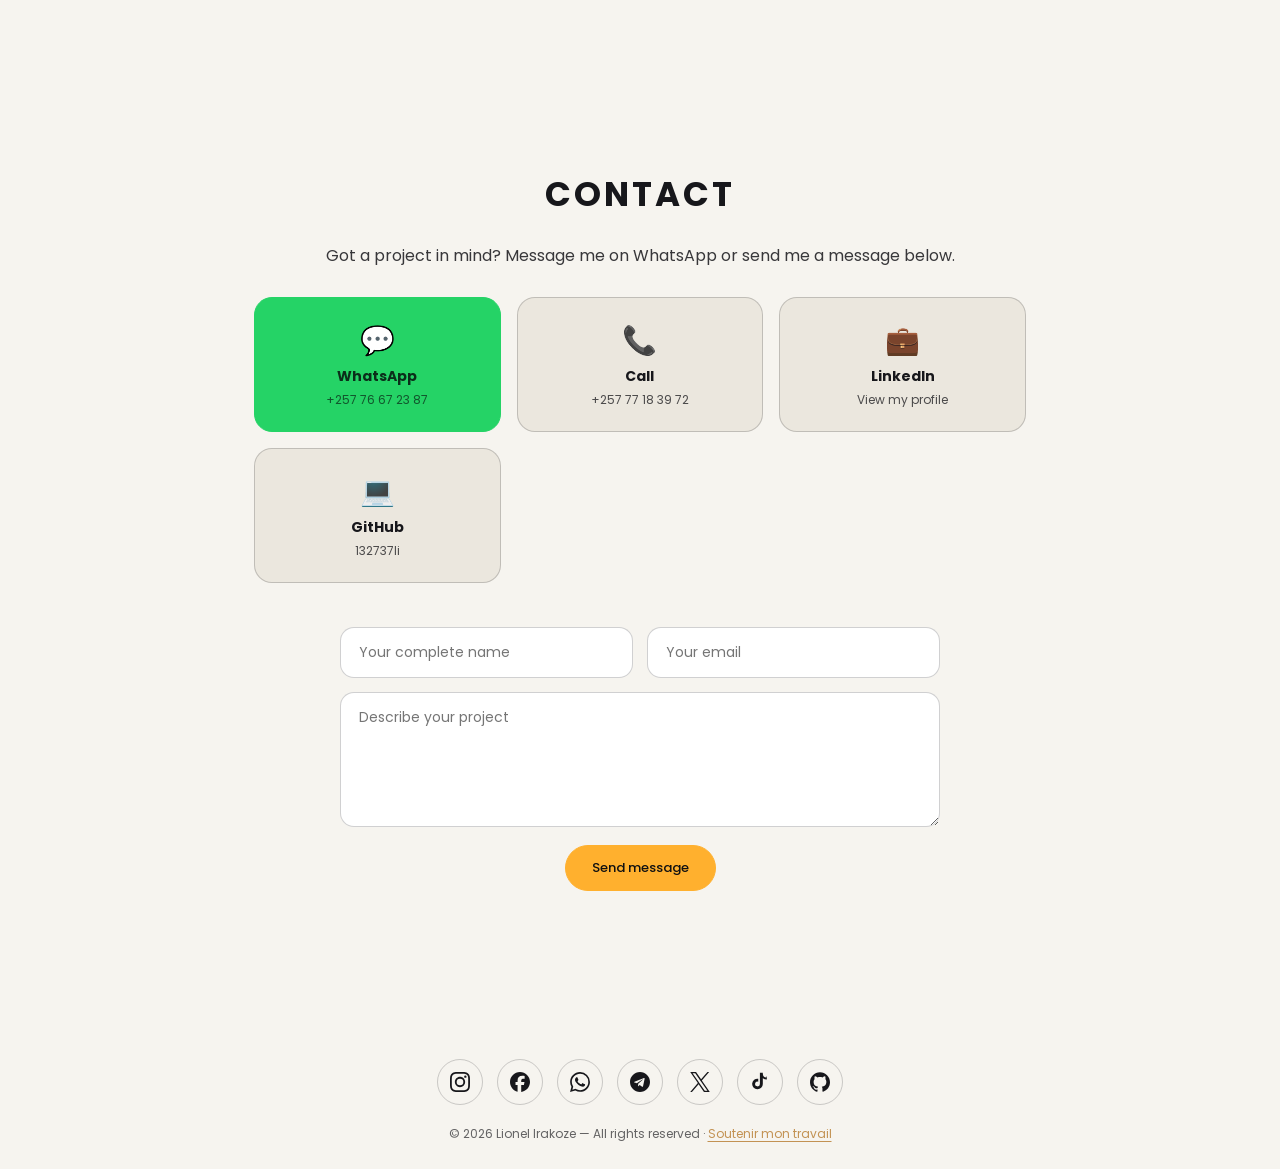
==== commit e09c7163: "Isoko AI: traduction EN du slider et de la grille" ====
--- a/index.html
+++ b/index.html
@@ -109,7 +109,7 @@
         <div class="about-grid">
             <div class="about-photo">
                 <span class="initial">L</span>
-                <img src="images/photo.jpg" alt="Photo de Lionel Irakoze" onerror="this.remove()" />
+                <img src="images/photo.webp" alt="Photo de Lionel Irakoze" onerror="this.remove()" />
             </div>
 
             <div class="about-text">
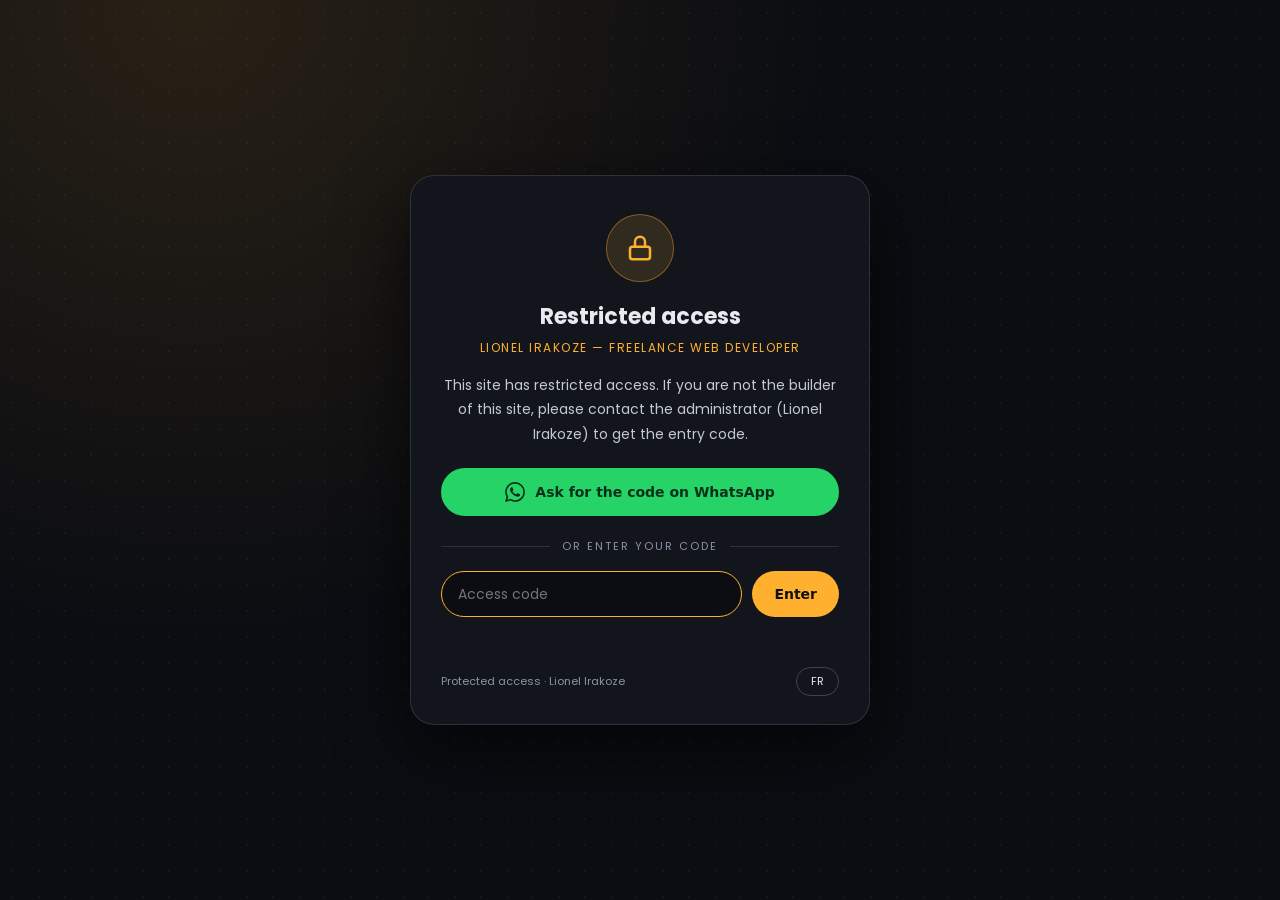
==== commit 234186bf: "Acces reserve" ====
--- a/index.html
+++ b/index.html
@@ -20,6 +20,8 @@
     <!-- Favicon -->
     <link rel="icon"
         href="data:image/svg+xml,%3Csvg xmlns='http://www.w3.org/2000/svg' viewBox='0 0 100 100'%3E%3Crect width='100' height='100' rx='22' fill='%230e0e10'/%3E%3Ctext x='50' y='70' font-size='62' font-family='Arial' font-weight='700' text-anchor='middle' fill='%23ffb02e'%3EL%3C/text%3E%3C/svg%3E" />
+
+    <script src="gate.js"></script>    
 
     <script>
         // Applique le thème avant l'affichage (évite le flash)
@@ -109,7 +111,7 @@
         <div class="about-grid">
             <div class="about-photo">
                 <span class="initial">L</span>
-                <img src="images/photo.webp" alt="Photo de Lionel Irakoze" onerror="this.remove()" />
+                <img src="images/photo.jpg" alt="Photo de Lionel Irakoze" onerror="this.remove()" />
             </div>
 
             <div class="about-text">
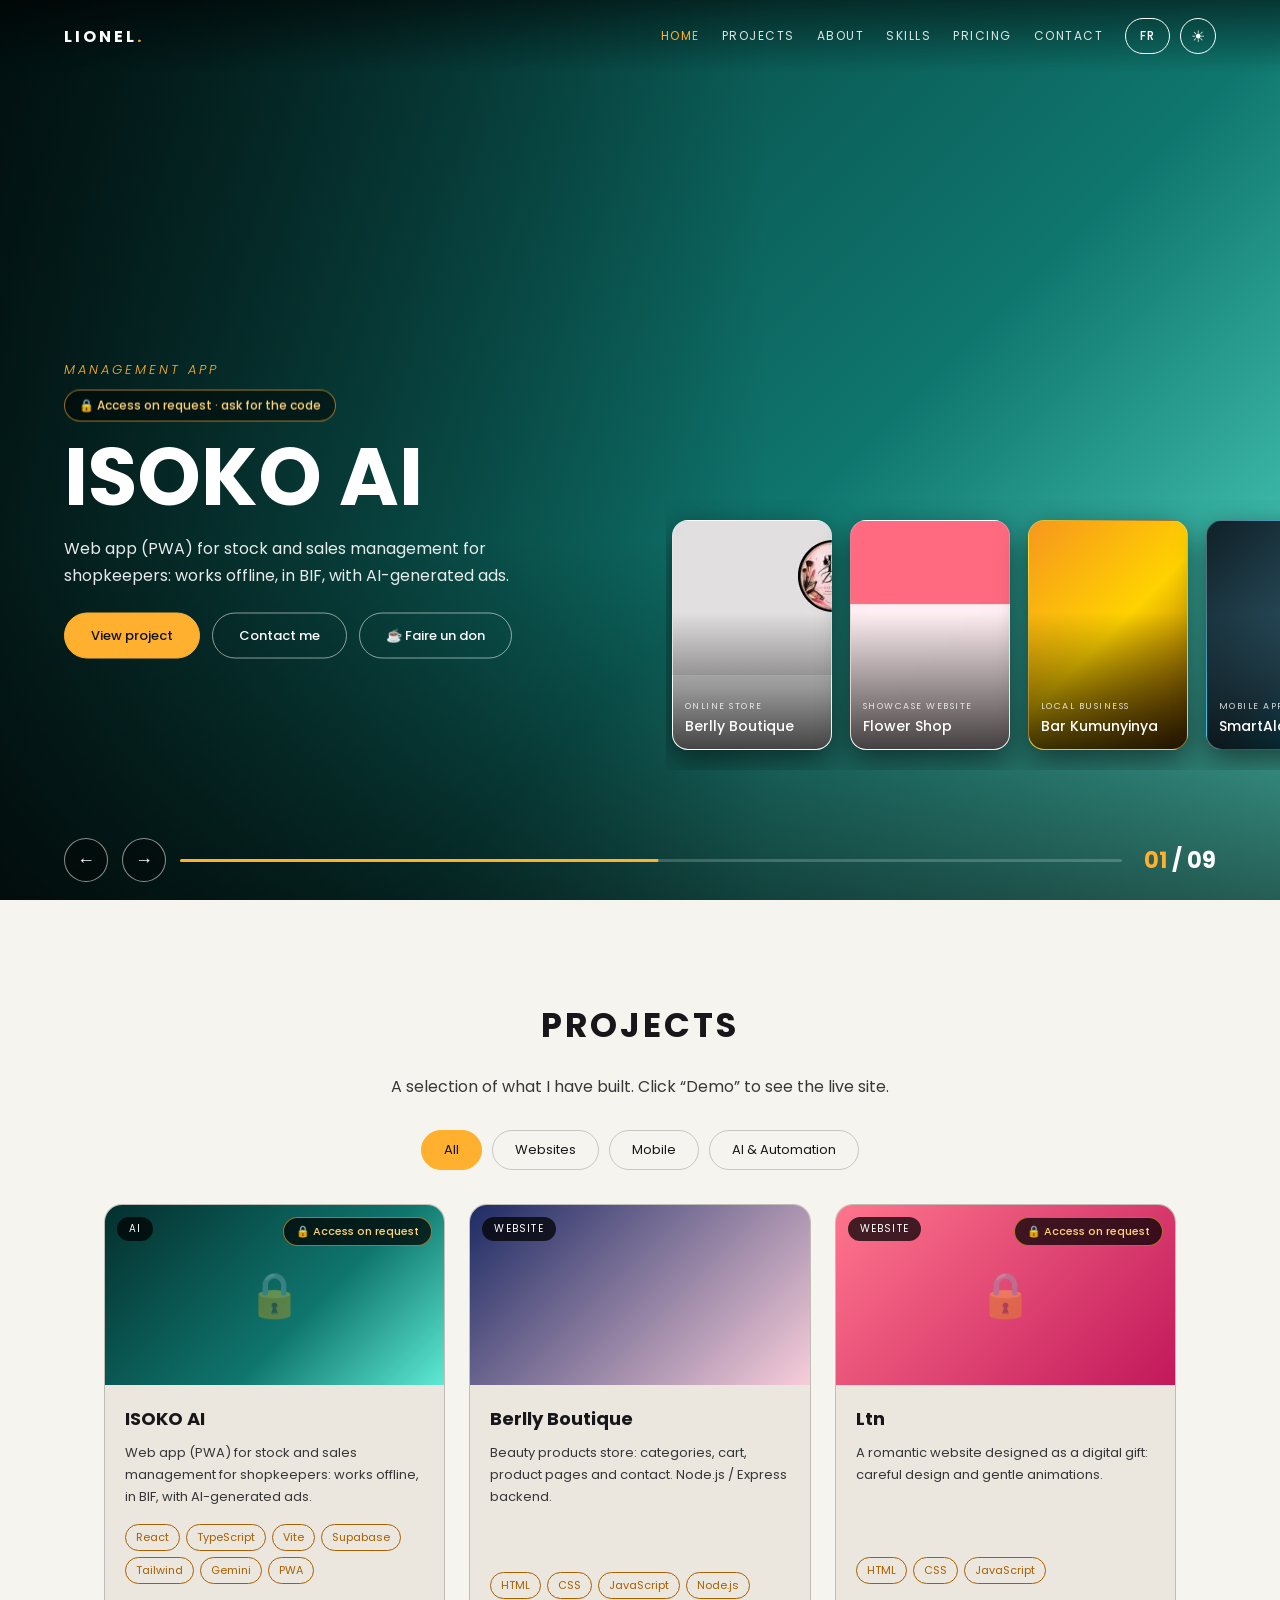
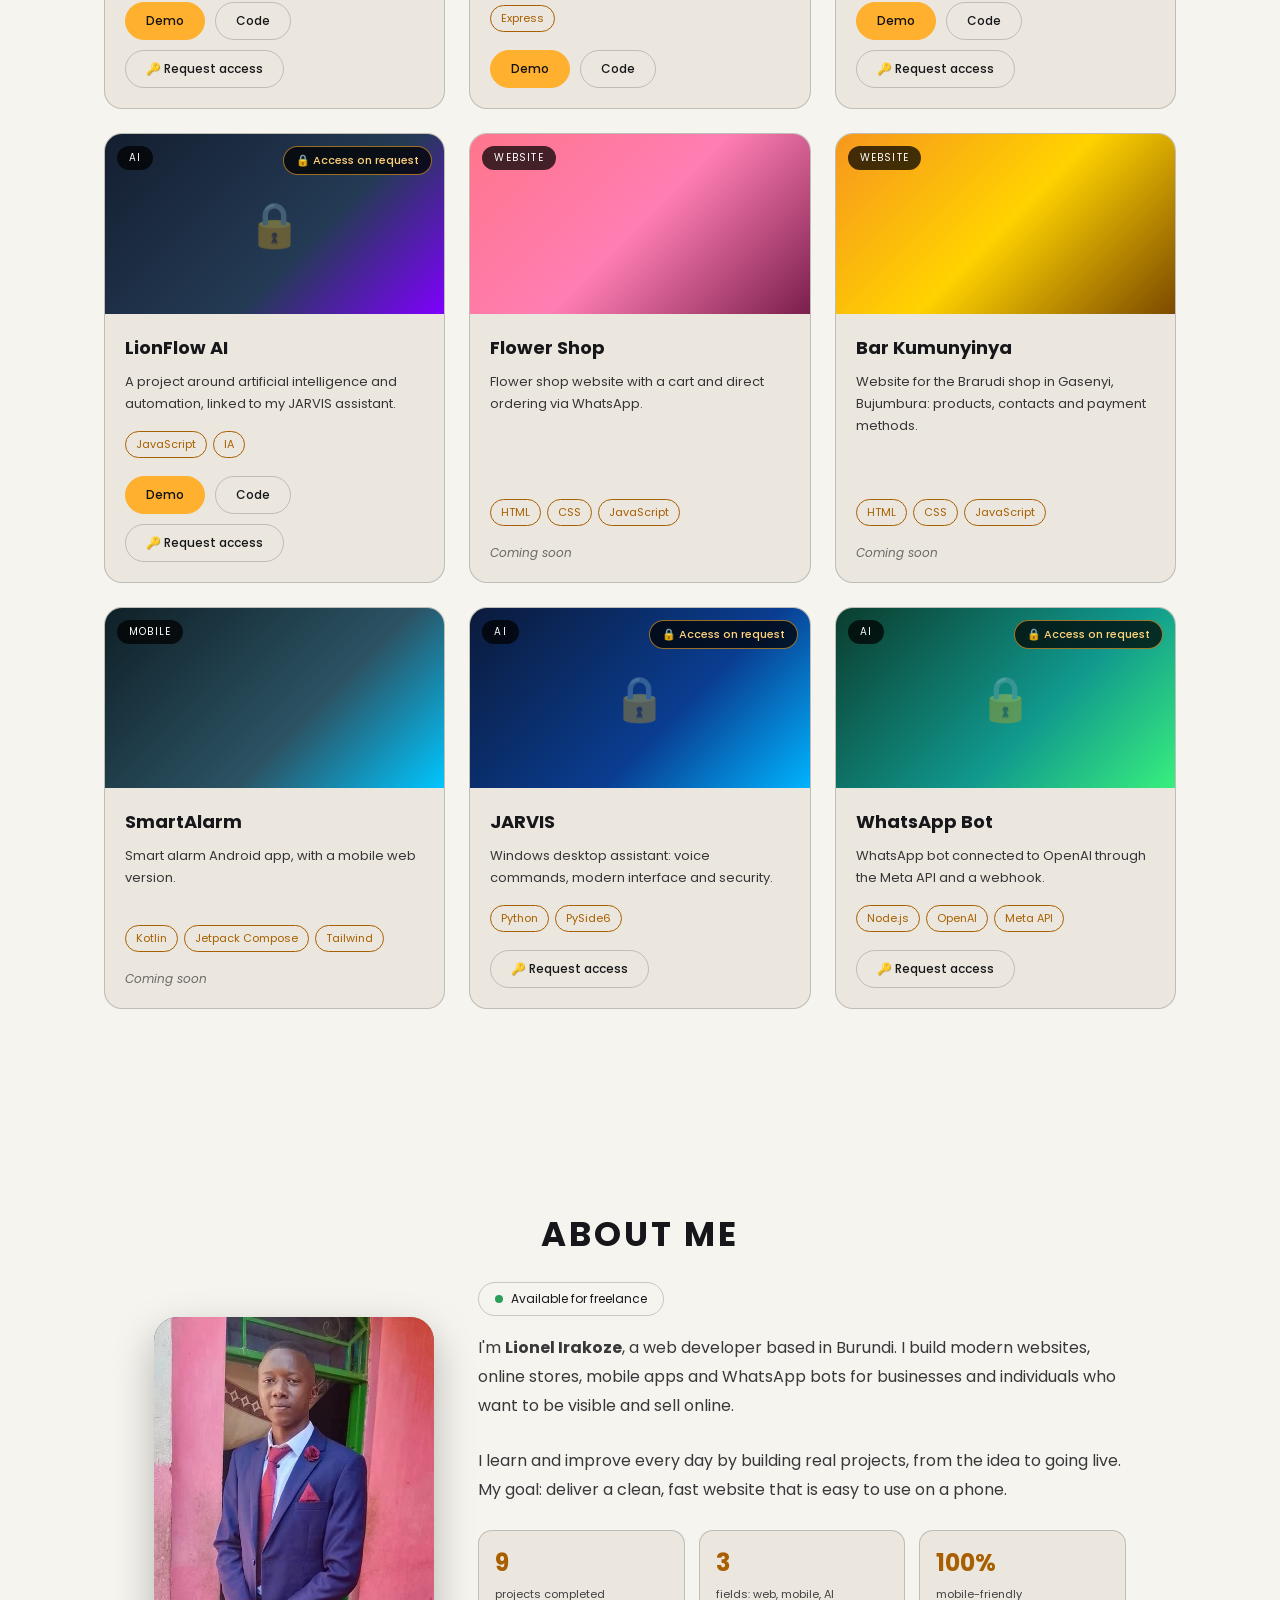
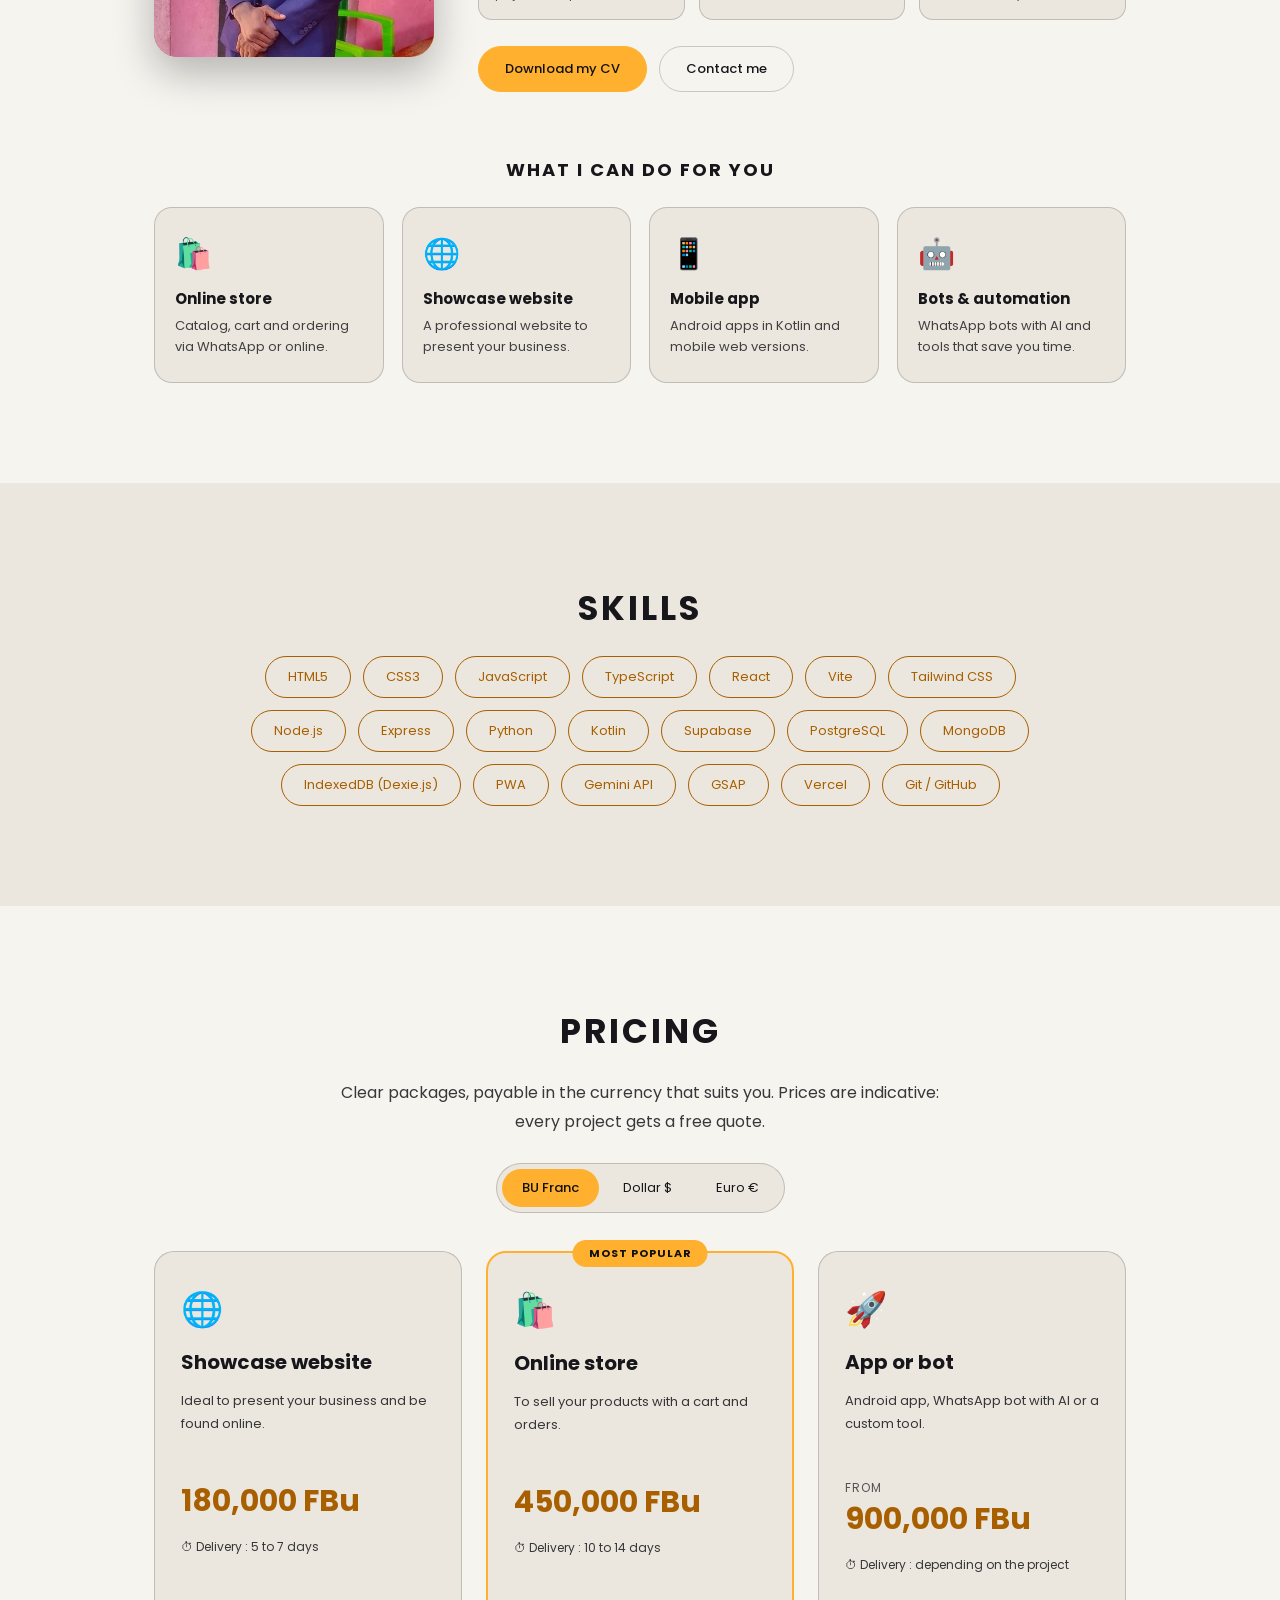
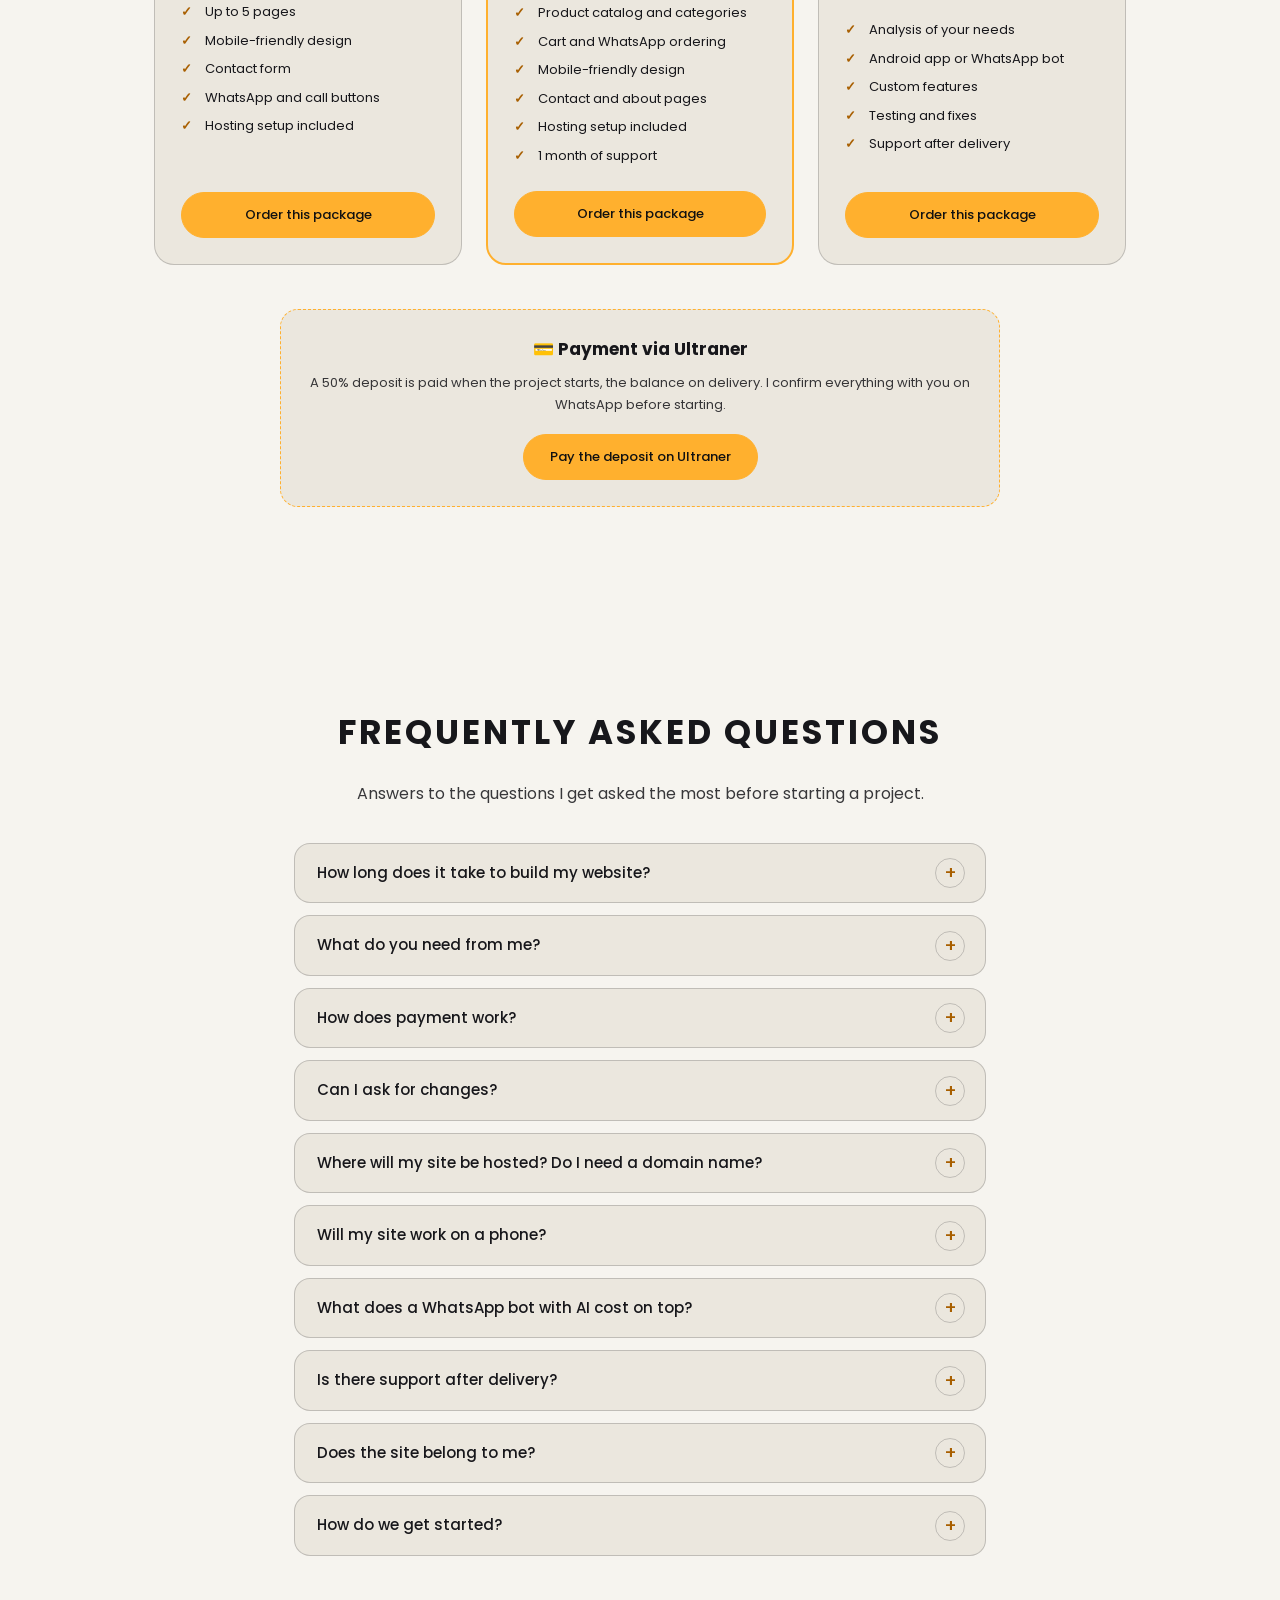
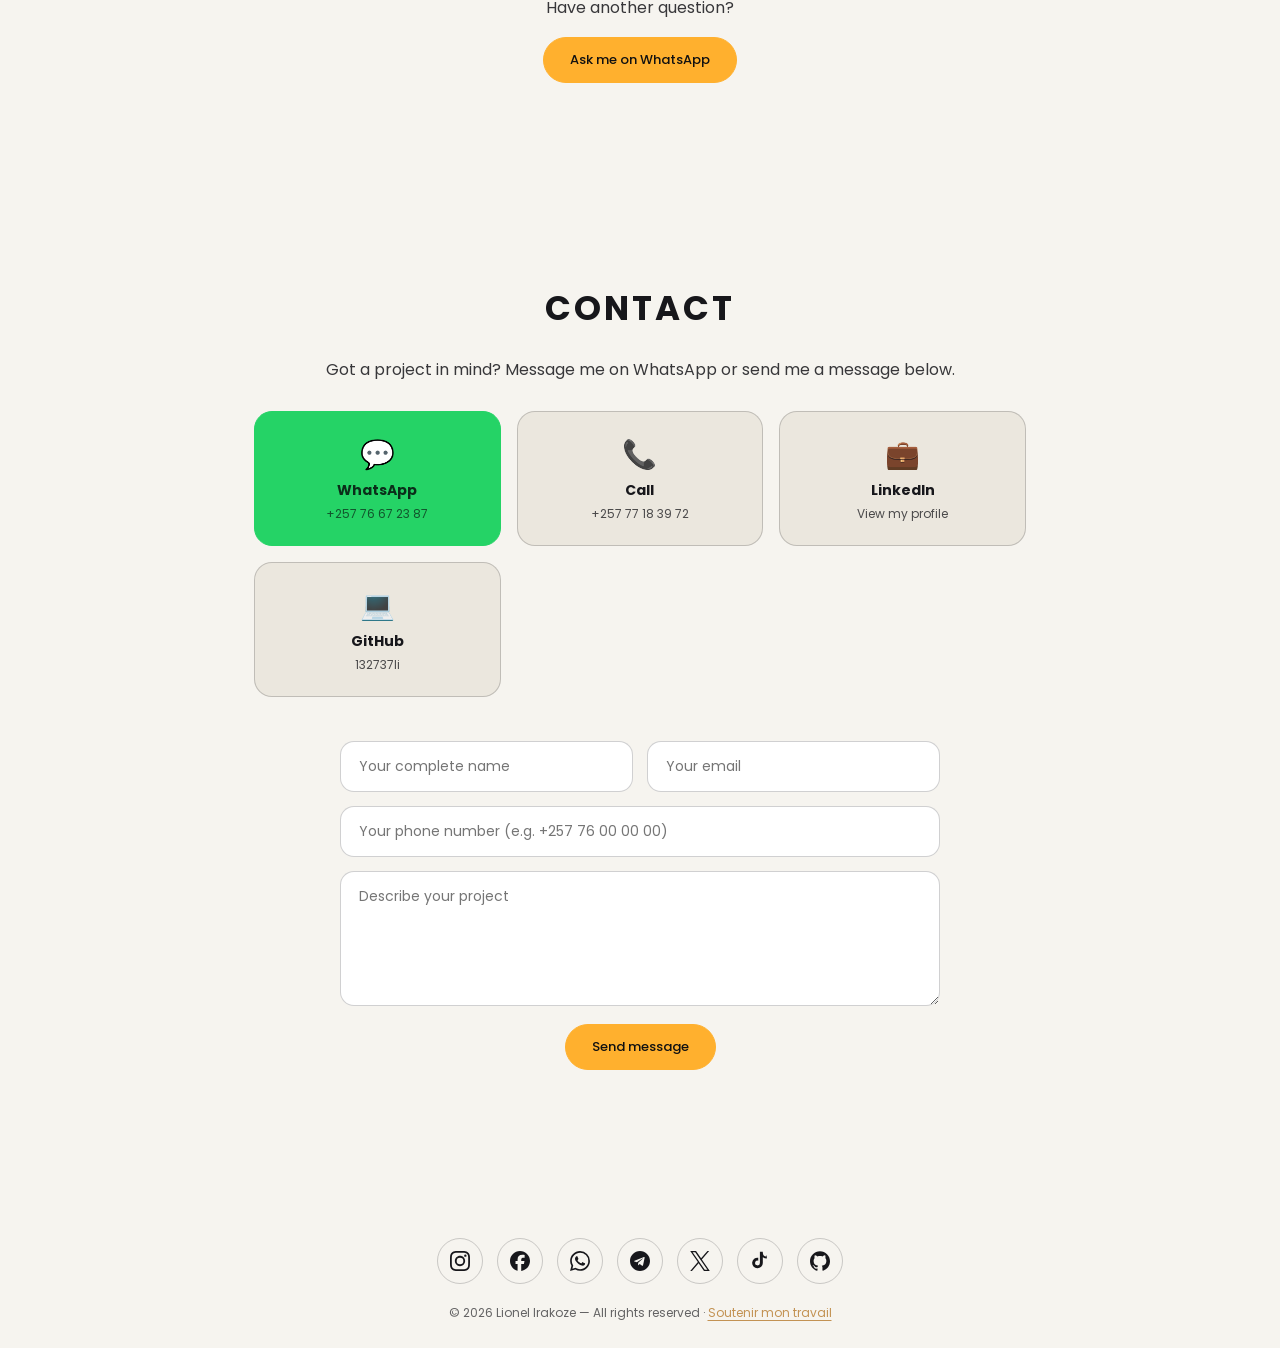
==== commit 2690a400: "Acces sur demande: pastilles et bouton WhatsApp" ====
--- a/index.html
+++ b/index.html
@@ -20,8 +20,6 @@
     <!-- Favicon -->
     <link rel="icon"
         href="data:image/svg+xml,%3Csvg xmlns='http://www.w3.org/2000/svg' viewBox='0 0 100 100'%3E%3Crect width='100' height='100' rx='22' fill='%230e0e10'/%3E%3Ctext x='50' y='70' font-size='62' font-family='Arial' font-weight='700' text-anchor='middle' fill='%23ffb02e'%3EL%3C/text%3E%3C/svg%3E" />
-
-    <script src="gate.js"></script>    
 
     <script>
         // Applique le thème avant l'affichage (évite le flash)
@@ -111,7 +109,7 @@
         <div class="about-grid">
             <div class="about-photo">
                 <span class="initial">L</span>
-                <img src="images/photo.jpg" alt="Photo de Lionel Irakoze" onerror="this.remove()" />
+                <img src="images/photo.webp" alt="Photo de Lionel Irakoze" onerror="this.remove()" />
             </div>
 
             <div class="about-text">
@@ -224,6 +222,10 @@
                 <input type="text" name="name" placeholder="Ton nom" data-i18n-ph="ph.name" required />
                 <input type="email" name="email" placeholder="Ton email" data-i18n-ph="ph.email" required />
             </div>
+            <div class="row">
+                <input type="tel" name="phone" inputmode="tel" autocomplete="tel"
+                    placeholder="Ton numéro de téléphone (ex : +257 76 00 00 00)" required />
+            </div>
             <textarea name="message" rows="5" placeholder="Décris ton projet" data-i18n-ph="ph.msg" required></textarea>
             <input type="text" name="website" class="hp" tabindex="-1" autocomplete="off" />
             <button type="submit" class="btn" id="form-btn" data-i18n="form.btn">Envoyer le message</button>
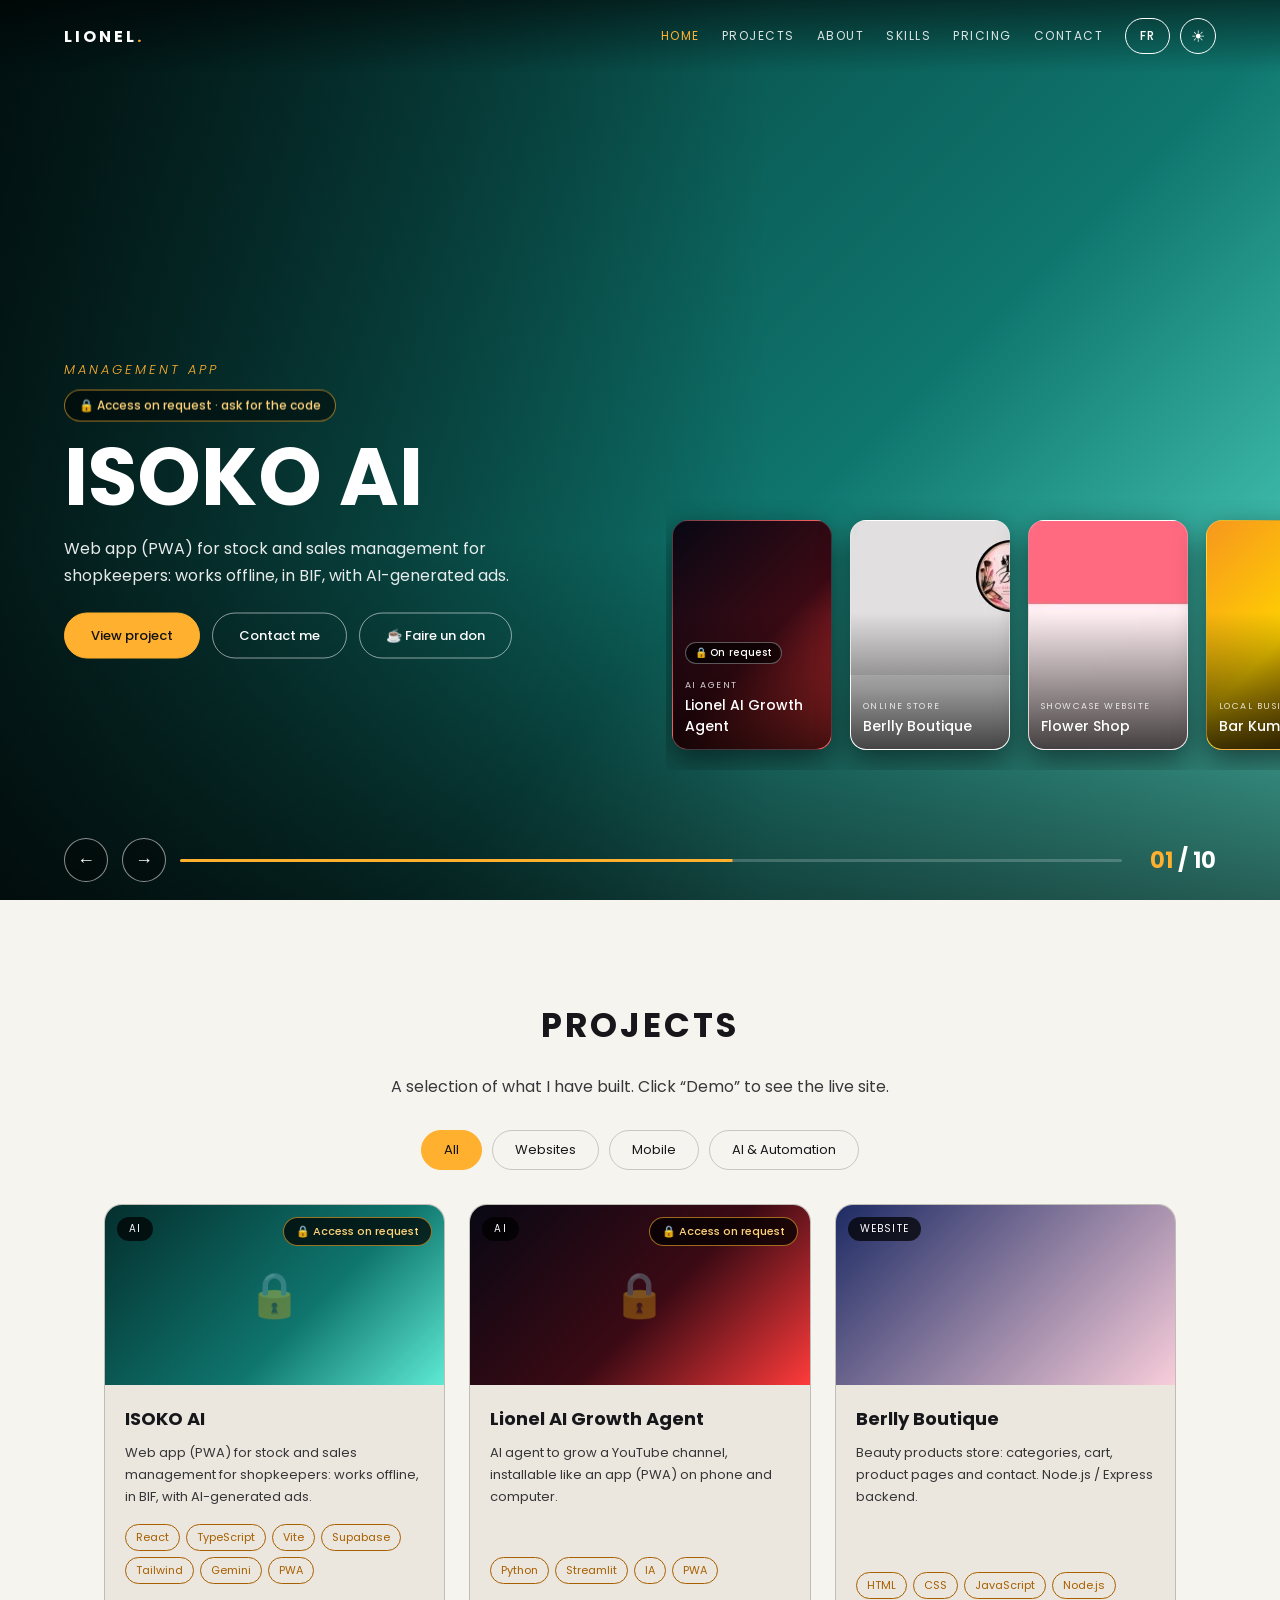
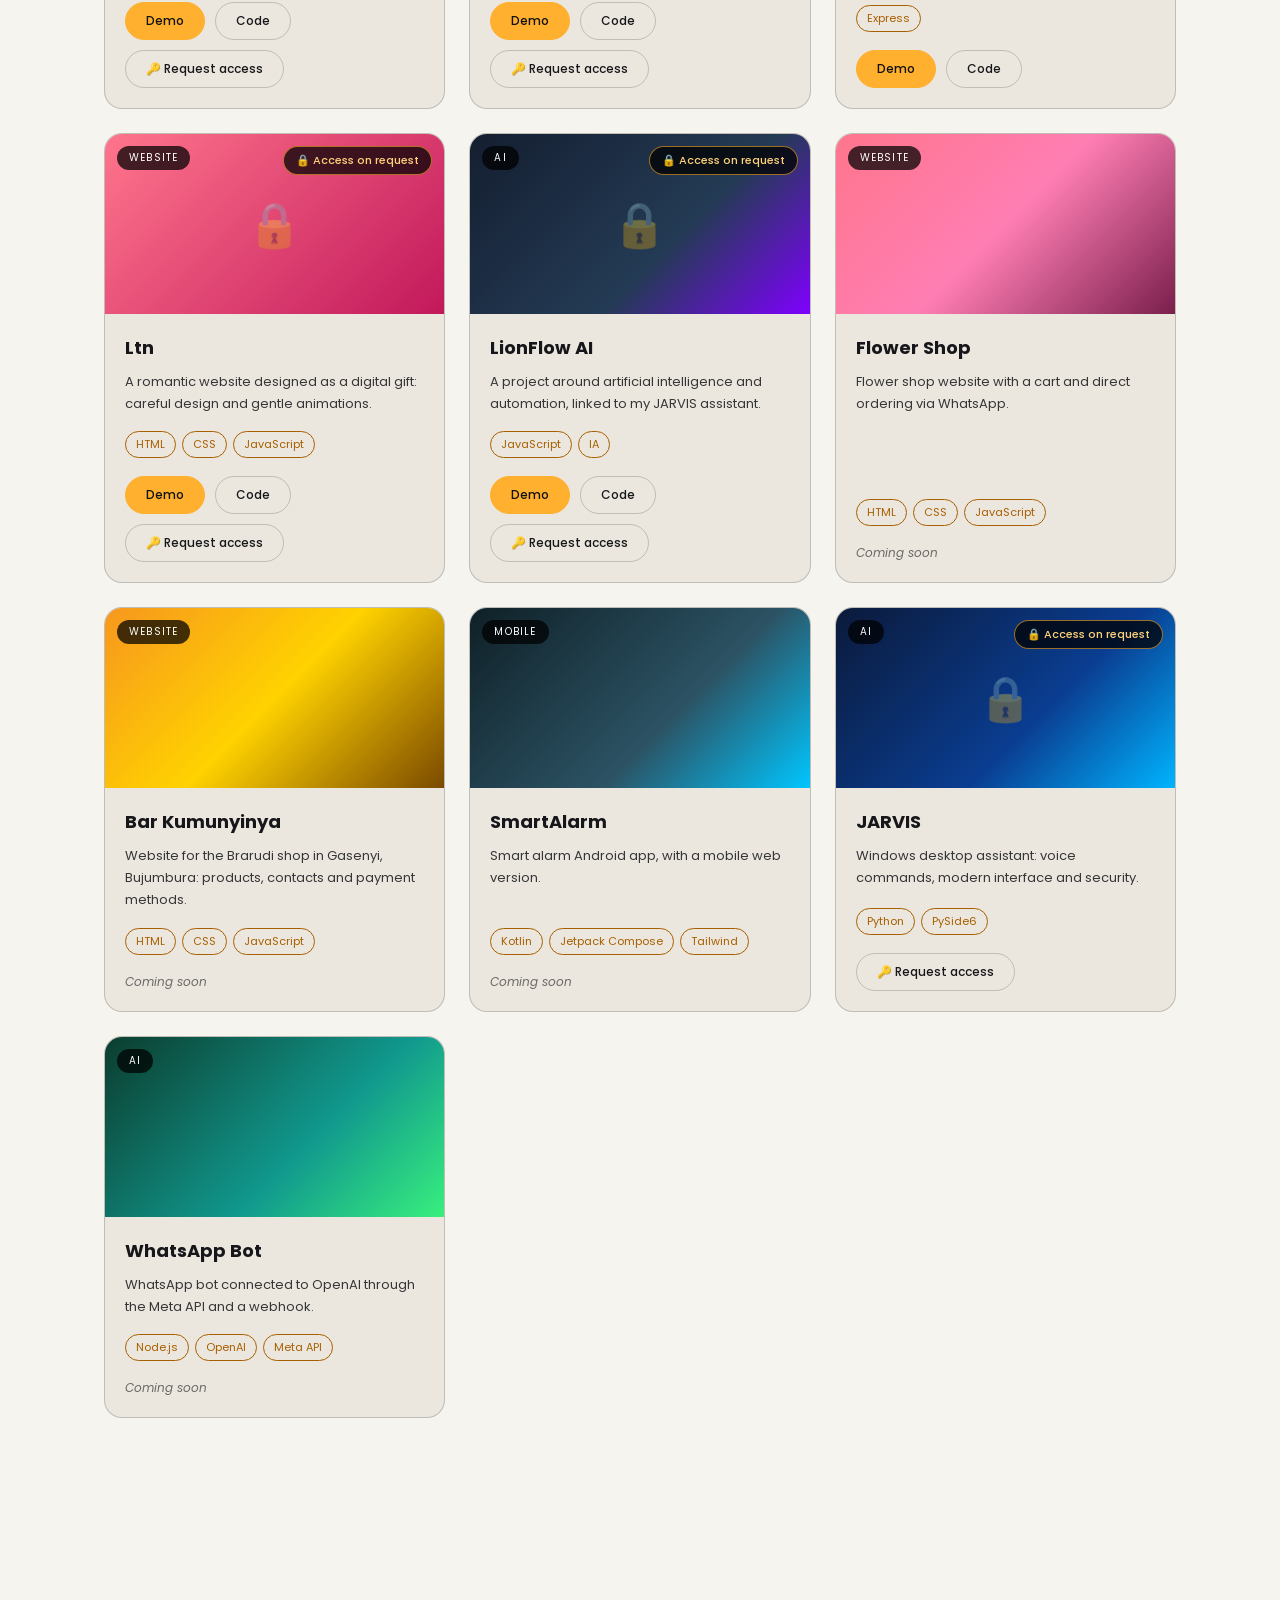
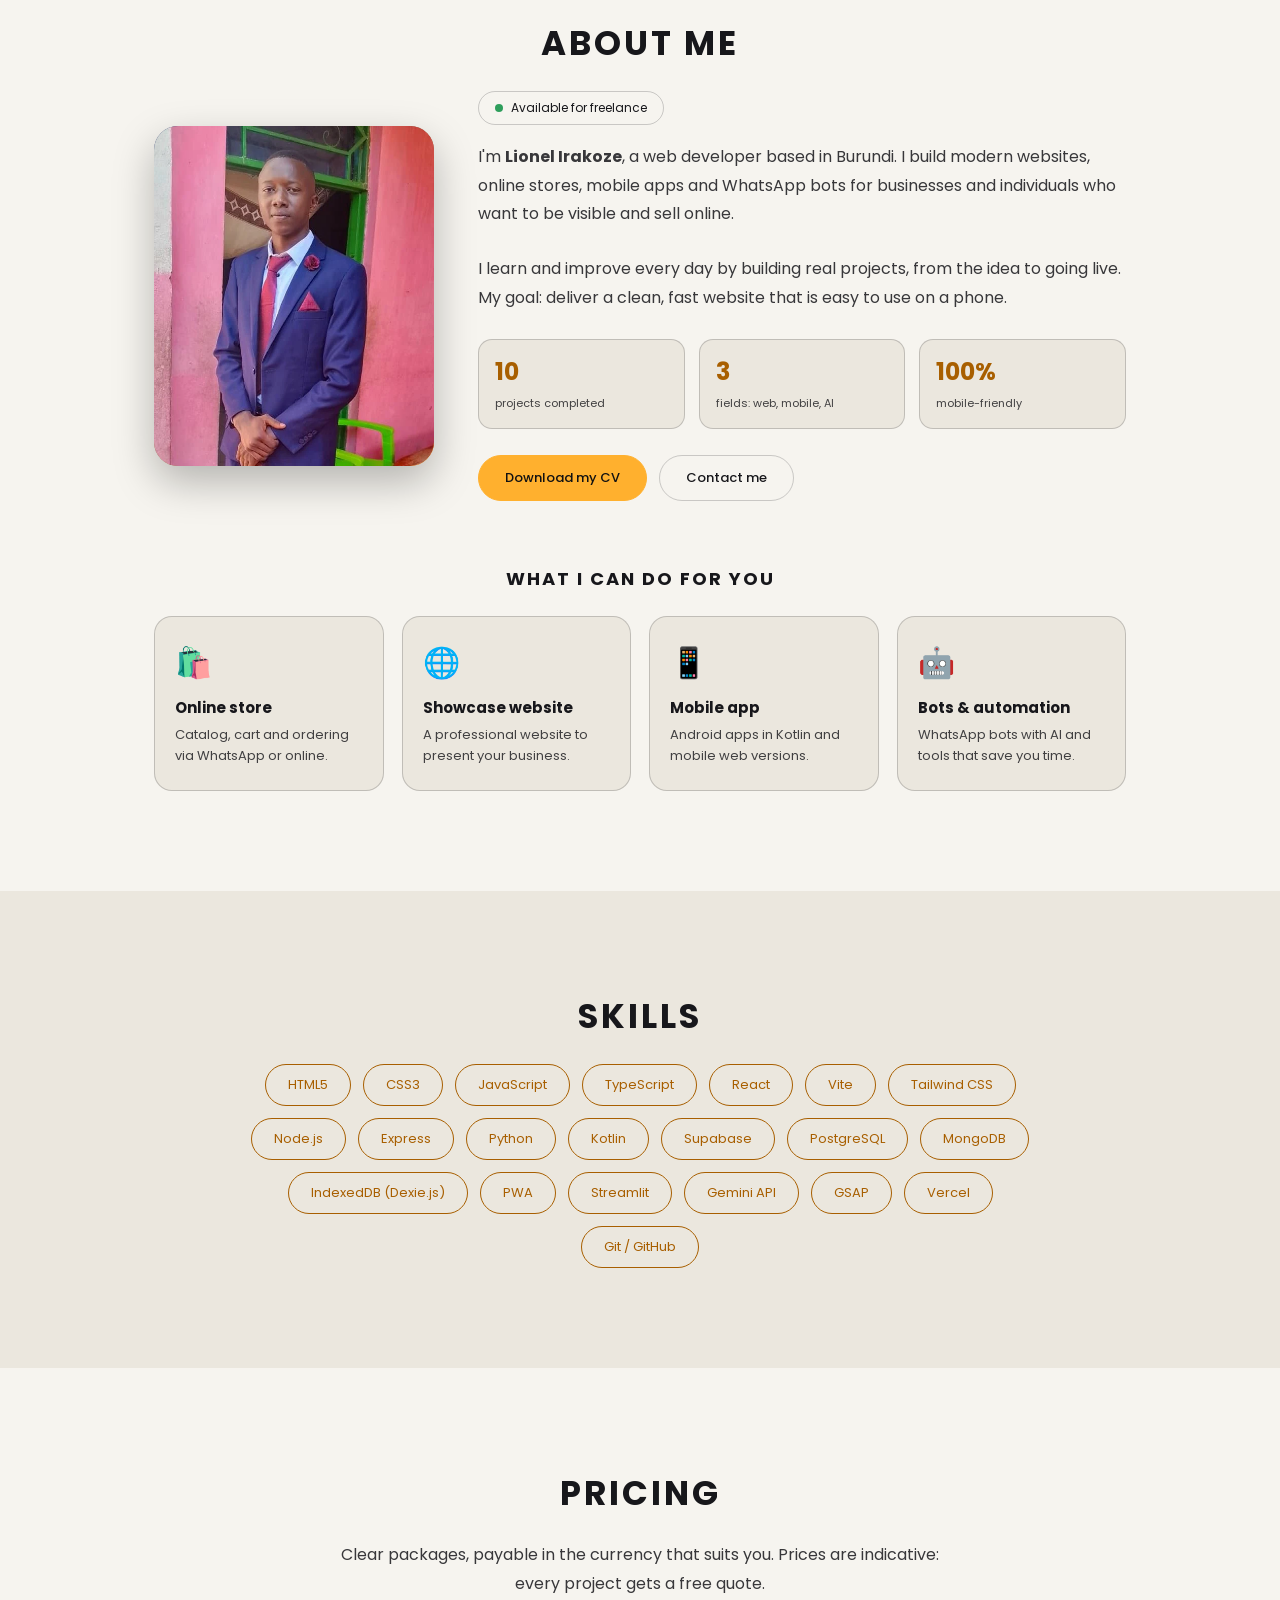
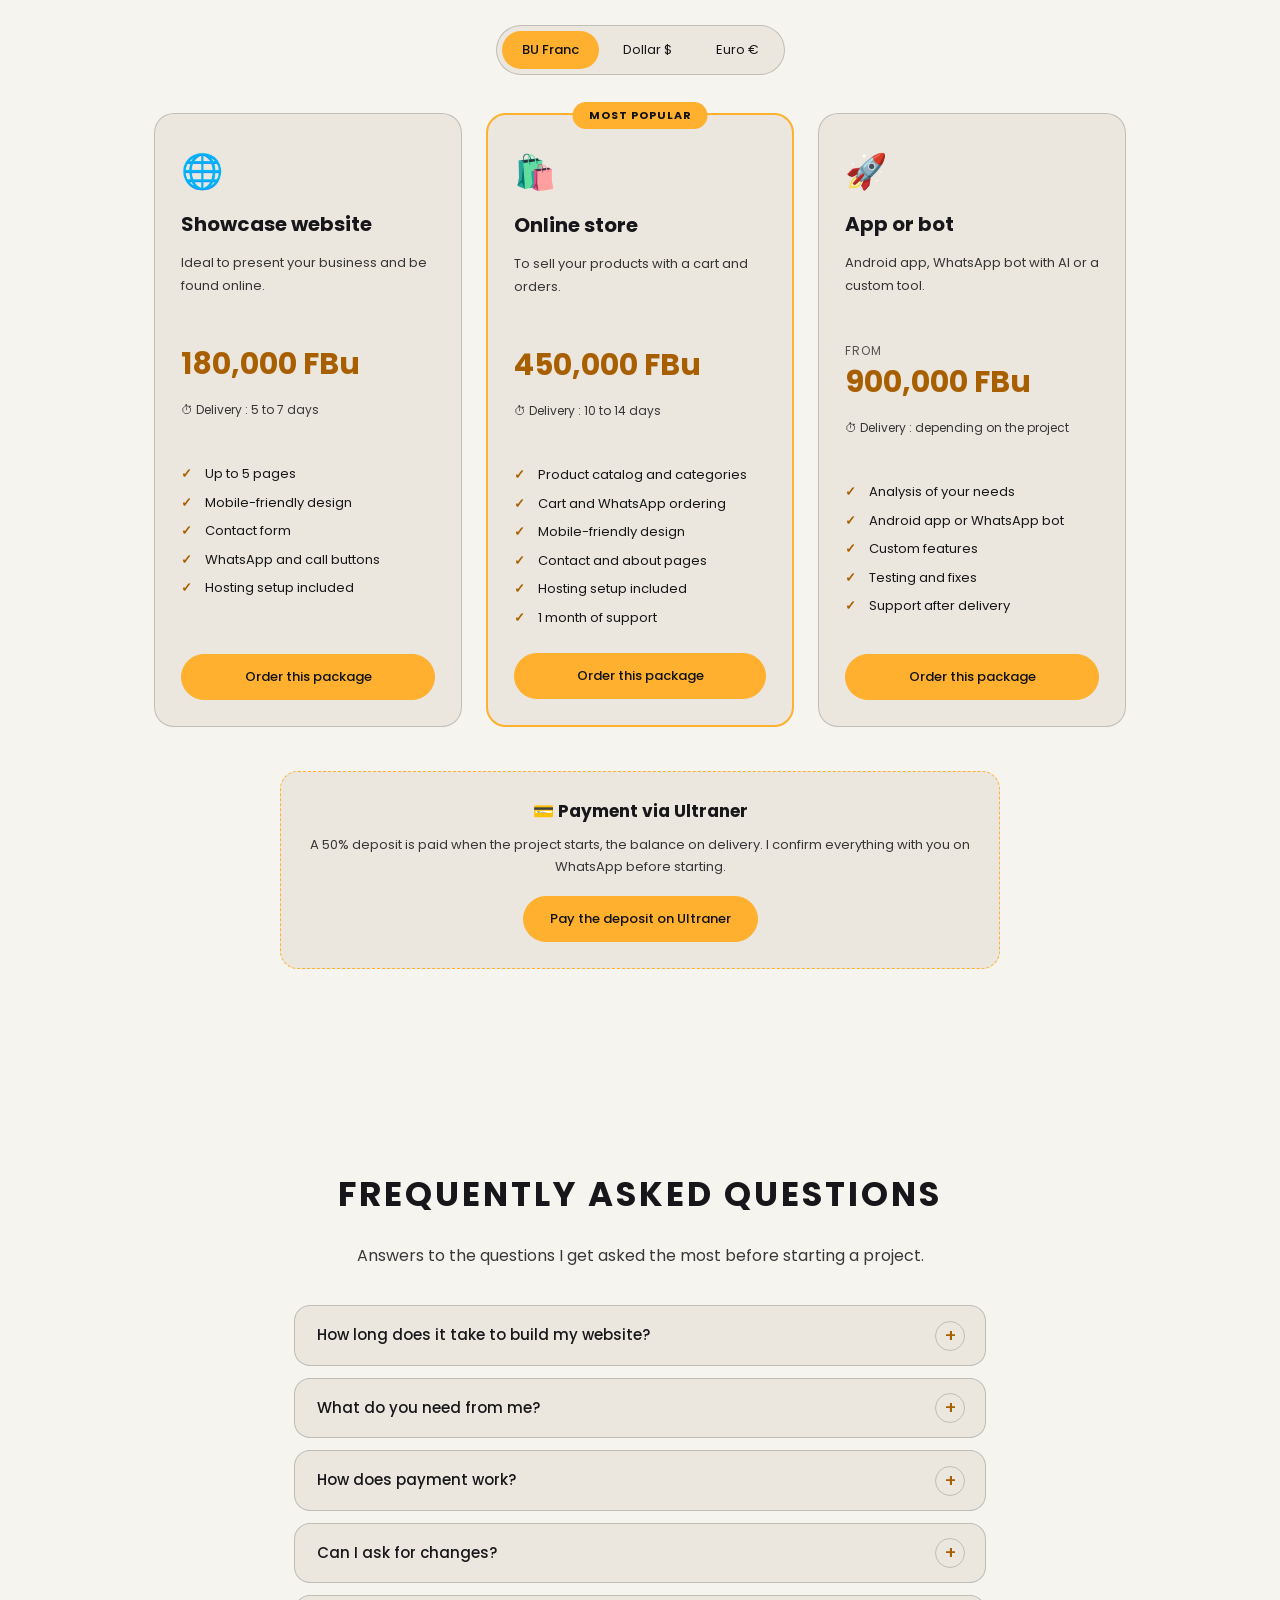
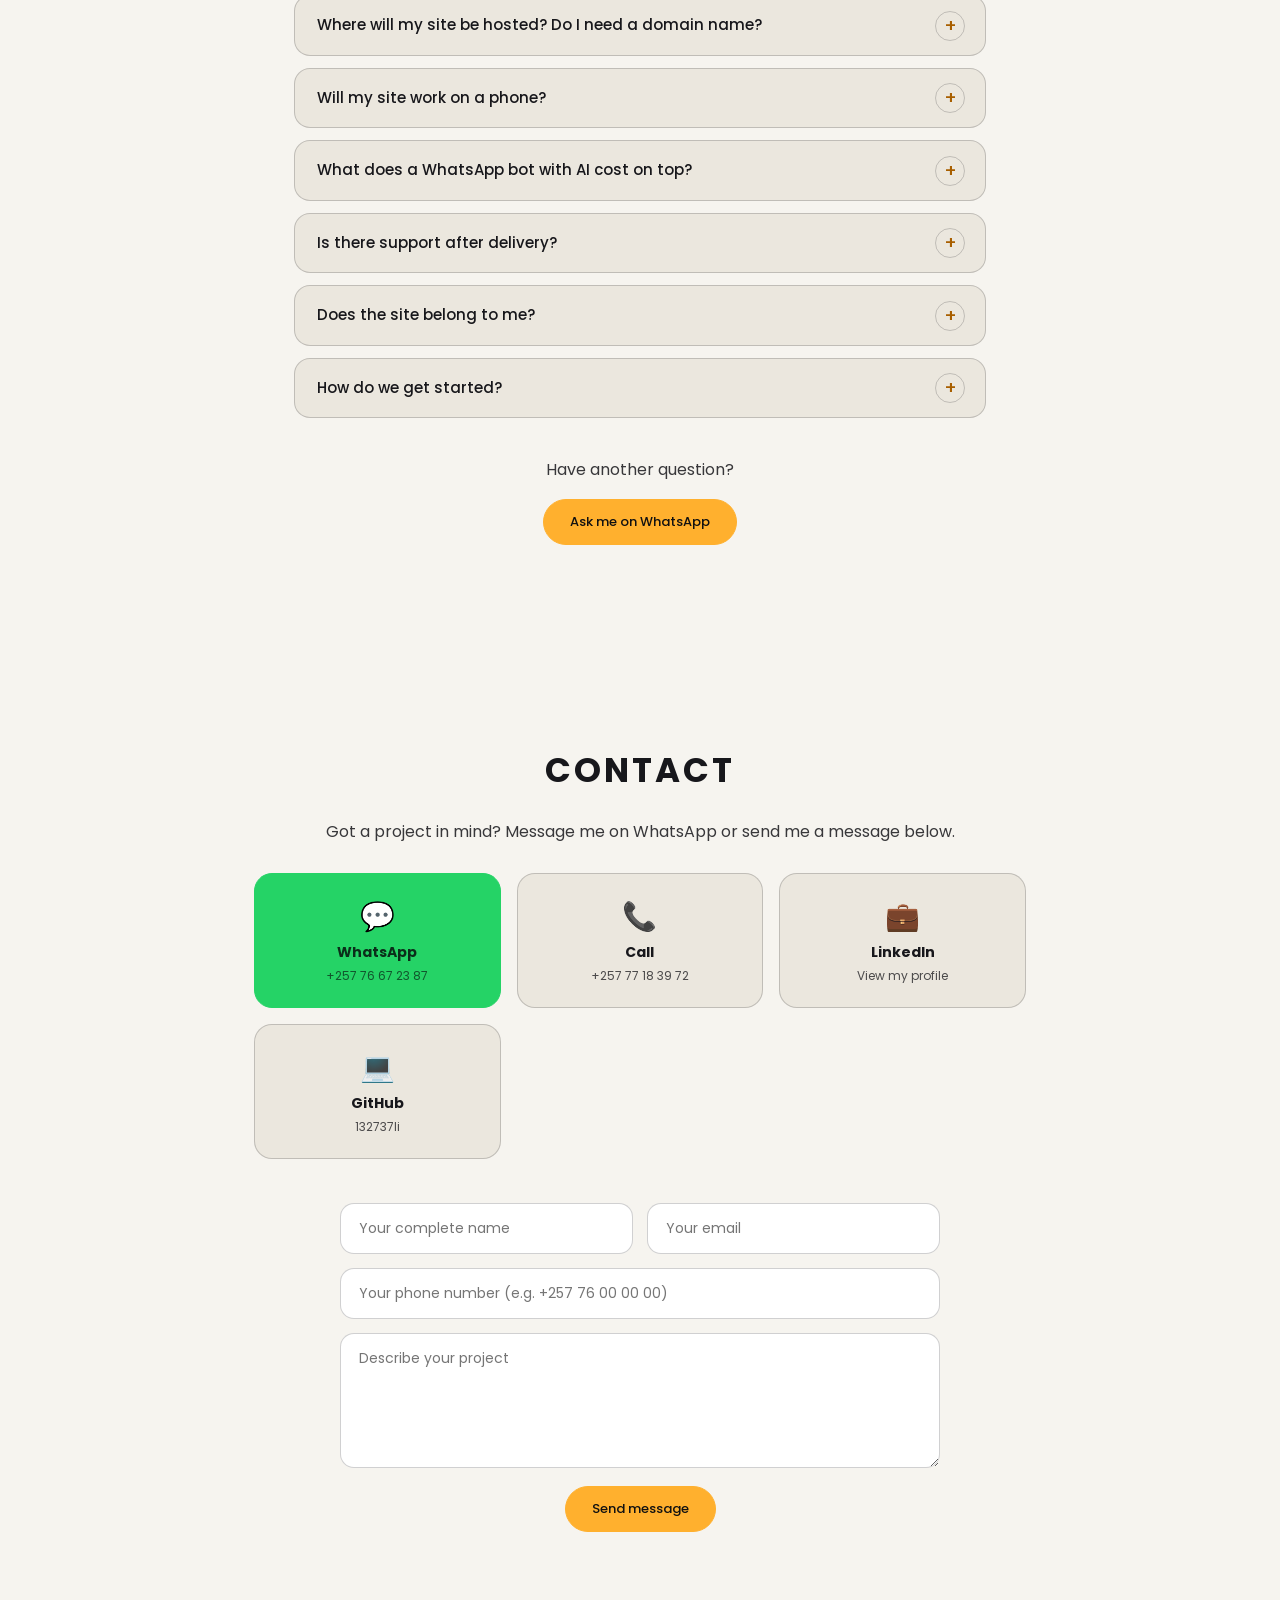
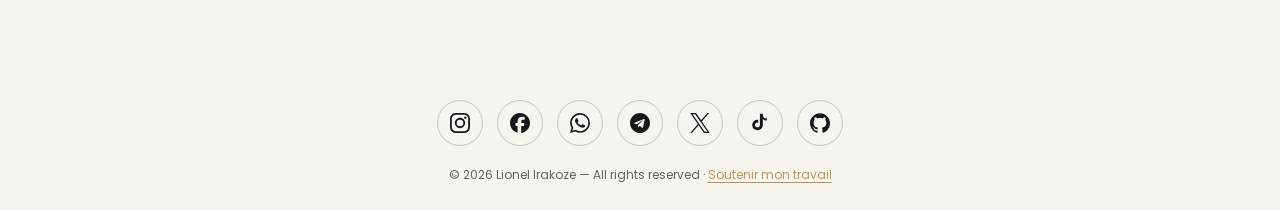
==== commit b4270871: "Growth Agent: projet prive, acces sur demande" ====
--- a/index.html
+++ b/index.html
@@ -1,259 +1,233 @@
 <!DOCTYPE html>
 <html lang="fr">
-
 <head>
-    <meta charset="UTF-8" />
-    <meta name="viewport" content="width=device-width, initial-scale=1.0" />
-    <title>Lionel Irakoze — Développeur Web Freelance</title>
-    <meta name="description"
-        content="Lionel Irakoze, développeur web freelance au Burundi : sites vitrines, boutiques en ligne, applications mobiles et bots WhatsApp. Disponible pour de nouveaux projets." />
-
-    <!-- Aperçu au partage (WhatsApp, LinkedIn...) -->
-    <meta property="og:type" content="website" />
-    <meta property="og:title" content="Lionel Irakoze — Développeur Web Freelance" />
-    <meta property="og:description"
-        content="Sites vitrines, boutiques en ligne, applications mobiles et bots WhatsApp. Découvre mes projets." />
-    <meta property="og:url" content="https://132737li.github.io/portfolio/" />
-    <meta property="og:image" content="https://132737li.github.io/portfolio/images/preview.jpg" />
-    <meta name="twitter:card" content="summary_large_image" />
-
-    <!-- Favicon -->
-    <link rel="icon"
-        href="data:image/svg+xml,%3Csvg xmlns='http://www.w3.org/2000/svg' viewBox='0 0 100 100'%3E%3Crect width='100' height='100' rx='22' fill='%230e0e10'/%3E%3Ctext x='50' y='70' font-size='62' font-family='Arial' font-weight='700' text-anchor='middle' fill='%23ffb02e'%3EL%3C/text%3E%3C/svg%3E" />
-
-    <script>
-        // Applique le thème avant l'affichage (évite le flash)
-        try {
-            const t = localStorage.getItem("theme");
-            if (t) document.documentElement.setAttribute("data-theme", t);
-        } catch (e) { }
-    </script>
-    <link rel="preconnect" href="https://fonts.googleapis.com" />
-    <link href="https://fonts.googleapis.com/css2?family=Poppins:ital,wght@0,300;0,500;0,700;1,400&display=swap"
-        rel="stylesheet" />
-    <link rel="stylesheet" href="style.css" />
-    <link rel="stylesheet" href="projects.css" />
-    <link rel="stylesheet" href="about.css" />
-    <link rel="stylesheet" href="extras.css" />
-    <link rel="stylesheet" href="pricing.css" />
-    <link rel="stylesheet" href="faq.css" />
-    <link rel="stylesheet" href="burger.css" />
-    <link rel="stylesheet" href="donate.css" />
-    <link rel="stylesheet" href="slider-fix.css" />
+  <meta charset="UTF-8" />
+  <meta name="viewport" content="width=device-width, initial-scale=1.0" />
+  <title>Lionel Irakoze — Développeur Web Freelance</title>
+  <meta name="description" content="Lionel Irakoze, développeur web freelance au Burundi : sites vitrines, boutiques en ligne, applications mobiles et bots WhatsApp. Disponible pour de nouveaux projets." />
+
+  <!-- Aperçu au partage (WhatsApp, LinkedIn...) -->
+  <meta property="og:type" content="website" />
+  <meta property="og:title" content="Lionel Irakoze — Développeur Web Freelance" />
+  <meta property="og:description" content="Sites vitrines, boutiques en ligne, applications mobiles et bots WhatsApp. Découvre mes projets." />
+  <meta property="og:url" content="https://132737li.github.io/portfolio/" />
+  <meta property="og:image" content="https://132737li.github.io/portfolio/images/preview.jpg" />
+  <meta name="twitter:card" content="summary_large_image" />
+
+  <!-- Favicon -->
+  <link rel="icon" href="data:image/svg+xml,%3Csvg xmlns='http://www.w3.org/2000/svg' viewBox='0 0 100 100'%3E%3Crect width='100' height='100' rx='22' fill='%230e0e10'/%3E%3Ctext x='50' y='70' font-size='62' font-family='Arial' font-weight='700' text-anchor='middle' fill='%23ffb02e'%3EL%3C/text%3E%3C/svg%3E" />
+
+  <script>
+    // Applique le thème avant l'affichage (évite le flash)
+    try {
+      const t = localStorage.getItem("theme");
+      if (t) document.documentElement.setAttribute("data-theme", t);
+    } catch (e) {}
+  </script>
+  <link rel="preconnect" href="https://fonts.googleapis.com" />
+  <link href="https://fonts.googleapis.com/css2?family=Poppins:ital,wght@0,300;0,500;0,700;1,400&display=swap" rel="stylesheet" />
+  <link rel="stylesheet" href="style.css" />
+  <link rel="stylesheet" href="projects.css" />
+  <link rel="stylesheet" href="about.css" />
+  <link rel="stylesheet" href="extras.css" />
+  <link rel="stylesheet" href="pricing.css" />
+  <link rel="stylesheet" href="faq.css" />
+  <link rel="stylesheet" href="burger.css" />
+  <link rel="stylesheet" href="donate.css" />
+  <link rel="stylesheet" href="slider-fix.css" />
 </head>
-
 <body>
-    <header class="nav" id="nav">
-        <a href="#home" class="logo">LIONEL<span>.</span></a>
-
-        <nav id="main-nav" class="nav-links" aria-label="Navigation principale">
-            <a href="#home" data-i18n="nav.home">Accueil</a>
-            <a href="#projects" data-i18n="nav.projects">Projets</a>
-            <a href="#about" data-i18n="nav.about">À propos</a>
-            <a href="#skills" data-i18n="nav.skills">Compétences</a>
-            <a href="#pricing" id="nav-pricing">Tarifs</a>
-            <a href="#contact" data-i18n="nav.contact">Contact</a>
-        </nav>
-
-        <div class="nav-tools">
-            <button id="lang-toggle" class="lang-toggle" aria-label="Changer de langue">EN</button>
-            <button id="theme-toggle" class="theme-toggle" aria-label="Changer de thème">☾</button>
-            <button id="burger" class="burger" aria-label="Ouvrir le menu" aria-expanded="false"
-                aria-controls="main-nav">
-                <span></span><span></span><span></span>
-            </button>
+  <header class="nav" id="nav">
+    <a href="#home" class="logo">LIONEL<span>.</span></a>
+
+    <nav id="main-nav" class="nav-links" aria-label="Navigation principale">
+      <a href="#home" data-i18n="nav.home">Accueil</a>
+      <a href="#projects" data-i18n="nav.projects">Projets</a>
+      <a href="#about" data-i18n="nav.about">À propos</a>
+      <a href="#skills" data-i18n="nav.skills">Compétences</a>
+      <a href="#pricing" id="nav-pricing">Tarifs</a>
+      <a href="#contact" data-i18n="nav.contact">Contact</a>
+    </nav>
+
+    <div class="nav-tools">
+      <button id="lang-toggle" class="lang-toggle" aria-label="Changer de langue">EN</button>
+      <button id="theme-toggle" class="theme-toggle" aria-label="Changer de thème">☾</button>
+      <button id="burger" class="burger" aria-label="Ouvrir le menu" aria-expanded="false" aria-controls="main-nav">
+        <span></span><span></span><span></span>
+      </button>
+    </div>
+  </header>
+
+  <!-- HERO / SLIDER -->
+  <section id="home" class="stage">
+    <div id="bg" class="bg"></div>
+
+    <div id="details" class="details">
+      <p class="eyebrow" id="d-cat"></p>
+      <h1 id="d-title"></h1>
+      <p class="desc" id="d-desc"></p>
+      <div class="actions">
+        <a id="d-link" class="btn" href="#projects" target="_blank" rel="noopener" data-i18n="hero.view">Voir le projet</a>
+        <a class="btn ghost" href="#contact" data-i18n="hero.contact">Me contacter</a>
+        <button type="button" class="btn ghost donate-btn" data-donate="hero">☕ Faire un don</button>
+      </div>
+    </div>
+
+    <div id="cards" class="cards"></div>
+
+    <div class="controls">
+      <button id="prev" aria-label="Précédent">&#8592;</button>
+      <button id="next" aria-label="Suivant">&#8594;</button>
+      <div class="progress"><div id="bar"></div></div>
+      <div class="counter"><span id="num">01</span> / <span id="total"></span></div>
+    </div>
+  </section>
+
+  <!-- PROJETS -->
+  <section id="projects" class="section projects">
+    <h2 data-i18n="proj.title">Projets</h2>
+    <p class="sub" data-i18n="proj.sub">Une sélection de ce que j'ai construit. Clique sur « Démo » pour voir le site en ligne.</p>
+    <div class="filters" id="filters"></div>
+    <div class="grid" id="grid"></div>
+  </section>
+
+  <!-- À PROPOS -->
+  <section id="about" class="section about">
+    <h2 data-i18n="about.title">À propos</h2>
+
+    <div class="about-grid">
+      <div class="about-photo">
+        <span class="initial">L</span>
+        <img src="images/photo.webp" alt="Photo de Lionel Irakoze" onerror="this.remove()" />
+      </div>
+
+      <div class="about-text">
+        <span class="badge"><i></i> <span data-i18n="about.badge">Disponible en freelance</span></span>
+        <p data-i18n="about.p1">
+          Je suis <strong>Lionel Irakoze</strong>, développeur web basé au Burundi.
+          Je crée des sites modernes, des boutiques en ligne, des applications mobiles
+          et des bots WhatsApp pour les commerces et les particuliers qui veulent
+          être visibles et vendre en ligne.
+        </p>
+        <p data-i18n="about.p2">
+          J'apprends et je progresse chaque jour en construisant des projets concrets,
+          de l'idée jusqu'à la mise en ligne. Mon objectif : te livrer un site propre,
+          rapide et facile à utiliser sur téléphone.
+        </p>
+
+        <div class="stats">
+          <div><strong>10</strong><span data-i18n="about.s1">projets réalisés</span></div>
+          <div><strong>3</strong><span data-i18n="about.s2">domaines : web, mobile, IA</span></div>
+          <div><strong>100%</strong><span data-i18n="about.s3">adapté au mobile</span></div>
         </div>
-    </header>
-
-    <!-- HERO / SLIDER -->
-    <section id="home" class="stage">
-        <div id="bg" class="bg"></div>
-
-        <div id="details" class="details">
-            <p class="eyebrow" id="d-cat"></p>
-            <h1 id="d-title"></h1>
-            <p class="desc" id="d-desc"></p>
-            <div class="actions">
-                <a id="d-link" class="btn" href="#projects" target="_blank" rel="noopener" data-i18n="hero.view">Voir le
-                    projet</a>
-                <a class="btn ghost" href="#contact" data-i18n="hero.contact">Me contacter</a>
-                <button type="button" class="btn ghost donate-btn" data-donate="hero">☕ Faire un don</button>
-            </div>
+
+        <div class="actions">
+          <a class="btn" href="cv.pdf" download data-i18n="about.cv">Télécharger mon CV</a>
+          <a class="btn ghost dark-text" href="#contact" data-i18n="about.contact">Me contacter</a>
         </div>
-
-        <div id="cards" class="cards"></div>
-
-        <div class="controls">
-            <button id="prev" aria-label="Précédent">&#8592;</button>
-            <button id="next" aria-label="Suivant">&#8594;</button>
-            <div class="progress">
-                <div id="bar"></div>
-            </div>
-            <div class="counter"><span id="num">01</span> / <span id="total"></span></div>
-        </div>
-    </section>
-
-    <!-- PROJETS -->
-    <section id="projects" class="section projects">
-        <h2 data-i18n="proj.title">Projets</h2>
-        <p class="sub" data-i18n="proj.sub">Une sélection de ce que j'ai construit. Clique sur « Démo » pour voir le
-            site en ligne.</p>
-        <div class="filters" id="filters"></div>
-        <div class="grid" id="grid"></div>
-    </section>
-
-    <!-- À PROPOS -->
-    <section id="about" class="section about">
-        <h2 data-i18n="about.title">À propos</h2>
-
-        <div class="about-grid">
-            <div class="about-photo">
-                <span class="initial">L</span>
-                <img src="images/photo.webp" alt="Photo de Lionel Irakoze" onerror="this.remove()" />
-            </div>
-
-            <div class="about-text">
-                <span class="badge"><i></i> <span data-i18n="about.badge">Disponible en freelance</span></span>
-                <p data-i18n="about.p1">
-                    Je suis <strong>Lionel Irakoze</strong>, développeur web basé au Burundi.
-                    Je crée des sites modernes, des boutiques en ligne, des applications mobiles
-                    et des bots WhatsApp pour les commerces et les particuliers qui veulent
-                    être visibles et vendre en ligne.
-                </p>
-                <p data-i18n="about.p2">
-                    J'apprends et je progresse chaque jour en construisant des projets concrets,
-                    de l'idée jusqu'à la mise en ligne. Mon objectif : te livrer un site propre,
-                    rapide et facile à utiliser sur téléphone.
-                </p>
-
-                <div class="stats">
-                    <div><strong>9</strong><span data-i18n="about.s1">projets réalisés</span></div>
-                    <div><strong>3</strong><span data-i18n="about.s2">domaines : web, mobile, IA</span></div>
-                    <div><strong>100%</strong><span data-i18n="about.s3">adapté au mobile</span></div>
-                </div>
-
-                <div class="actions">
-                    <a class="btn" href="cv.pdf" download data-i18n="about.cv">Télécharger mon CV</a>
-                    <a class="btn ghost dark-text" href="#contact" data-i18n="about.contact">Me contacter</a>
-                </div>
-            </div>
-        </div>
-
-        <h3 class="sub-title" data-i18n="about.offer">Ce que je peux faire pour toi</h3>
-        <div class="services">
-            <div class="service"><span>🛍️</span>
-                <h4 data-i18n="svc1.t">Boutique en ligne</h4>
-                <p data-i18n="svc1.d">Catalogue, panier et commande par WhatsApp ou en ligne.</p>
-            </div>
-            <div class="service"><span>🌐</span>
-                <h4 data-i18n="svc2.t">Site vitrine</h4>
-                <p data-i18n="svc2.d">Un site professionnel pour présenter ton activité.</p>
-            </div>
-            <div class="service"><span>📱</span>
-                <h4 data-i18n="svc3.t">Application mobile</h4>
-                <p data-i18n="svc3.d">Applications Android en Kotlin et versions web mobiles.</p>
-            </div>
-            <div class="service"><span>🤖</span>
-                <h4 data-i18n="svc4.t">Bot et automatisation</h4>
-                <p data-i18n="svc4.d">Bots WhatsApp avec IA et outils qui te font gagner du temps.</p>
-            </div>
-        </div>
-    </section>
-
-    <!-- COMPÉTENCES -->
-    <section id="skills" class="section dark">
-        <h2 data-i18n="skills.title">Compétences</h2>
-        <div class="skills">
-            <span>HTML5</span><span>CSS3</span><span>JavaScript</span><span>TypeScript</span>
-            <span>React</span><span>Vite</span><span>Tailwind CSS</span>
-            <span>Node.js</span><span>Express</span><span>Python</span><span>Kotlin</span>
-            <span>Supabase</span><span>PostgreSQL</span><span>MongoDB</span><span>IndexedDB (Dexie.js)</span>
-            <span>PWA</span><span>Gemini API</span><span>GSAP</span><span>Vercel</span><span>Git / GitHub</span>
-        </div>
-    </section>
-
-    <!-- TARIFS -->
-    <section id="pricing" class="section pricing">
-        <h2 id="pr-title">Tarifs</h2>
-        <p class="sub" id="pr-sub"></p>
-        <div class="cur-switch" id="cur-switch"></div>
-        <div class="plans" id="plans"></div>
-        <div class="pay-box" id="pay-box"></div>
-    </section>
-
-    <!-- FAQ -->
-    <section id="faq" class="section faq">
-        <h2 id="faq-title">FAQ</h2>
-        <p class="sub" id="faq-sub"></p>
-        <div class="faq-list" id="faq-list"></div>
-        <div class="faq-cta" id="faq-cta"></div>
-    </section>
-
-    <!-- AVIS CLIENTS (caché tant qu'il n'y a aucun témoignage dans testimonials.js) -->
-    <section id="reviews" class="section reviews" hidden>
-        <h2 data-i18n="rev.title">Avis clients</h2>
-        <p class="sub" data-i18n="rev.sub">Ce que disent les personnes avec qui j'ai travaillé.</p>
-        <div class="reviews-grid" id="reviews-grid"></div>
-    </section>
-
-    <!-- CONTACT -->
-    <section id="contact" class="section">
-        <h2 data-i18n="contact.title">Contact</h2>
-        <p data-i18n="contact.sub">Un projet en tête ? Écris-moi sur WhatsApp ou envoie-moi un message ci-dessous.</p>
-
-        <div class="contact-links">
-            <a id="wa-link" class="c-link wa" href="https://wa.me/25776672387" target="_blank" rel="noopener">
-                <span>💬</span><b>WhatsApp</b><small>+257 76 67 23 87</small>
-            </a>
-            <a class="c-link" href="tel:+25777183972">
-                <span>📞</span><b data-i18n="c.call">Appeler</b><small>+257 77 18 39 72</small>
-            </a>
-            <a class="c-link" href="https://www.linkedin.com/in/lionel-irakoze-032601434" target="_blank"
-                rel="noopener">
-                <span>💼</span><b>LinkedIn</b><small data-i18n="c.linkedin">Voir mon profil</small>
-            </a>
-            <a class="c-link" href="https://github.com/132737li" target="_blank" rel="noopener">
-                <span>💻</span><b>GitHub</b><small>132737li</small>
-            </a>
-        </div>
-
-        <form id="contact-form" class="form" novalidate>
-            <div class="row">
-                <input type="text" name="name" placeholder="Ton nom" data-i18n-ph="ph.name" required />
-                <input type="email" name="email" placeholder="Ton email" data-i18n-ph="ph.email" required />
-            </div>
-            <div class="row">
-                <input type="tel" name="phone" inputmode="tel" autocomplete="tel"
-                    placeholder="Ton numéro de téléphone (ex : +257 76 00 00 00)" required />
-            </div>
-            <textarea name="message" rows="5" placeholder="Décris ton projet" data-i18n-ph="ph.msg" required></textarea>
-            <input type="text" name="website" class="hp" tabindex="-1" autocomplete="off" />
-            <button type="submit" class="btn" id="form-btn" data-i18n="form.btn">Envoyer le message</button>
-            <p id="form-status" class="form-status" role="status"></p>
-        </form>
-    </section>
-
-    <!-- PIED DE PAGE + RÉSEAUX SOCIAUX (liens à modifier dans social.js) -->
-    <footer class="site-footer">
-        <div id="socials"></div>
-        <p class="copy">
-            © <span id="year"></span> Lionel Irakoze — <span data-i18n="footer.rights">Tous droits réservés</span>
-            · <button type="button" class="link-btn" data-donate="footer">Soutenir mon travail</button>
-        </p>
-    </footer>
-
-    <script src="https://cdnjs.cloudflare.com/ajax/libs/gsap/3.12.5/gsap.min.js"></script>
-    <script src="script.js"></script>
-    <script src="i18n.js"></script>
-    <script src="projects.js"></script>
-    <script src="pricing.js"></script>
-    <script src="faq.js"></script>
-    <script src="testimonials.js"></script>
-    <script src="burger.js"></script>
-    <script src="donate.js"></script>
-    <script src="social.js"></script>
-    <script src="slider-fix.js"></script>
-    <script src="thanks.js"></script>
+      </div>
+    </div>
+
+    <h3 class="sub-title" data-i18n="about.offer">Ce que je peux faire pour toi</h3>
+    <div class="services">
+      <div class="service"><span>🛍️</span><h4 data-i18n="svc1.t">Boutique en ligne</h4><p data-i18n="svc1.d">Catalogue, panier et commande par WhatsApp ou en ligne.</p></div>
+      <div class="service"><span>🌐</span><h4 data-i18n="svc2.t">Site vitrine</h4><p data-i18n="svc2.d">Un site professionnel pour présenter ton activité.</p></div>
+      <div class="service"><span>📱</span><h4 data-i18n="svc3.t">Application mobile</h4><p data-i18n="svc3.d">Applications Android en Kotlin et versions web mobiles.</p></div>
+      <div class="service"><span>🤖</span><h4 data-i18n="svc4.t">Bot et automatisation</h4><p data-i18n="svc4.d">Bots WhatsApp avec IA et outils qui te font gagner du temps.</p></div>
+    </div>
+  </section>
+
+  <!-- COMPÉTENCES -->
+  <section id="skills" class="section dark">
+    <h2 data-i18n="skills.title">Compétences</h2>
+    <div class="skills">
+      <span>HTML5</span><span>CSS3</span><span>JavaScript</span><span>TypeScript</span>
+      <span>React</span><span>Vite</span><span>Tailwind CSS</span>
+      <span>Node.js</span><span>Express</span><span>Python</span><span>Kotlin</span>
+      <span>Supabase</span><span>PostgreSQL</span><span>MongoDB</span><span>IndexedDB (Dexie.js)</span>
+      <span>PWA</span><span>Streamlit</span><span>Gemini API</span><span>GSAP</span><span>Vercel</span><span>Git / GitHub</span>
+    </div>
+  </section>
+
+  <!-- TARIFS -->
+  <section id="pricing" class="section pricing">
+    <h2 id="pr-title">Tarifs</h2>
+    <p class="sub" id="pr-sub"></p>
+    <div class="cur-switch" id="cur-switch"></div>
+    <div class="plans" id="plans"></div>
+    <div class="pay-box" id="pay-box"></div>
+  </section>
+
+  <!-- FAQ -->
+  <section id="faq" class="section faq">
+    <h2 id="faq-title">FAQ</h2>
+    <p class="sub" id="faq-sub"></p>
+    <div class="faq-list" id="faq-list"></div>
+    <div class="faq-cta" id="faq-cta"></div>
+  </section>
+
+  <!-- AVIS CLIENTS (caché tant qu'il n'y a aucun témoignage dans testimonials.js) -->
+  <section id="reviews" class="section reviews" hidden>
+    <h2 data-i18n="rev.title">Avis clients</h2>
+    <p class="sub" data-i18n="rev.sub">Ce que disent les personnes avec qui j'ai travaillé.</p>
+    <div class="reviews-grid" id="reviews-grid"></div>
+  </section>
+
+  <!-- CONTACT -->
+  <section id="contact" class="section">
+    <h2 data-i18n="contact.title">Contact</h2>
+    <p data-i18n="contact.sub">Un projet en tête ? Écris-moi sur WhatsApp ou envoie-moi un message ci-dessous.</p>
+
+    <div class="contact-links">
+      <a id="wa-link" class="c-link wa" href="https://wa.me/25776672387" target="_blank" rel="noopener">
+        <span>💬</span><b>WhatsApp</b><small>+257 76 67 23 87</small>
+      </a>
+      <a class="c-link" href="tel:+25777183972">
+        <span>📞</span><b data-i18n="c.call">Appeler</b><small>+257 77 18 39 72</small>
+      </a>
+      <a class="c-link" href="https://www.linkedin.com/in/lionel-irakoze-032601434" target="_blank" rel="noopener">
+        <span>💼</span><b>LinkedIn</b><small data-i18n="c.linkedin">Voir mon profil</small>
+      </a>
+      <a class="c-link" href="https://github.com/132737li" target="_blank" rel="noopener">
+        <span>💻</span><b>GitHub</b><small>132737li</small>
+      </a>
+    </div>
+
+    <form id="contact-form" class="form" novalidate>
+      <div class="row">
+        <input type="text" name="name" placeholder="Ton nom" data-i18n-ph="ph.name" required />
+        <input type="email" name="email" placeholder="Ton email" data-i18n-ph="ph.email" required />
+      </div>
+      <div class="row">
+        <input type="tel" name="phone" inputmode="tel" autocomplete="tel" placeholder="Ton numéro de téléphone (ex : +257 76 00 00 00)" required />
+      </div>
+      <textarea name="message" rows="5" placeholder="Décris ton projet" data-i18n-ph="ph.msg" required></textarea>
+      <input type="text" name="website" class="hp" tabindex="-1" autocomplete="off" />
+      <button type="submit" class="btn" id="form-btn" data-i18n="form.btn">Envoyer le message</button>
+      <p id="form-status" class="form-status" role="status"></p>
+    </form>
+  </section>
+
+  <!-- PIED DE PAGE + RÉSEAUX SOCIAUX (liens à modifier dans social.js) -->
+  <footer class="site-footer">
+    <div id="socials"></div>
+    <p class="copy">
+      © <span id="year"></span> Lionel Irakoze — <span data-i18n="footer.rights">Tous droits réservés</span>
+      · <button type="button" class="link-btn" data-donate="footer">Soutenir mon travail</button>
+    </p>
+  </footer>
+
+  <script src="https://cdnjs.cloudflare.com/ajax/libs/gsap/3.12.5/gsap.min.js"></script>
+  <script src="script.js"></script>
+  <script src="i18n.js"></script>
+  <script src="projects.js"></script>
+  <script src="pricing.js"></script>
+  <script src="faq.js"></script>
+  <script src="testimonials.js"></script>
+  <script src="burger.js"></script>
+  <script src="donate.js"></script>
+  <script src="social.js"></script>
+  <script src="slider-fix.js"></script>
+  <script src="thanks.js"></script>
 </body>
-
 </html>
